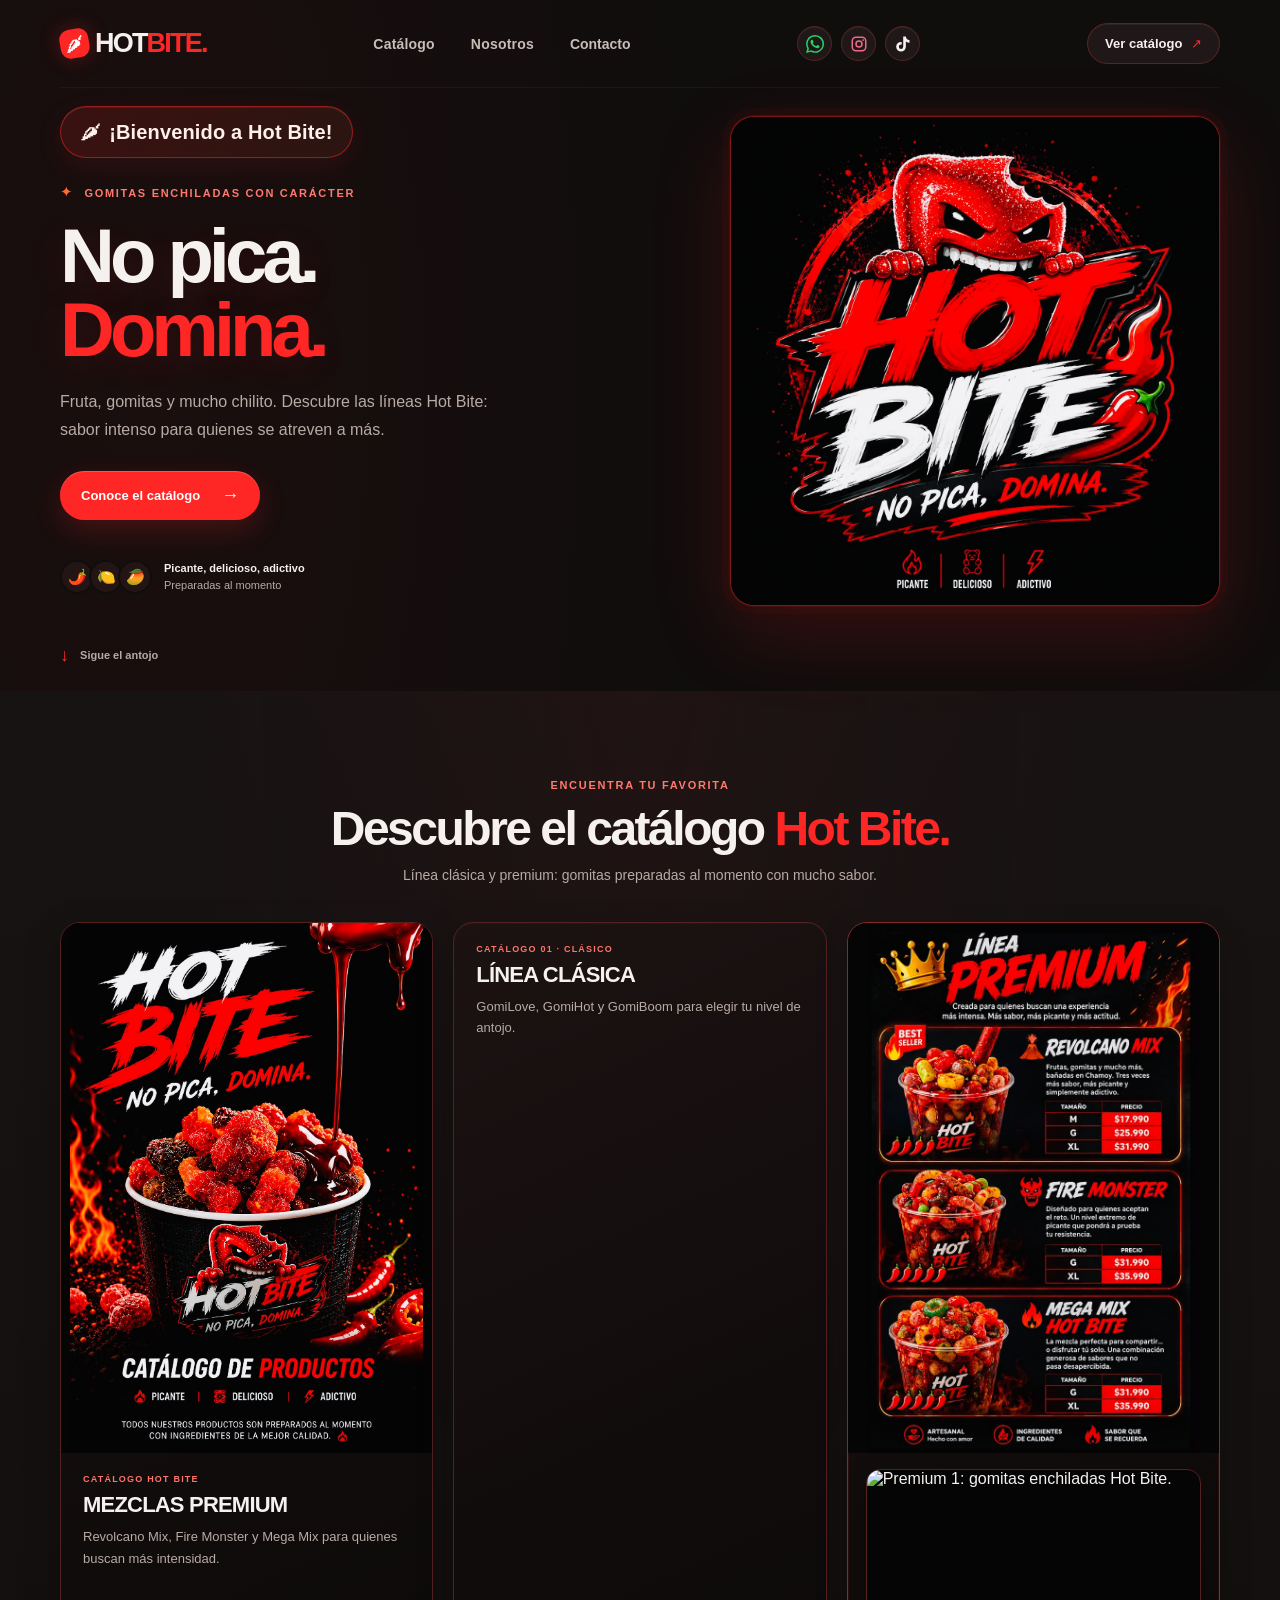
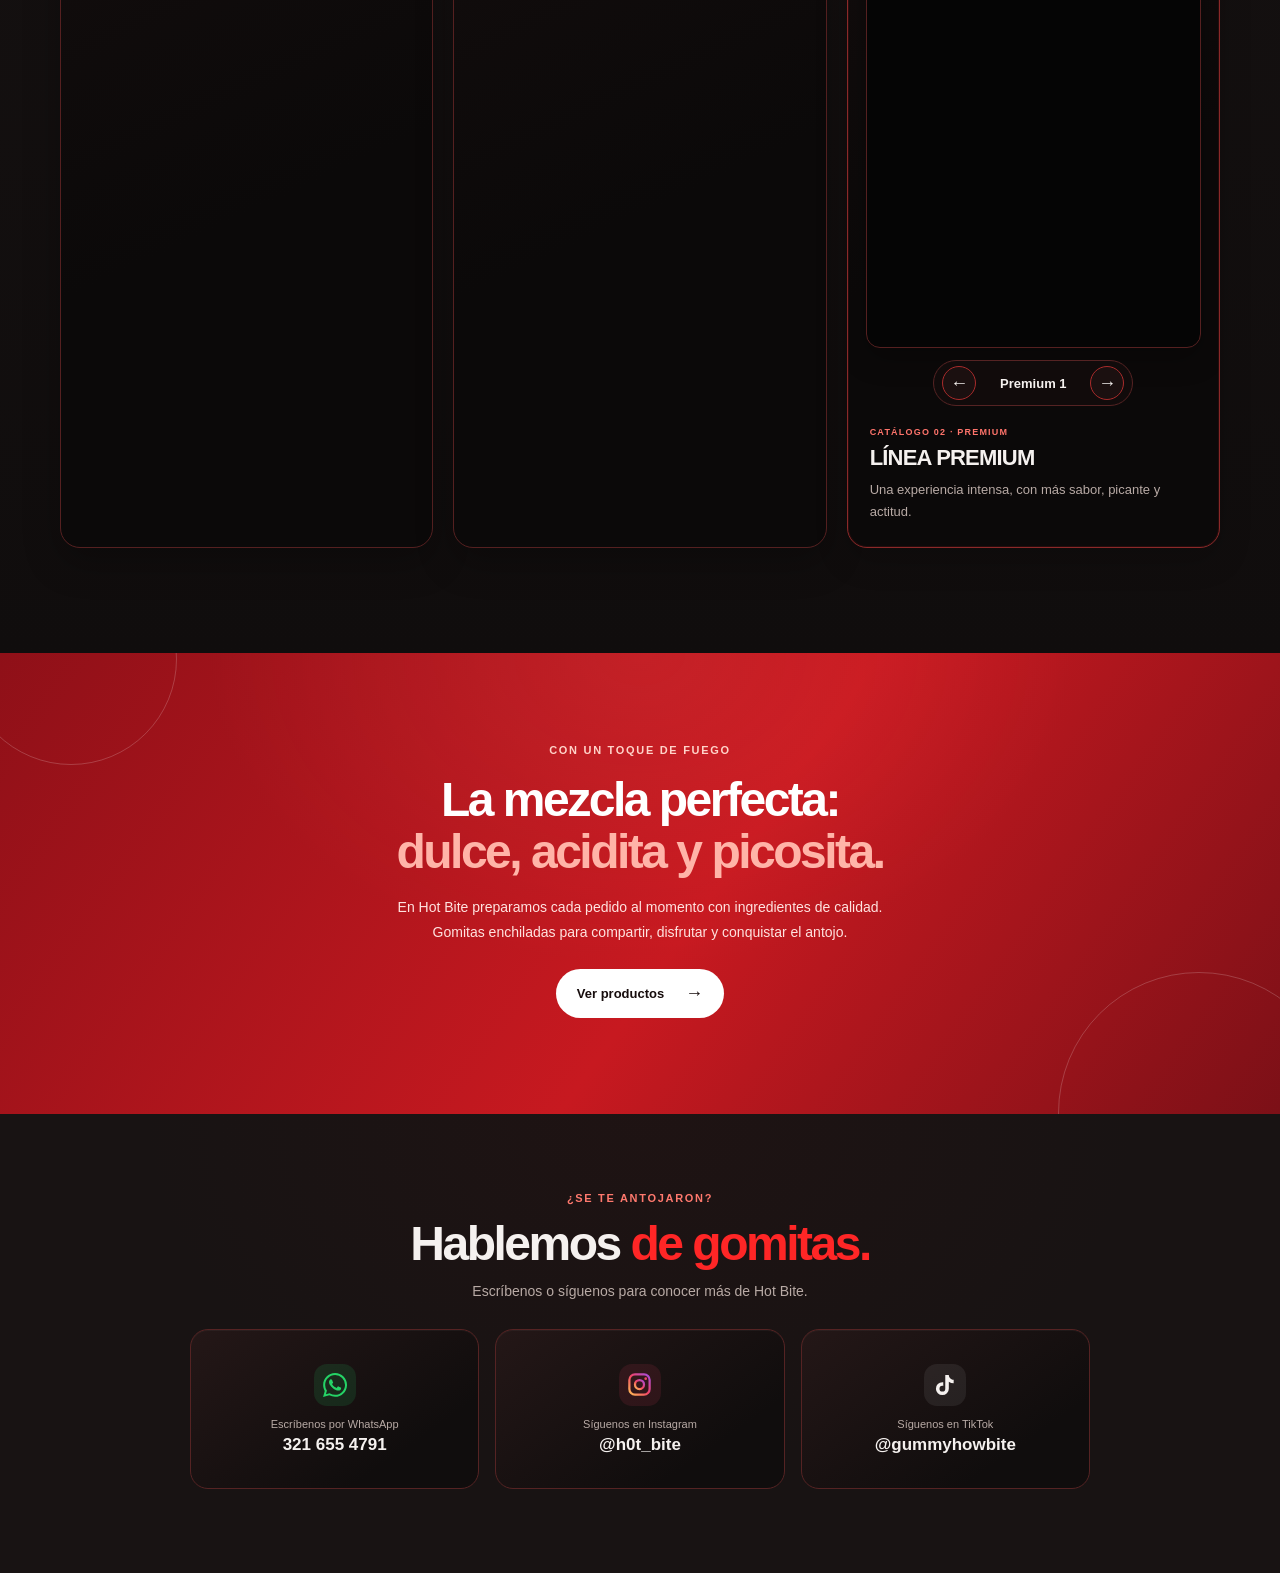
==== index.html @ 852a214d "Actualización página Hot Bite" ====
<!DOCTYPE html>
<html lang="es">
<head>
  <meta charset="UTF-8">
  <meta name="viewport" content="width=device-width, initial-scale=1.0">
  <meta name="theme-color" content="#100d0d">
  <meta name="description" content="Hot Bite: gomitas enchiladas. No pica, domina. Conoce nuestras líneas clásica y premium.">
  <title>HOT BITE</title>
  <link rel="icon" type="image/jpeg" href="Logo.jpeg">
  <link rel="shortcut icon" href="Logo.jpeg">
  <link rel="stylesheet" href="index.css">
</head>
<body>
  <header class="site-header">
    <a class="logo" href="#inicio" aria-label="Hot Bite, ir al inicio">
      <span class="logo-mark" aria-hidden="true">🌶</span>
      HOT<span class="logo-dot"> BITE.</span>
    </a>
    <nav class="main-nav" aria-label="Navegación principal">
      <a href="#sabores">Catálogo</a>
      <a href="#nosotros">Nosotros</a>
      <div class="nav-contact-menu">
        <button class="nav-contact-trigger" type="button" aria-expanded="false" aria-controls="contact-menu">
          Contacto
        </button>
        <div class="nav-contact-panel" id="contact-menu">
          <a href="https://wa.me/573216554791" target="_blank" rel="noopener noreferrer">WhatsApp</a>
          <a href="https://www.instagram.com/h0t_bite?cplk=b2hoZTNoZGJyZ3Vm&amp;utm_source=qr" target="_blank" rel="noopener noreferrer">Instagram</a>
          <a href="https://www.tiktok.com/@gummyhowbite?_r=1&amp;_t=ZS-9AOQOudmq1M" target="_blank" rel="noopener noreferrer">TikTok</a>
        </div>
      </div>
    </nav>
    <div class="header-social" aria-label="Contáctanos y síguenos">
      <a class="header-social-link whatsapp-link" href="https://wa.me/573216554791" target="_blank" rel="noopener noreferrer" aria-label="WhatsApp: 321 655 4791">
        <svg viewBox="0 0 24 24" aria-hidden="true" focusable="false">
          <path d="M20.52 3.48A11.86 11.86 0 0 0 12.08 0C5.5 0 .15 5.35.15 11.93c0 2.1.55 4.15 1.6 5.96L.05 24l6.26-1.64a11.93 11.93 0 0 0 5.76 1.47h.01c6.58 0 11.93-5.35 11.93-11.93 0-3.19-1.24-6.19-3.49-8.42ZM12.08 21.8h-.01a9.9 9.9 0 0 1-5.04-1.38l-.36-.21-3.72.98.99-3.63-.24-.37a9.87 9.87 0 0 1-1.52-5.26c0-5.46 4.45-9.91 9.92-9.91a9.84 9.84 0 0 1 7.02 2.91 9.85 9.85 0 0 1 2.9 7.02c0 5.47-4.45 9.92-9.94 9.92Zm5.44-7.43c-.3-.15-1.76-.87-2.03-.97-.27-.1-.47-.15-.67.15-.2.3-.77.97-.94 1.17-.17.2-.35.22-.65.07-.3-.15-1.26-.46-2.4-1.47-.89-.79-1.49-1.76-1.67-2.06-.17-.3-.02-.46.13-.61.13-.13.3-.35.45-.52.15-.17.2-.3.3-.5.1-.2.05-.37-.03-.52-.07-.15-.67-1.62-.92-2.22-.24-.58-.49-.5-.67-.51l-.57-.01c-.2 0-.52.07-.79.37-.27.3-1.04 1.02-1.04 2.49s1.07 2.89 1.22 3.09c.15.2 2.1 3.2 5.08 4.49.71.31 1.27.5 1.7.64.71.22 1.36.19 1.87.12.57-.09 1.76-.72 2.01-1.42.25-.7.25-1.29.17-1.42-.07-.12-.27-.2-.57-.35Z"/>
        </svg>
      </a>
      <a class="header-social-link instagram-link" href="https://www.instagram.com/h0t_bite?cplk=b2hoZTNoZGJyZ3Vm&amp;utm_source=qr" target="_blank" rel="noopener noreferrer" aria-label="Instagram: @h0t_bite">
        <svg viewBox="0 0 24 24" aria-hidden="true" focusable="false">
          <rect x="3" y="3" width="18" height="18" rx="5" fill="none" stroke="currentColor" stroke-width="2"/>
          <circle cx="12" cy="12" r="4" fill="none" stroke="currentColor" stroke-width="2"/>
          <circle cx="17.5" cy="6.8" r="1.2" fill="currentColor"/>
        </svg>
      </a>
      <a class="header-social-link tiktok-link" href="https://www.tiktok.com/@gummyhowbite?_r=1&amp;_t=ZS-9AOQOudmq1M" target="_blank" rel="noopener noreferrer" aria-label="TikTok: @gummyhowbite">
        <svg viewBox="0 0 24 24" aria-hidden="true" focusable="false">
          <path d="M19.59 6.69a4.83 4.83 0 0 1-3.77-4.35V2h-3.55v13.67a2.9 2.9 0 0 1-2.9 2.9 2.9 2.9 0 0 1-2.9-2.9 2.9 2.9 0 0 1 2.9-2.9c.3 0 .6.05.88.14V9.28a6.5 6.5 0 0 0-.88-.06 6.45 6.45 0 0 0-6.45 6.45 6.45 6.45 0 0 0 6.45 6.45 6.45 6.45 0 0 0 6.45-6.45V8.7a8.3 8.3 0 0 0 4.85 1.56V6.71a4.8 4.8 0 0 1-1.08-.02Z"/>
        </svg>
      </a>
    </div>
    <a class="header-cta" href="#sabores">Ver catálogo <span aria-hidden="true">↗</span></a>
  </header>

  <main>
    <section class="hero" id="inicio">
      <div class="hero-copy">
        <p class="welcome-badge"><span aria-hidden="true">🌶</span> ¡Bienvenido a Hot Bite!</p>
        <p class="eyebrow"><span aria-hidden="true">✦</span> Gomitas enchiladas con carácter</p>
        <h1>No pica.<br><span>Domina.</span></h1>
        <p class="hero-description">Fruta, gomitas y mucho chilito. Descubre las líneas Hot Bite: sabor intenso para quienes se atreven a más.</p>
        <a class="button button-primary" href="#sabores">Conoce el catálogo <span aria-hidden="true">→</span></a>
        <div class="social-proof">
          <div class="avatar-stack" aria-hidden="true"><span>🌶️</span><span>🍋</span><span>🥭</span></div>
          <p><strong>Picante, delicioso, adictivo</strong><br>Preparadas al momento</p>
        </div>
      </div>

      <div class="hero-art">
        <img src="Logo.jpeg" alt="Catálogo de productos Hot Bite: gomitas enchiladas preparadas al momento." fetchpriority="high">
      </div>
      <a class="scroll-note" href="#sabores"><span aria-hidden="true">↓</span> Sigue el antojo</a>
    </section>

    <section class="flavor-section" id="sabores">
      <div class="section-heading">
        <p class="eyebrow">Encuentra tu favorita</p>
        <h2>Descubre el catálogo <span>Hot Bite.</span></h2>
        <p>Línea clásica y premium: gomitas preparadas al momento con mucho sabor.</p>
      </div>
      <div class="flavor-grid">
        <article class="catalog-card">
          <img src="2Logo.jpeg" alt="Catálogo Hot Bite con Revolcano Mix, Fire Monster y Mega Mix." loading="lazy" decoding="async">
          <div class="catalog-copy">
            <p class="flavor-number">CATÁLOGO HOT BITE</p>
            <h3>Mezclas premium</h3>
            <p>Revolcano Mix, Fire Monster y Mega Mix para quienes buscan más intensidad.</p>
          </div>
        </article>
        <article class="catalog-card">
          <div class="catalog-copy">
            <p class="flavor-number">CATÁLOGO 01 · CLÁSICO</p>
            <h3>Línea clásica</h3>
            <p>GomiLove, GomiHot y GomiBoom para elegir tu nivel de antojo.</p>
          </div>
        </article>
        <article class="catalog-card">
          <img src="Premium.jpeg" alt="Imagen de la marca Hot Bite: no pica, domina." loading="lazy" decoding="async">
          <div class="catalog-carousel" data-series="premium" aria-label="Fotos de la línea premium">
            <img class="carousel-slide" src="Premium1.jpeg" alt="Premium 1: gomitas enchiladas Hot Bite." loading="lazy" decoding="async">
            <div class="carousel-controls">
              <button class="carousel-arrow" type="button" data-direction="-1" aria-label="Ver foto premium anterior">←</button>
              <span class="carousel-slide-label" aria-live="polite">Premium 1</span>
              <button class="carousel-arrow" type="button" data-direction="1" aria-label="Ver foto premium siguiente">→</button>
            </div>
          </div>
          <div class="catalog-copy">
            <p class="flavor-number">CATÁLOGO 02 · PREMIUM</p>
            <h3>Línea premium</h3>
            <p>Una experiencia intensa, con más sabor, picante y actitud.</p>
          </div>
        </article>
      </div>
    </section>

    <section class="about-section" id="nosotros">
      <span class="about-star" aria-hidden="true"></span>
      <p class="eyebrow">Con un toque de fuego</p>
      <h2>La mezcla perfecta:<br><span>dulce, acidita y picosita.</span></h2>
      <p>En Hot Bite preparamos cada pedido al momento con ingredientes de calidad. Gomitas enchiladas para compartir, disfrutar y conquistar el antojo.</p>
      <a class="button button-light" href="#sabores">Ver productos <span aria-hidden="true">→</span></a>
    </section>

    <section class="contact-section" id="contacto">
      <p class="eyebrow">¿Se te antojaron?</p>
      <h2>Hablemos <span>de gomitas.</span></h2>
      <p class="contact-intro">Escríbenos o síguenos para conocer más de Hot Bite.</p>
      <div class="contact-links">
        <a class="contact-card" href="https://wa.me/573216554791" target="_blank" rel="noopener noreferrer" aria-label="Escríbenos por WhatsApp al 321 655 4791">
          <span class="contact-icon whatsapp-icon" aria-hidden="true">
            <svg viewBox="0 0 24 24" focusable="false">
              <path d="M20.52 3.48A11.86 11.86 0 0 0 12.08 0C5.5 0 .15 5.35.15 11.93c0 2.1.55 4.15 1.6 5.96L.05 24l6.26-1.64a11.93 11.93 0 0 0 5.76 1.47h.01c6.58 0 11.93-5.35 11.93-11.93 0-3.19-1.24-6.19-3.49-8.42ZM12.08 21.8h-.01a9.9 9.9 0 0 1-5.04-1.38l-.36-.21-3.72.98.99-3.63-.24-.37a9.87 9.87 0 0 1-1.52-5.26c0-5.46 4.45-9.91 9.92-9.91a9.84 9.84 0 0 1 7.02 2.91 9.85 9.85 0 0 1 2.9 7.02c0 5.47-4.45 9.92-9.94 9.92Zm5.44-7.43c-.3-.15-1.76-.87-2.03-.97-.27-.1-.47-.15-.67.15-.2.3-.77.97-.94 1.17-.17.2-.35.22-.65.07-.3-.15-1.26-.46-2.4-1.47-.89-.79-1.49-1.76-1.67-2.06-.17-.3-.02-.46.13-.61.13-.13.3-.35.45-.52.15-.17.2-.3.3-.5.1-.2.05-.37-.03-.52-.07-.15-.67-1.62-.92-2.22-.24-.58-.49-.5-.67-.51l-.57-.01c-.2 0-.52.07-.79.37-.27.3-1.04 1.02-1.04 2.49s1.07 2.89 1.22 3.09c.15.2 2.1 3.2 5.08 4.49.71.31 1.27.5 1.7.64.71.22 1.36.19 1.87.12.57-.09 1.76-.72 2.01-1.42.25-.7.25-1.29.17-1.42-.07-.12-.27-.2-.57-.35Z"/>
            </svg>
          </span>
          <span class="contact-label">Escríbenos por WhatsApp</span>
          <strong>321 655 4791</strong>
        </a>
        <a class="contact-card" href="https://www.instagram.com/h0t_bite?cplk=b2hoZTNoZGJyZ3Vm&amp;utm_source=qr" target="_blank" rel="noopener noreferrer">
          <span class="contact-icon instagram-icon" aria-hidden="true">
            <svg viewBox="0 0 24 24" focusable="false">
              <defs>
                <linearGradient id="instagram-gradient" x1="0%" y1="100%" x2="100%" y2="0%">
                  <stop offset="0%" stop-color="#ffbd55"/>
                  <stop offset="50%" stop-color="#f04466"/>
                  <stop offset="100%" stop-color="#a34de0"/>
                </linearGradient>
              </defs>
              <rect x="3" y="3" width="18" height="18" rx="5" fill="none" stroke="url(#instagram-gradient)" stroke-width="2"/>
              <circle cx="12" cy="12" r="4" fill="none" stroke="url(#instagram-gradient)" stroke-width="2"/>
              <circle cx="17.5" cy="6.8" r="1.2" fill="#f04466"/>
            </svg>
          </span>
          <span class="contact-label">Síguenos en Instagram</span>
          <strong>@h0t_bite</strong>
        </a>
        <a class="contact-card" href="https://www.tiktok.com/@gummyhowbite?_r=1&amp;_t=ZS-9AOQOudmq1M" target="_blank" rel="noopener noreferrer">
          <span class="contact-icon tiktok-icon" aria-hidden="true">
            <svg viewBox="0 0 24 24" focusable="false">
              <path d="M19.59 6.69a4.83 4.83 0 0 1-3.77-4.35V2h-3.55v13.67a2.9 2.9 0 0 1-2.9 2.9 2.9 2.9 0 0 1-2.9-2.9 2.9 2.9 0 0 1 2.9-2.9c.3 0 .6.05.88.14V9.28a6.5 6.5 0 0 0-.88-.06 6.45 6.45 0 0 0-6.45 6.45 6.45 6.45 0 0 0 6.45 6.45 6.45 6.45 0 0 0 6.45-6.45V8.7a8.3 8.3 0 0 0 4.85 1.56V6.71a4.8 4.8 0 0 1-1.08-.02Z"/>
            </svg>
          </span>
          <span class="contact-label">Síguenos en TikTok</span>
          <strong>@gummyhowbite</strong>
        </a>
      </div>
    </section>
  </main>

  <script>
    const contactTrigger = document.querySelector('.nav-contact-trigger');
    const contactPanel = document.querySelector('.nav-contact-panel');
    const contactMenu = document.querySelector('.nav-contact-menu');

    if (contactTrigger && contactPanel && contactMenu) {
      const closeMenu = () => {
        contactTrigger.setAttribute('aria-expanded', 'false');
        contactPanel.classList.remove('is-open');
      };

      contactTrigger.addEventListener('click', (event) => {
        event.stopPropagation();
        const isOpen = contactTrigger.getAttribute('aria-expanded') === 'true';
        contactTrigger.setAttribute('aria-expanded', String(!isOpen));
        contactPanel.classList.toggle('is-open', !isOpen);
      });

      document.addEventListener('click', (event) => {
        if (!contactMenu.contains(event.target)) {
          closeMenu();
        }
      });

      document.addEventListener('keydown', (event) => {
        if (event.key === 'Escape') {
          closeMenu();
        }
      });
    }

    const carouselSlides = {
      premium: [
        { src: 'Premium1.jpeg', label: 'Premium 1', alt: 'Premium 1: gomitas enchiladas Hot Bite.' },
        { src: 'Premium2.jpeg', label: 'Premium 2', alt: 'Premium 2: gomitas enchiladas Hot Bite.' },
        { src: 'Premium3.jpeg', label: 'Premium 3', alt: 'Premium 3: gomitas enchiladas Hot Bite.' },
        { src: 'Premium4.jpeg', label: 'Premium 4', alt: 'Premium 4: gomitas enchiladas Hot Bite.' },
        { src: 'Premium5.jpeg', label: 'Premium 5', alt: 'Premium 5: gomitas enchiladas Hot Bite.' },
        { src: 'Premium6.jpeg', label: 'Premium 6', alt: 'Premium 6: gomitas enchiladas Hot Bite.' },
        { src: 'Premium7.jpeg', label: 'Premium 7', alt: 'Premium 7: gomitas enchiladas Hot Bite.' },
        { src: 'Premium8.jpeg', label: 'Premium 8', alt: 'Premium 8: gomitas enchiladas Hot Bite.' }
      ]
    };

    document.querySelectorAll('.catalog-carousel').forEach((carousel) => {
      const series = carousel.dataset.series;
      const slides = carouselSlides[series];
      const image = carousel.querySelector('.carousel-slide');
      const label = carousel.querySelector('.carousel-slide-label');
      let currentSlide = 0;

      if (!slides || !image || !label) {
        return;
      }

      carousel.querySelectorAll('.carousel-arrow').forEach((button) => {
        button.addEventListener('click', () => {
          const direction = Number(button.dataset.direction);
          currentSlide = (currentSlide + direction + slides.length) % slides.length;
          const slide = slides[currentSlide];
          image.src = slide.src;
          image.alt = slide.alt;
          label.textContent = slide.label;
        });
      });
    });
  </script>
</body>
</html>
---- index.css ----
:root {
  color-scheme: dark;
  --ink: #f5f1ef;
  --muted: #b8aaa5;
  --cream: #100d0d;
  --pink: #ff2626;
  --orange: #ff6b35;
  font-family: "Trebuchet MS", "Segoe UI", sans-serif;
  font-synthesis: none;
  text-rendering: optimizeLegibility;
}

* {
  box-sizing: border-box;
}

html {
  scroll-behavior: smooth;
}

body {
  min-width: 320px;
  margin: 0;
  color: var(--ink);
  background:
    radial-gradient(ellipse at 12% 12%, #55141426, transparent 36%),
    radial-gradient(ellipse at 88% 54%, #3d10101f, transparent 34%),
    var(--cream);
}

a {
  color: inherit;
  text-decoration: none;
}

.site-header {
  position: relative;
  z-index: 2;
  display: flex;
  width: min(1160px, calc(100% - 64px));
  height: 88px;
  align-items: center;
  justify-content: space-between;
  margin: 0 auto;
  border-bottom: 1px solid #ff26261c;
}

.logo {
  display: inline-flex;
  align-items: center;
  gap: 6px;
  font-size: 27px;
  font-weight: 900;
  letter-spacing: -1.8px;
}

.logo-mark {
  display: grid;
  width: 29px;
  height: 29px;
  align-items: center;
  justify-items: center;
  border-radius: 10px;
  color: white;
  background: var(--pink);
  font-size: 19px;
  letter-spacing: 0;
  box-shadow: 0 0 20px #ff26264a;
  transform: rotate(-10deg);
}

.logo-dot {
  margin-left: -6px;
  color: var(--pink);
}

.main-nav {
  display: flex;
  gap: 36px;
  align-items: center;
  color: #c8bdb8;
  font-size: 14px;
  font-weight: 700;
  letter-spacing: 0.2px;
}

.main-nav a,
.nav-contact-trigger {
  transition: color 180ms ease;
}

.main-nav a:hover,
.nav-contact-trigger:hover {
  color: var(--pink);
}

.nav-contact-menu {
  position: relative;
}

.nav-contact-trigger {
  padding: 0;
  border: 0;
  background: transparent;
  color: inherit;
  font: inherit;
  cursor: pointer;
}

.nav-contact-panel {
  position: absolute;
  top: calc(100% + 12px);
  right: 0;
  display: grid;
  min-width: 170px;
  gap: 8px;
  padding: 12px;
  border: 1px solid #552323;
  border-radius: 14px;
  background: rgba(17, 12, 12, 0.96);
  box-shadow: 0 18px 36px rgba(0, 0, 0, 0.4);
  opacity: 0;
  visibility: hidden;
  transform: translateY(-8px);
  transition: opacity 180ms ease, transform 180ms ease, visibility 180ms ease;
}

.nav-contact-panel.is-open {
  opacity: 1;
  visibility: visible;
  transform: translateY(0);
}

.nav-contact-panel a {
  padding: 8px 10px;
  border-radius: 10px;
  color: #f4ebe8;
  font-size: 13px;
  font-weight: 700;
}

.nav-contact-panel a:hover {
  background: rgba(255, 38, 38, 0.08);
  color: var(--pink);
}

.header-social {
  display: flex;
  align-items: center;
  gap: 9px;
}

.header-social-link {
  display: grid;
  width: 35px;
  height: 35px;
  place-items: center;
  border: 1px solid #552323;
  border-radius: 50%;
  background: #201818;
  color: #f5f1ef;
  box-shadow: inset 0 1px #ffffff0d;
  transition: background 180ms ease, border-color 180ms ease, transform 180ms ease;
}

.header-social-link:hover {
  border-color: var(--pink);
  background: #351616;
  transform: translateY(-2px);
}

.header-social-link svg {
  width: 18px;
  height: 18px;
  fill: currentColor;
}

.instagram-link {
  color: #f06a86;
}

.instagram-link svg {
  fill: none;
}

.whatsapp-link {
  color: #25d366;
}

.header-cta {
  padding: 12px 17px;
  border: 1px solid #5b2424;
  border-radius: 999px;
  background: #201818;
  color: var(--ink);
  font-size: 13px;
  font-weight: 800;
  box-shadow: inset 0 1px #ffffff0d;
  transition: background 180ms ease, transform 180ms ease;
}

.header-cta:hover {
  background: #241515;
  transform: translateY(-2px);
}

.header-cta span {
  margin-left: 5px;
  color: var(--pink);
}

.hero {
  position: relative;
  display: grid;
  width: min(1160px, calc(100% - 64px));
  min-height: 580px;
  grid-template-columns: 1fr 1fr;
  align-items: center;
  margin: 0 auto;
  padding: 18px 0 75px;
}

.hero-copy {
  position: relative;
  z-index: 1;
  padding-bottom: 22px;
}

.welcome-badge {
  display: inline-flex;
  align-items: center;
  gap: 8px;
  margin: 0 0 25px;
  padding: 13px 19px;
  border: 1px solid #ff262680;
  border-radius: 999px;
  background: linear-gradient(110deg, #ff262625, #ff6b3517);
  box-shadow: 0 8px 28px #ff262619, inset 0 1px #ffffff12;
  color: #fff0eb;
  font-size: clamp(16px, 1.6vw, 20px);
  font-weight: 900;
  letter-spacing: 0.15px;
}

.welcome-badge span {
  font-size: 21px;
}

.eyebrow {
  margin: 0 0 18px;
  color: #ff796e;
  font-size: 11px;
  font-weight: 900;
  letter-spacing: 1.7px;
  text-transform: uppercase;
}

.eyebrow span {
  margin-right: 5px;
  color: var(--orange);
  font-size: 15px;
}

h1,
h2,
h3,
p {
  margin-top: 0;
}

.hero h1 {
  margin-bottom: 20px;
  font-size: clamp(48px, 6vw, 76px);
  letter-spacing: -5px;
  line-height: 0.98;
  text-shadow: 0 8px 38px #ff26261f;
}

.hero h1 span,
.section-heading h2 span {
  color: var(--pink);
}

.hero-description {
  max-width: 430px;
  margin-bottom: 27px;
  color: var(--muted);
  font-size: 16px;
  line-height: 1.75;
}

.button {
  display: inline-flex;
  min-height: 49px;
  align-items: center;
  justify-content: center;
  gap: 21px;
  padding: 0 21px;
  border-radius: 999px;
  font-size: 13px;
  font-weight: 900;
  transition: transform 180ms ease, box-shadow 180ms ease;
}

.button:hover {
  box-shadow: 0 8px 20px #3c1d1d20;
  transform: translateY(-3px);
}

.button-primary {
  color: white;
  background: var(--pink);
  box-shadow: 0 10px 28px #ff262633, inset 0 1px #ffffff35;
}

.button-primary span,
.button-light span {
  font-size: 18px;
}

.social-proof {
  display: flex;
  align-items: center;
  gap: 12px;
  margin-top: 40px;
}

.avatar-stack {
  display: flex;
  padding-left: 5px;
}

.avatar-stack span {
  display: grid;
  width: 34px;
  height: 34px;
  place-items: center;
  margin-left: -5px;
  border: 2px solid var(--cream);
  border-radius: 50%;
  background: #241515;
  font-size: 15px;
}

.social-proof p {
  margin: 0;
  color: var(--muted);
  font-size: 11px;
  line-height: 1.5;
}

.social-proof strong {
  color: var(--ink);
}

.hero-art {
  position: relative;
  width: min(100%, 490px);
  aspect-ratio: 1;
  align-self: center;
  justify-self: end;
  overflow: hidden;
  border: 1px solid #ff262680;
  border-radius: 24px;
  background: #050505;
  box-shadow: 0 28px 80px #ff15152b, 0 0 0 1px #ff26261c, 0 0 0 8px #ff26260a;
  transition: transform 250ms ease, box-shadow 250ms ease;
}

.hero-art:hover {
  box-shadow: 0 32px 90px #ff151538, 0 0 0 8px #ff262612;
  transform: translateY(-4px);
}

.hero-art img {
  display: block;
  width: 100%;
  height: 100%;
  object-fit: cover;
}

.scroll-note {
  position: absolute;
  bottom: 25px;
  left: 0;
  color: var(--muted);
  font-size: 11px;
  font-weight: 700;
}

.scroll-note span {
  margin-right: 8px;
  color: var(--pink);
  font-size: 18px;
  vertical-align: -2px;
}

.flavor-section {
  padding: 88px max(32px, calc((100% - 1160px) / 2)) 105px;
  background:
    radial-gradient(ellipse at 50% 0, #4715152b, transparent 48%),
    linear-gradient(180deg, #181313 0%, #100d0d 100%);
}

.section-heading {
  max-width: 700px;
  margin-bottom: 39px;
  margin-right: auto;
  margin-left: auto;
  text-align: center;
}

.section-heading .eyebrow {
  margin-bottom: 12px;
}

.section-heading h2,
.about-section h2 {
  margin-bottom: 12px;
  font-size: clamp(34px, 4vw, 48px);
  letter-spacing: -2.5px;
  line-height: 1.08;
}

.section-heading > p:last-child {
  margin-bottom: 0;
  color: var(--muted);
  font-size: 14px;
}

.flavor-grid {
  display: grid;
  grid-template-columns: repeat(3, minmax(0, 1fr));
  align-items: stretch;
  gap: 20px;
  width: min(1160px, 100%);
  margin: 0 auto;
}

.catalog-card {
  overflow: hidden;
  border: 1px solid #552020;
  border-radius: 20px;
  background: linear-gradient(155deg, #1c1212, #0b0909 70%);
  box-shadow: 0 14px 36px #00000045, inset 0 1px #ffffff08;
  transition: transform 220ms ease, border-color 220ms ease, box-shadow 220ms ease;
}

.catalog-card:hover {
  border-color: #d43a32;
  box-shadow: 0 22px 45px #00000055, 0 0 30px #ff202024;
  transform: translateY(-5px);
}

.catalog-card:last-child {
  border-color: #8a2929;
  box-shadow: 0 12px 32px #00000030, inset 0 0 0 1px #ff26261c;
}

.catalog-card > img {
  display: block;
  width: 100%;
  height: auto;
  aspect-ratio: 0.7;
  background: #050505;
  object-fit: contain;
}

.catalog-carousel {
  padding: 16px 18px 0;
}

.carousel-slide {
  display: block;
  width: 100%;
  aspect-ratio: 0.7;
  border: 1px solid #552020;
  border-radius: 14px;
  background: #050505;
  object-fit: contain;
  box-shadow: 0 10px 28px #00000045;
}

.carousel-controls {
  display: flex;
  align-items: center;
  justify-content: center;
  gap: 16px;
  width: fit-content;
  margin: 12px auto 0;
  padding: 5px 8px;
  border: 1px solid #552323;
  border-radius: 999px;
  background: #120c0ce8;
}

.carousel-slide-label {
  min-width: 82px;
  color: var(--ink);
  font-size: 13px;
  font-weight: 800;
  text-align: center;
}

.carousel-arrow {
  display: grid;
  width: 34px;
  height: 34px;
  place-items: center;
  border: 1px solid #a82b2b;
  border-radius: 50%;
  background: #1b1010;
  color: var(--ink);
  cursor: pointer;
  font: inherit;
  font-size: 18px;
  transition: background 180ms ease, transform 180ms ease;
}

.carousel-arrow:hover {
  background: #a82b2b;
  transform: scale(1.08);
}

.carousel-arrow:focus-visible {
  outline: 2px solid #ff746b;
  outline-offset: 3px;
}

.catalog-copy {
  padding: 21px 22px 25px;
}

.flavor-number {
  margin-bottom: 8px;
  color: #ff746b;
  font-size: 9px;
  font-weight: 900;
  letter-spacing: 1.2px;
}

.catalog-card h3 {
  margin-bottom: 8px;
  color: var(--ink);
  font-size: 22px;
  letter-spacing: -0.8px;
  text-transform: uppercase;
}

.catalog-copy > p:last-child {
  margin-bottom: 0;
  color: var(--muted);
  font-size: 13px;
  line-height: 1.65;
}

.about-section {
  position: relative;
  overflow: hidden;
  padding: 91px 24px 96px;
  background:
    radial-gradient(ellipse at 50% 0, #ff52522b, transparent 48%),
    linear-gradient(125deg, #8f1018, #c71920 55%, #7c1017);
  color: white;
  text-align: center;
}

.about-section::before,
.about-section::after {
  position: absolute;
  width: 210px;
  height: 210px;
  border: 1px solid #ffffff30;
  border-radius: 50%;
  content: "";
}

.about-section::before {
  top: -100px;
  left: -35px;
}

.about-section::after {
  right: -60px;
  bottom: -140px;
  width: 280px;
  height: 280px;
}

.about-section .eyebrow {
  color: #ffd3c9;
}

.about-section h2 {
  margin-bottom: 17px;
}

.about-section h2 span {
  color: #ffb4a8;
}

.about-section > p:not(.eyebrow) {
  max-width: 500px;
  margin: 0 auto 24px;
  color: #ffe3e0;
  font-size: 14px;
  line-height: 1.8;
}

.about-star {
  position: absolute;
  top: 26px;
  right: 15%;
  color: #ffc1b1;
  font-size: 43px;
}

.button-light {
  background: white;
  color: #170d0d;
}

.contact-section {
  padding: 78px 24px 84px;
  background:
    radial-gradient(ellipse at 50% 0, #44141426, transparent 55%),
    #181313;
  text-align: center;
}

.contact-section .eyebrow {
  margin-bottom: 12px;
}

.contact-section h2 {
  margin-bottom: 12px;
  font-size: clamp(34px, 4vw, 48px);
  letter-spacing: -2.5px;
}

.contact-section h2 span {
  color: var(--pink);
}

.contact-intro {
  margin-bottom: 30px;
  color: var(--muted);
  font-size: 14px;
}

.contact-links {
  display: grid;
  width: min(900px, 100%);
  grid-template-columns: repeat(3, minmax(0, 1fr));
  gap: 16px;
  margin: 0 auto;
}

.contact-card {
  display: flex;
  min-height: 160px;
  flex-direction: column;
  align-items: center;
  justify-content: center;
  padding: 22px;
  border: 1px solid #552323;
  border-radius: 18px;
  background: linear-gradient(145deg, #241717, #100d0d 75%);
  box-shadow: inset 0 1px #ffffff0a;
  transition: border-color 180ms ease, transform 180ms ease, box-shadow 180ms ease;
}

.contact-card:hover {
  border-color: var(--pink);
  box-shadow: 0 12px 32px #ff20201c;
  transform: translateY(-4px);
}

.contact-icon {
  display: grid;
  width: 42px;
  height: 42px;
  place-items: center;
  margin-bottom: 12px;
  border-radius: 13px;
  background: #ff26261c;
  color: #ff6961;
  font-size: 23px;
}

.contact-icon svg {
  display: block;
  width: 24px;
  height: 24px;
  fill: currentColor;
}

.whatsapp-icon {
  background: #25d36620;
  color: #25d366;
}

.instagram-icon {
  background: #f044661c;
  color: #f04466;
}

.instagram-icon svg {
  width: 27px;
  height: 27px;
  fill: none;
}

.tiktok-icon {
  background: #ffffff12;
  color: #f5f1ef;
}

.contact-label {
  margin-bottom: 5px;
  color: var(--muted);
  font-size: 11px;
}

.contact-card strong {
  color: var(--ink);
  font-size: 17px;
}

@media (max-width: 760px) {
  .site-header,
  .hero {
    width: min(100% - 40px, 560px);
  }

  .site-header {
    gap: 10px;
    height: 72px;
  }

  .main-nav {
    display: none;
  }

  .header-social {
    margin-left: auto;
    gap: 6px;
  }

  .header-social-link {
    width: 32px;
    height: 32px;
  }

  .header-social-link svg {
    width: 16px;
    height: 16px;
  }

  .header-cta {
    display: none;
  }

  .hero {
    min-height: auto;
    grid-template-columns: 1fr;
    gap: 24px;
    padding: 39px 0 75px;
  }

  .hero-copy {
    padding: 0;
  }

  .hero h1 {
    font-size: clamp(51px, 12vw, 72px);
  }

  .hero-art {
    width: min(100%, 420px);
    justify-self: center;
  }

  .scroll-note {
    bottom: 25px;
  }

  .flavor-section {
    padding: 72px 20px;
  }

  .flavor-grid {
    max-width: 480px;
    grid-template-columns: 1fr;
    gap: 20px;
  }

  .contact-section {
    padding: 64px 20px;
  }
}

@media (max-width: 480px) {
  .contact-links {
    grid-template-columns: 1fr;
  }

  .contact-card {
    min-height: 140px;
  }
}

@media (min-width: 761px) and (max-width: 1000px) {
  .flavor-grid {
    grid-template-columns: repeat(2, minmax(0, 1fr));
    width: min(760px, 100%);
    gap: 20px;
  }

  .catalog-card:last-child {
    grid-column: 1 / -1;
    width: min(100%, 360px);
    justify-self: center;
  }
}

@media (max-width: 420px) {
  .header-cta {
    padding: 10px 12px;
    font-size: 11px;
  }

  .hero h1 {
    letter-spacing: -3.5px;
  }

}

@media (prefers-reduced-motion: reduce) {
  *,
  *::before,
  *::after {
    scroll-behavior: auto !important;
    transition-duration: 0.01ms !important;
    animation-duration: 0.01ms !important;
    animation-iteration-count: 1 !important;
  }
}
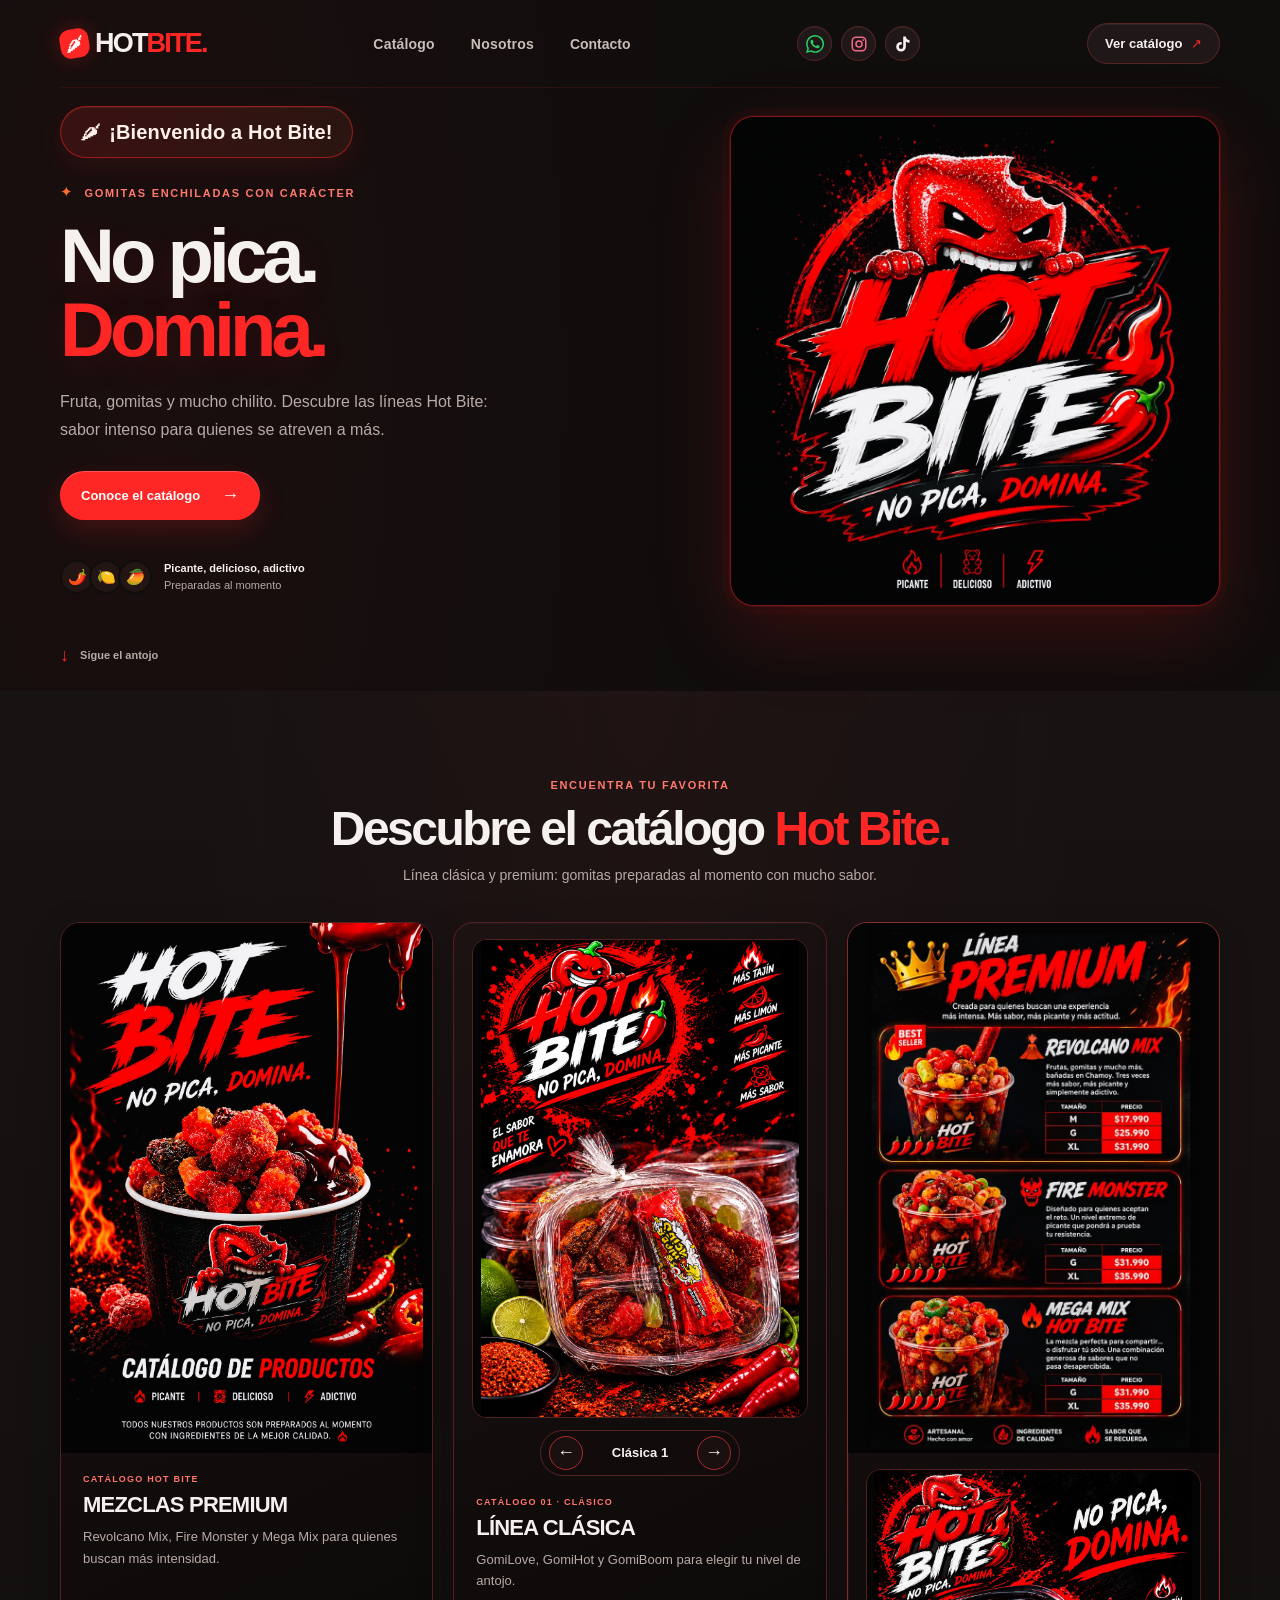
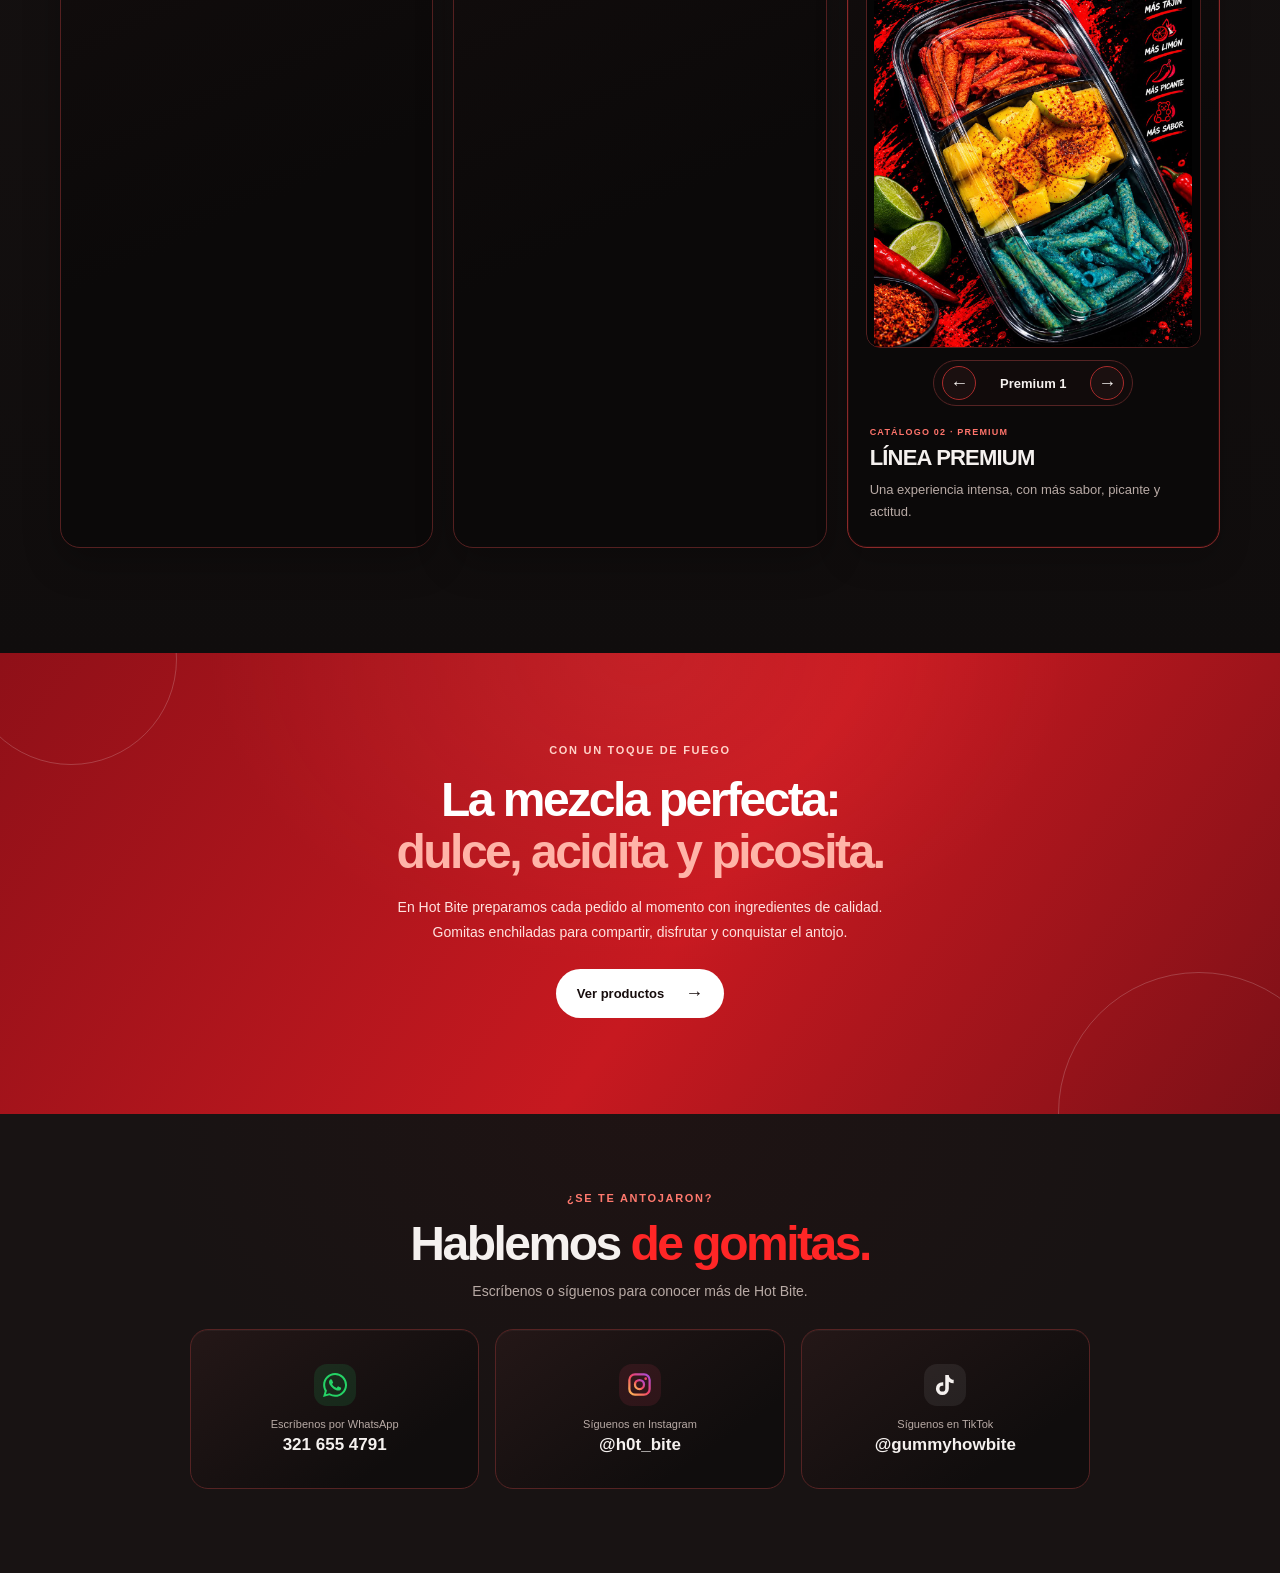
==== commit f007ba0c: "Actualización página Hot Bite" ====
--- a/index.html
+++ b/index.html
@@ -88,6 +88,17 @@
           </div>
         </article>
         <article class="catalog-card">
+          <div class="catalog-carousel" data-series="Clásica" aria-label="Fotos de la línea clásica">
+            <div class="carousel-track" aria-label="Desliza para ver las imágenes de la línea clásica" tabindex="0">
+              <img class="carousel-slide" src="clasica1.jpeg" alt="Clásica 1: gomitas y fruta enchiladas Hot Bite." loading="eager" decoding="async">
+              <img class="carousel-slide" src="clasica2.jpeg" alt="Clásica 2: gomitas enchiladas Hot Bite." loading="eager" decoding="async">
+            </div>
+            <div class="carousel-controls">
+              <button class="carousel-arrow" type="button" data-direction="-1" aria-label="Ver foto clásica anterior">←</button>
+              <span class="carousel-slide-label" aria-live="polite">Clásica 1</span>
+              <button class="carousel-arrow" type="button" data-direction="1" aria-label="Ver foto clásica siguiente">→</button>
+            </div>
+          </div>
           <div class="catalog-copy">
             <p class="flavor-number">CATÁLOGO 01 · CLÁSICO</p>
             <h3>Línea clásica</h3>
@@ -96,8 +107,17 @@
         </article>
         <article class="catalog-card">
           <img src="Premium.jpeg" alt="Imagen de la marca Hot Bite: no pica, domina." loading="lazy" decoding="async">
-          <div class="catalog-carousel" data-series="premium" aria-label="Fotos de la línea premium">
-            <img class="carousel-slide" src="Premium1.jpeg" alt="Premium 1: gomitas enchiladas Hot Bite." loading="lazy" decoding="async">
+          <div class="catalog-carousel" data-series="Premium" aria-label="Fotos de la línea premium">
+            <div class="carousel-track" aria-label="Desliza para ver las ocho imágenes premium" tabindex="0">
+              <img class="carousel-slide" src="premium1.jpeg" alt="Premium 1: gomitas enchiladas Hot Bite." loading="eager" decoding="async">
+              <img class="carousel-slide" src="Premium2.jpeg" alt="Premium 2: gomitas enchiladas Hot Bite." loading="eager" decoding="async">
+              <img class="carousel-slide" src="Premium3.jpeg" alt="Premium 3: gomitas enchiladas Hot Bite." loading="eager" decoding="async">
+              <img class="carousel-slide" src="Premium4.jpeg" alt="Premium 4: gomitas enchiladas Hot Bite." loading="eager" decoding="async">
+              <img class="carousel-slide" src="Premium5.jpeg" alt="Premium 5: gomitas enchiladas Hot Bite." loading="eager" decoding="async">
+              <img class="carousel-slide" src="Premium6.jpeg" alt="Premium 6: gomitas enchiladas Hot Bite." loading="eager" decoding="async">
+              <img class="carousel-slide" src="Premium7.jpeg" alt="Premium 7: gomitas enchiladas Hot Bite." loading="eager" decoding="async">
+              <img class="carousel-slide" src="Premium8.jpeg" alt="Premium 8: gomitas enchiladas Hot Bite." loading="eager" decoding="async">
+            </div>
             <div class="carousel-controls">
               <button class="carousel-arrow" type="button" data-direction="-1" aria-label="Ver foto premium anterior">←</button>
               <span class="carousel-slide-label" aria-live="polite">Premium 1</span>
@@ -197,38 +217,31 @@
       });
     }
 
-    const carouselSlides = {
-      premium: [
-        { src: 'Premium1.jpeg', label: 'Premium 1', alt: 'Premium 1: gomitas enchiladas Hot Bite.' },
-        { src: 'Premium2.jpeg', label: 'Premium 2', alt: 'Premium 2: gomitas enchiladas Hot Bite.' },
-        { src: 'Premium3.jpeg', label: 'Premium 3', alt: 'Premium 3: gomitas enchiladas Hot Bite.' },
-        { src: 'Premium4.jpeg', label: 'Premium 4', alt: 'Premium 4: gomitas enchiladas Hot Bite.' },
-        { src: 'Premium5.jpeg', label: 'Premium 5', alt: 'Premium 5: gomitas enchiladas Hot Bite.' },
-        { src: 'Premium6.jpeg', label: 'Premium 6', alt: 'Premium 6: gomitas enchiladas Hot Bite.' },
-        { src: 'Premium7.jpeg', label: 'Premium 7', alt: 'Premium 7: gomitas enchiladas Hot Bite.' },
-        { src: 'Premium8.jpeg', label: 'Premium 8', alt: 'Premium 8: gomitas enchiladas Hot Bite.' }
-      ]
-    };
-
     document.querySelectorAll('.catalog-carousel').forEach((carousel) => {
-      const series = carousel.dataset.series;
-      const slides = carouselSlides[series];
-      const image = carousel.querySelector('.carousel-slide');
+      const track = carousel.querySelector('.carousel-track');
       const label = carousel.querySelector('.carousel-slide-label');
+      const slides = track ? Array.from(track.querySelectorAll('.carousel-slide')) : [];
       let currentSlide = 0;
 
-      if (!slides || !image || !label) {
+      if (!track || slides.length === 0 || !label) {
         return;
       }
+
+      const updateSlideLabel = () => {
+        currentSlide = Math.round(track.scrollLeft / track.clientWidth);
+        label.textContent = `${carousel.dataset.series} ${currentSlide + 1}`;
+      };
+
+      track.addEventListener('scroll', updateSlideLabel, { passive: true });
 
       carousel.querySelectorAll('.carousel-arrow').forEach((button) => {
         button.addEventListener('click', () => {
           const direction = Number(button.dataset.direction);
           currentSlide = (currentSlide + direction + slides.length) % slides.length;
-          const slide = slides[currentSlide];
-          image.src = slide.src;
-          image.alt = slide.alt;
-          label.textContent = slide.label;
+          track.scrollTo({
+            left: currentSlide * track.clientWidth,
+            behavior: 'smooth'
+          });
         });
       });
     });
--- a/index.css
+++ b/index.css
@@ -470,7 +470,22 @@
   padding: 16px 18px 0;
 }
 
+.carousel-track {
+  display: flex;
+  min-width: 0;
+  overflow-x: auto;
+  border-radius: 14px;
+  scrollbar-width: none;
+  scroll-snap-type: x mandatory;
+  scroll-behavior: smooth;
+}
+
+.carousel-track::-webkit-scrollbar {
+  display: none;
+}
+
 .carousel-slide {
+  flex: 0 0 100%;
   display: block;
   width: 100%;
   aspect-ratio: 0.7;
@@ -478,6 +493,7 @@
   border-radius: 14px;
   background: #050505;
   object-fit: contain;
+  scroll-snap-align: start;
   box-shadow: 0 10px 28px #00000045;
 }
 
@@ -817,10 +833,26 @@
     gap: 20px;
   }
 
-  .catalog-card:last-child {
+  .catalog-card:first-child {
     grid-column: 1 / -1;
+    grid-row: 2;
     width: min(100%, 360px);
     justify-self: center;
+  }
+
+  .catalog-card:nth-child(2),
+  .catalog-card:last-child {
+    grid-row: 1;
+  }
+
+  .catalog-card:nth-child(2) {
+    grid-column: 1;
+  }
+
+  .catalog-card:last-child {
+    grid-column: 2;
+    width: auto;
+    justify-self: stretch;
   }
 }
 
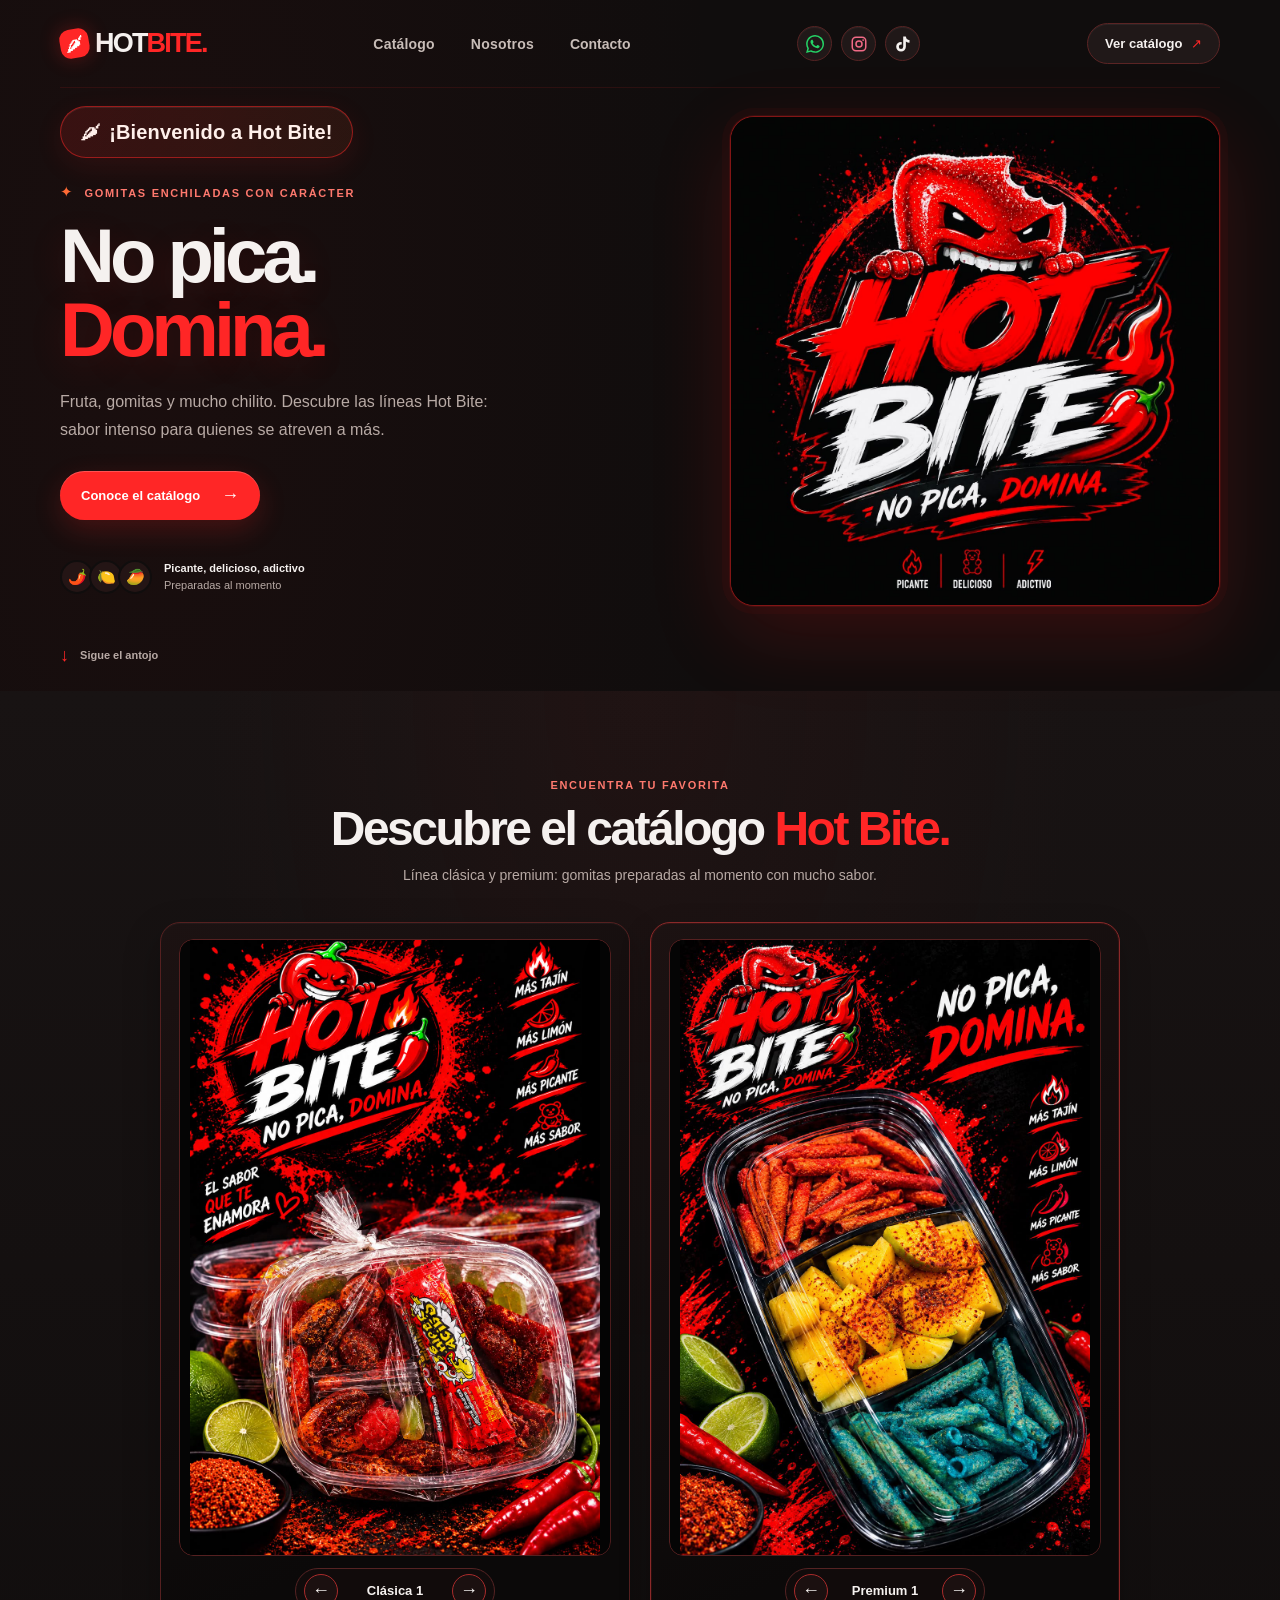
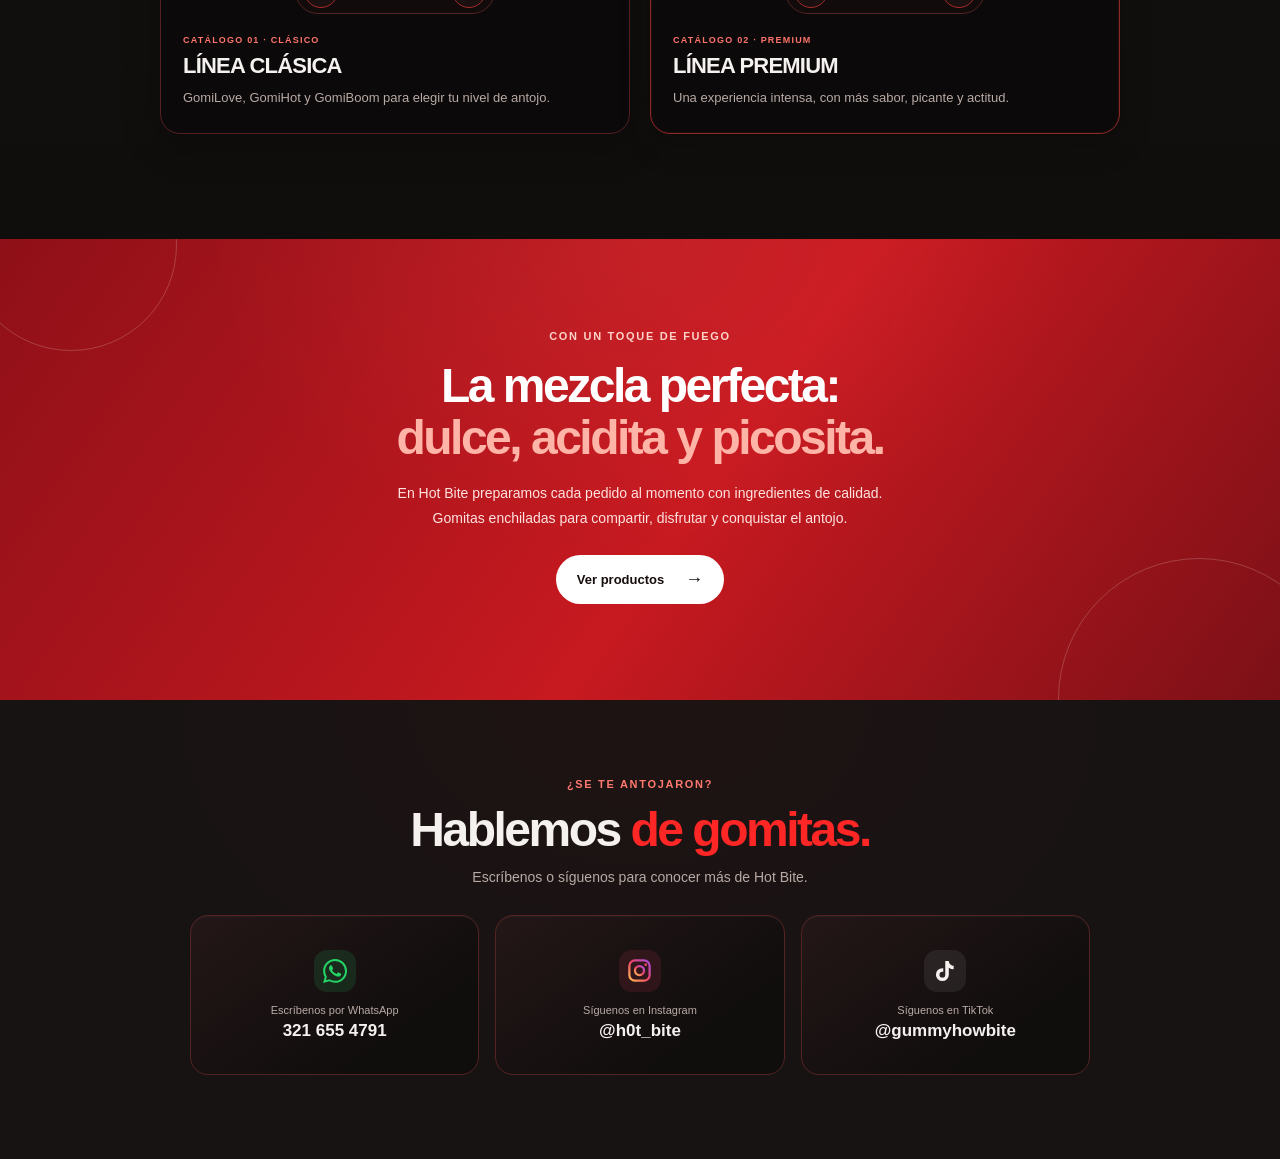
==== commit 4ee7827d: "Actualizar página Hot Bite" ====
--- a/index.html
+++ b/index.html
@@ -80,14 +80,6 @@
       </div>
       <div class="flavor-grid">
         <article class="catalog-card">
-          <img src="2Logo.jpeg" alt="Catálogo Hot Bite con Revolcano Mix, Fire Monster y Mega Mix." loading="lazy" decoding="async">
-          <div class="catalog-copy">
-            <p class="flavor-number">CATÁLOGO HOT BITE</p>
-            <h3>Mezclas premium</h3>
-            <p>Revolcano Mix, Fire Monster y Mega Mix para quienes buscan más intensidad.</p>
-          </div>
-        </article>
-        <article class="catalog-card">
           <div class="catalog-carousel" data-series="Clásica" aria-label="Fotos de la línea clásica">
             <div class="carousel-track" aria-label="Desliza para ver las imágenes de la línea clásica" tabindex="0">
               <img class="carousel-slide" src="clasica1.jpeg" alt="Clásica 1: gomitas y fruta enchiladas Hot Bite." loading="eager" decoding="async">
@@ -106,7 +98,6 @@
           </div>
         </article>
         <article class="catalog-card">
-          <img src="Premium.jpeg" alt="Imagen de la marca Hot Bite: no pica, domina." loading="lazy" decoding="async">
           <div class="catalog-carousel" data-series="Premium" aria-label="Fotos de la línea premium">
             <div class="carousel-track" aria-label="Desliza para ver las ocho imágenes premium" tabindex="0">
               <img class="carousel-slide" src="premium1.jpeg" alt="Premium 1: gomitas enchiladas Hot Bite." loading="eager" decoding="async">
--- a/index.css
+++ b/index.css
@@ -430,10 +430,10 @@
 
 .flavor-grid {
   display: grid;
-  grid-template-columns: repeat(3, minmax(0, 1fr));
+  grid-template-columns: repeat(2, minmax(0, 1fr));
   align-items: stretch;
   gap: 20px;
-  width: min(1160px, 100%);
+  width: min(960px, 100%);
   margin: 0 auto;
 }
 
@@ -811,6 +811,15 @@
     gap: 20px;
   }
 
+  .catalog-card:first-child,
+  .catalog-card:nth-child(2),
+  .catalog-card:last-child {
+    grid-column: 1;
+    grid-row: auto;
+    width: auto;
+    justify-self: stretch;
+  }
+
   .contact-section {
     padding: 64px 20px;
   }
@@ -823,36 +832,6 @@
 
   .contact-card {
     min-height: 140px;
-  }
-}
-
-@media (min-width: 761px) and (max-width: 1000px) {
-  .flavor-grid {
-    grid-template-columns: repeat(2, minmax(0, 1fr));
-    width: min(760px, 100%);
-    gap: 20px;
-  }
-
-  .catalog-card:first-child {
-    grid-column: 1 / -1;
-    grid-row: 2;
-    width: min(100%, 360px);
-    justify-self: center;
-  }
-
-  .catalog-card:nth-child(2),
-  .catalog-card:last-child {
-    grid-row: 1;
-  }
-
-  .catalog-card:nth-child(2) {
-    grid-column: 1;
-  }
-
-  .catalog-card:last-child {
-    grid-column: 2;
-    width: auto;
-    justify-self: stretch;
   }
 }
 
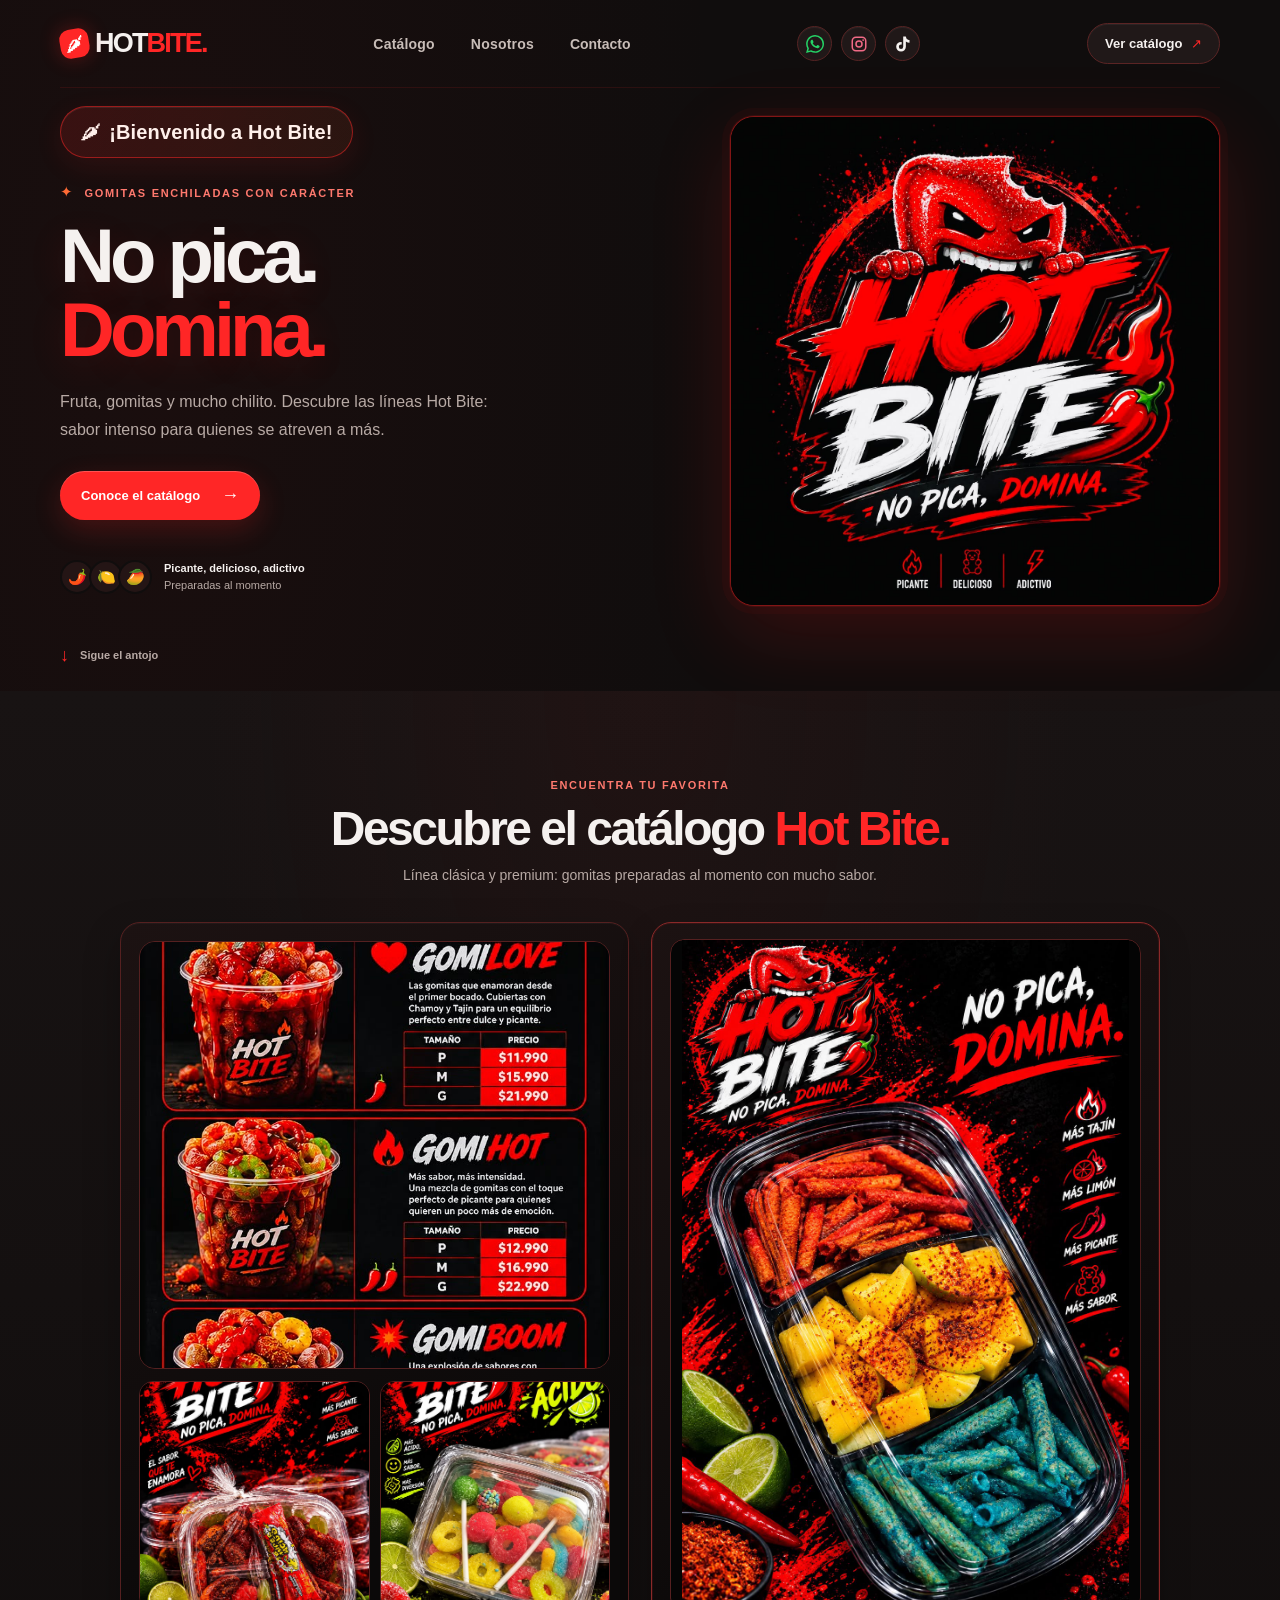
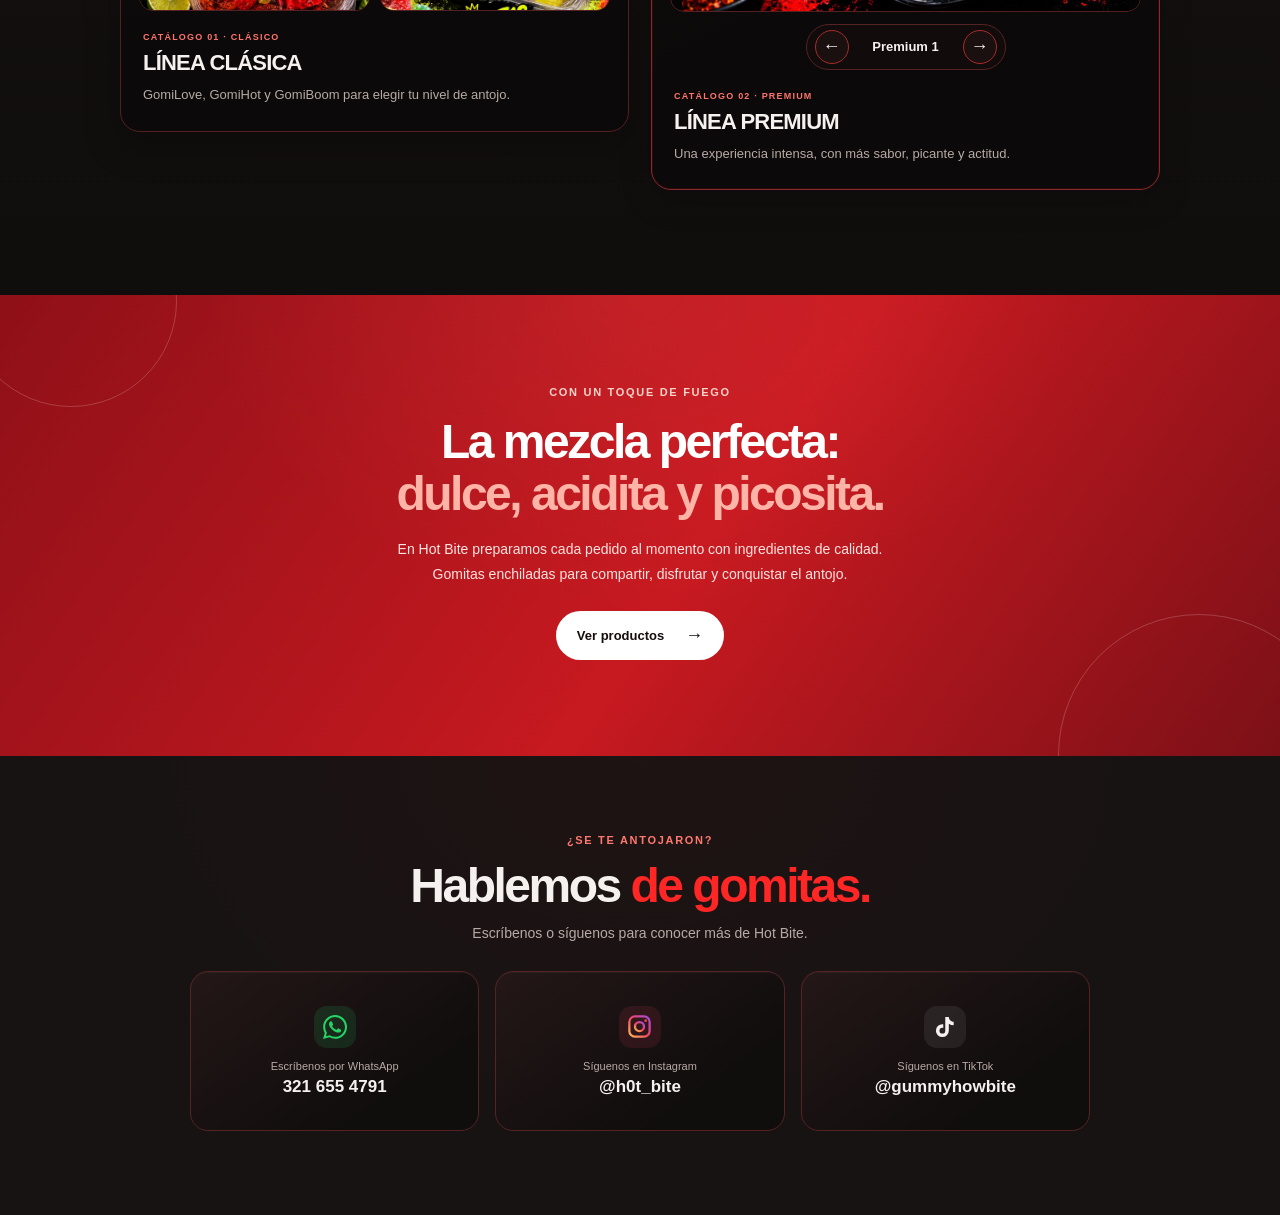
==== commit 4e99d890: "Actualizar página Hot Bite" ====
--- a/index.html
+++ b/index.html
@@ -79,17 +79,13 @@
         <p>Línea clásica y premium: gomitas preparadas al momento con mucho sabor.</p>
       </div>
       <div class="flavor-grid">
-        <article class="catalog-card">
-          <div class="catalog-carousel" data-series="Clásica" aria-label="Fotos de la línea clásica">
-            <div class="carousel-track" aria-label="Desliza para ver las imágenes de la línea clásica" tabindex="0">
-              <img class="carousel-slide" src="clasica1.jpeg" alt="Clásica 1: gomitas y fruta enchiladas Hot Bite." loading="eager" decoding="async">
-              <img class="carousel-slide" src="clasica2.jpeg" alt="Clásica 2: gomitas enchiladas Hot Bite." loading="eager" decoding="async">
-            </div>
-            <div class="carousel-controls">
-              <button class="carousel-arrow" type="button" data-direction="-1" aria-label="Ver foto clásica anterior">←</button>
-              <span class="carousel-slide-label" aria-live="polite">Clásica 1</span>
-              <button class="carousel-arrow" type="button" data-direction="1" aria-label="Ver foto clásica siguiente">→</button>
-            </div>
+        <article class="catalog-card classic-card">
+          <div class="classic-hero">
+            <img src="clasica.jpeg" alt="Clásica: gomitas enchiladas Hot Bite." loading="eager" decoding="async">
+          </div>
+          <div class="classic-gallery" aria-label="Galería de la línea clásica">
+            <img src="clasica1.jpeg" alt="Clásica 1: gomitas enchiladas Hot Bite." loading="lazy" decoding="async">
+            <img src="clasica2.jpeg" alt="Clásica 2: gomitas enchiladas Hot Bite." loading="lazy" decoding="async">
           </div>
           <div class="catalog-copy">
             <p class="flavor-number">CATÁLOGO 01 · CLÁSICO</p>
@@ -97,7 +93,8 @@
             <p>GomiLove, GomiHot y GomiBoom para elegir tu nivel de antojo.</p>
           </div>
         </article>
-        <article class="catalog-card">
+
+        <article class="catalog-card premium-card">
           <div class="catalog-carousel" data-series="Premium" aria-label="Fotos de la línea premium">
             <div class="carousel-track" aria-label="Desliza para ver las ocho imágenes premium" tabindex="0">
               <img class="carousel-slide" src="premium1.jpeg" alt="Premium 1: gomitas enchiladas Hot Bite." loading="eager" decoding="async">
--- a/index.css
+++ b/index.css
@@ -431,9 +431,9 @@
 .flavor-grid {
   display: grid;
   grid-template-columns: repeat(2, minmax(0, 1fr));
-  align-items: stretch;
-  gap: 20px;
-  width: min(960px, 100%);
+  align-items: start;
+  gap: 22px;
+  width: min(1040px, 100%);
   margin: 0 auto;
 }
 
@@ -452,9 +452,44 @@
   transform: translateY(-5px);
 }
 
-.catalog-card:last-child {
+.premium-card {
   border-color: #8a2929;
   box-shadow: 0 12px 32px #00000030, inset 0 0 0 1px #ff26261c;
+}
+
+.classic-card {
+  padding: 0;
+}
+
+.classic-hero {
+  padding: 18px 18px 0;
+}
+
+.classic-hero img {
+  display: block;
+  width: 100%;
+  aspect-ratio: 1.1;
+  border: 1px solid #552020;
+  border-radius: 16px;
+  background: #050505;
+  object-fit: cover;
+}
+
+.classic-gallery {
+  display: grid;
+  grid-template-columns: repeat(2, minmax(0, 1fr));
+  gap: 10px;
+  padding: 12px 18px 0;
+}
+
+.classic-gallery img {
+  display: block;
+  width: 100%;
+  aspect-ratio: 1;
+  border: 1px solid #552020;
+  border-radius: 14px;
+  background: #050505;
+  object-fit: cover;
 }
 
 .catalog-card > img {
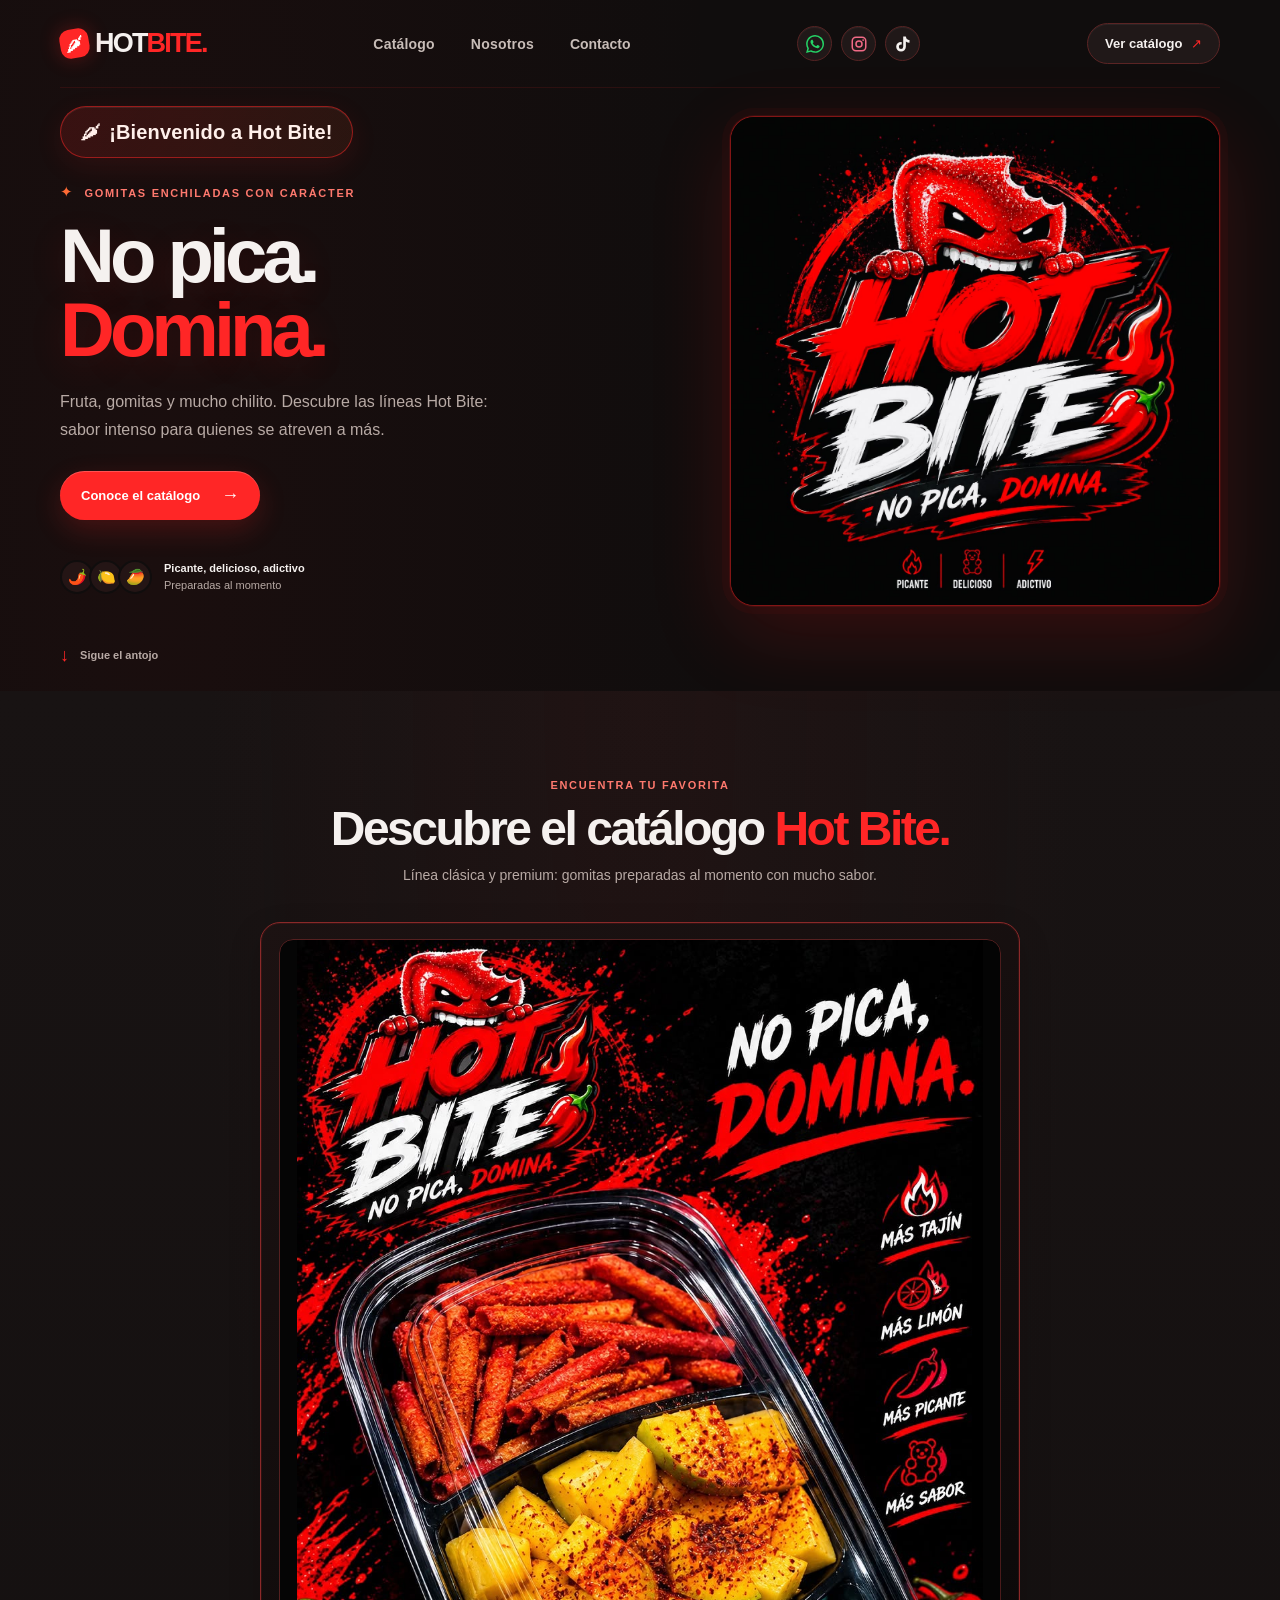
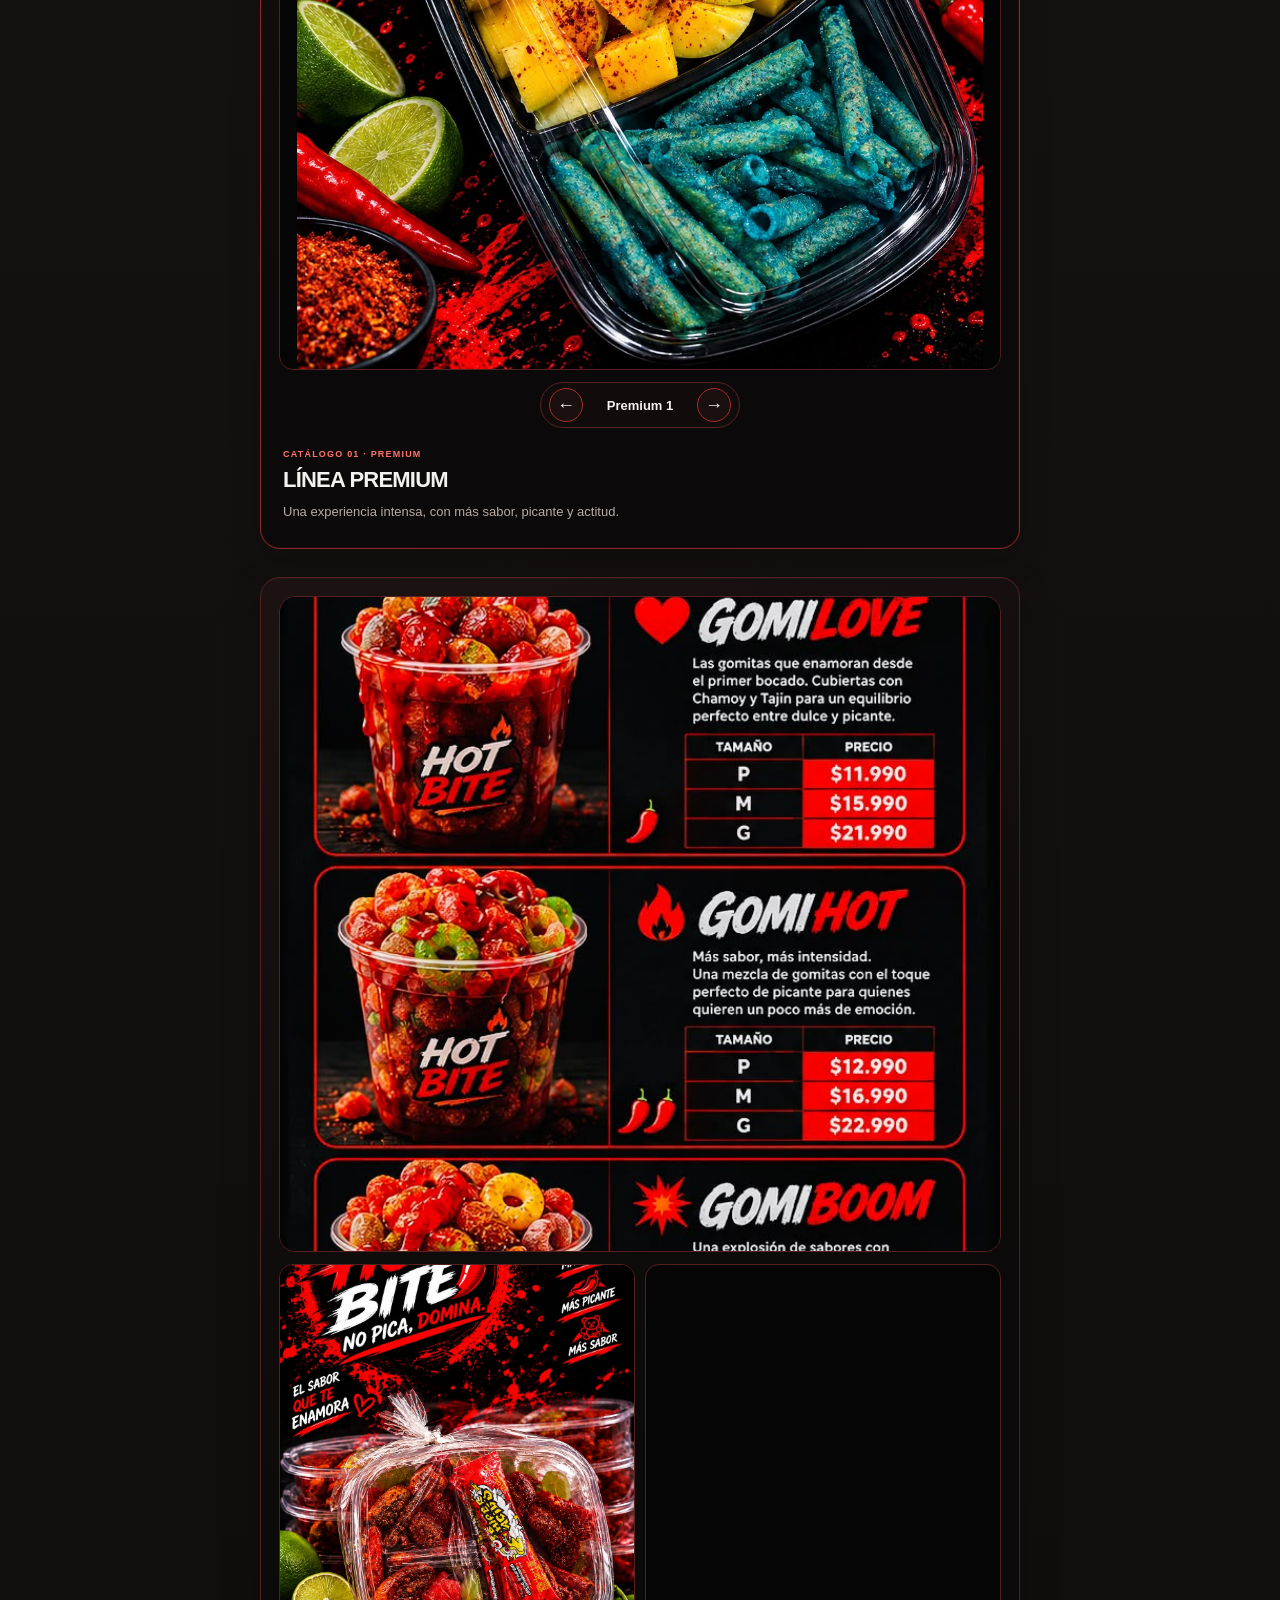
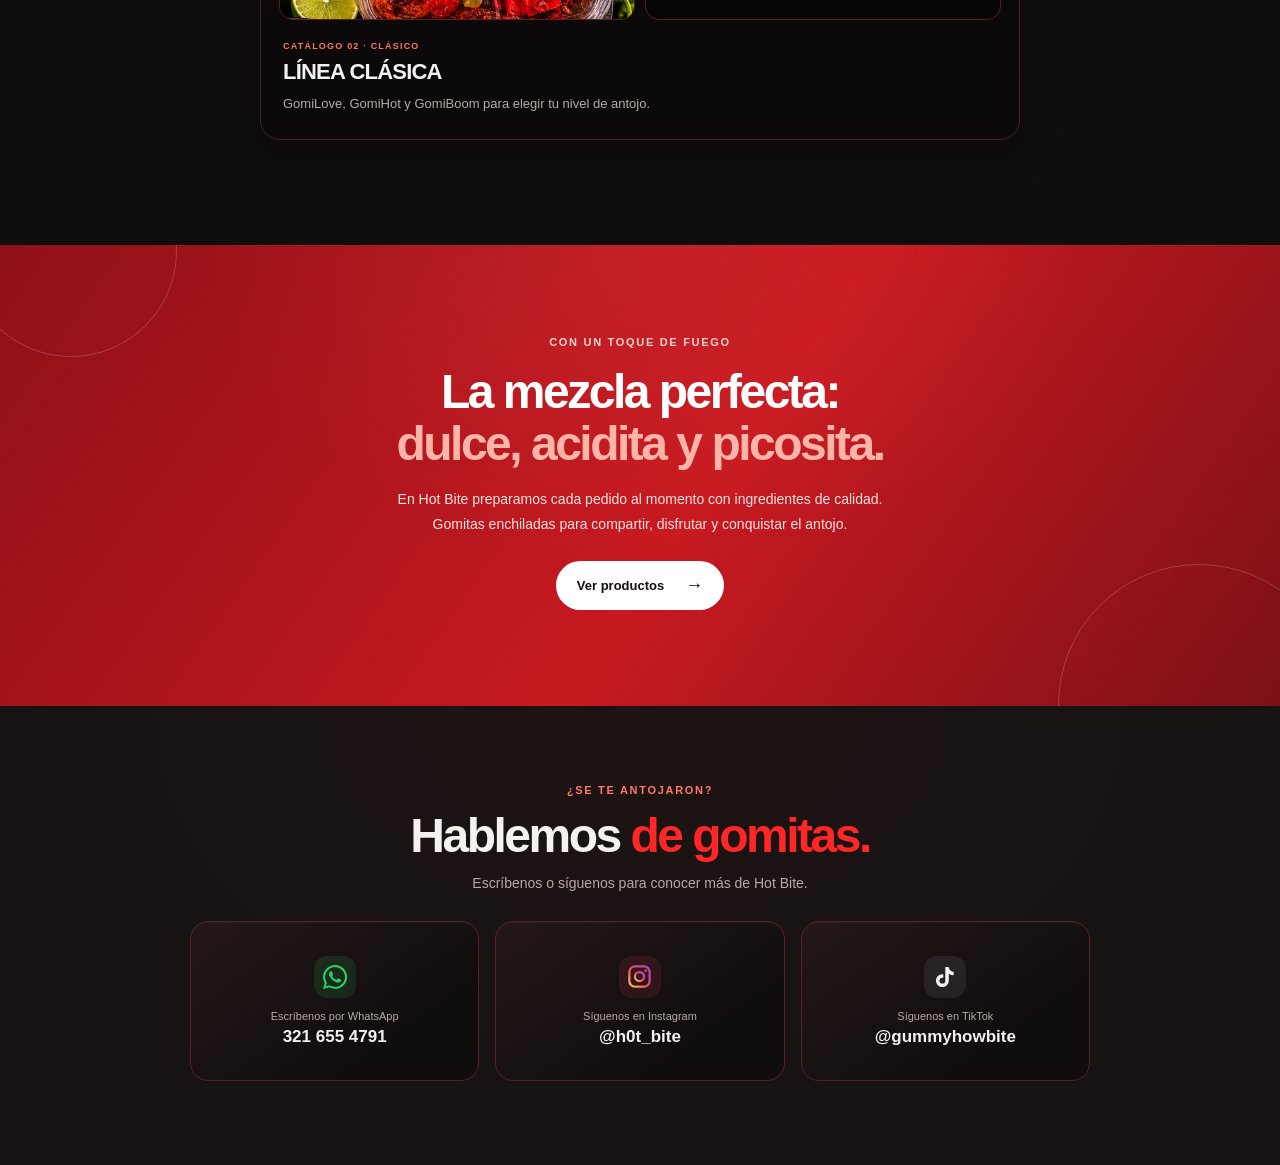
==== commit b8b54dea: "Actualizar página Hot Bite" ====
--- a/index.html
+++ b/index.html
@@ -79,21 +79,6 @@
         <p>Línea clásica y premium: gomitas preparadas al momento con mucho sabor.</p>
       </div>
       <div class="flavor-grid">
-        <article class="catalog-card classic-card">
-          <div class="classic-hero">
-            <img src="clasica.jpeg" alt="Clásica: gomitas enchiladas Hot Bite." loading="eager" decoding="async">
-          </div>
-          <div class="classic-gallery" aria-label="Galería de la línea clásica">
-            <img src="clasica1.jpeg" alt="Clásica 1: gomitas enchiladas Hot Bite." loading="lazy" decoding="async">
-            <img src="clasica2.jpeg" alt="Clásica 2: gomitas enchiladas Hot Bite." loading="lazy" decoding="async">
-          </div>
-          <div class="catalog-copy">
-            <p class="flavor-number">CATÁLOGO 01 · CLÁSICO</p>
-            <h3>Línea clásica</h3>
-            <p>GomiLove, GomiHot y GomiBoom para elegir tu nivel de antojo.</p>
-          </div>
-        </article>
-
         <article class="catalog-card premium-card">
           <div class="catalog-carousel" data-series="Premium" aria-label="Fotos de la línea premium">
             <div class="carousel-track" aria-label="Desliza para ver las ocho imágenes premium" tabindex="0">
@@ -113,9 +98,24 @@
             </div>
           </div>
           <div class="catalog-copy">
-            <p class="flavor-number">CATÁLOGO 02 · PREMIUM</p>
+            <p class="flavor-number">CATÁLOGO 01 · PREMIUM</p>
             <h3>Línea premium</h3>
             <p>Una experiencia intensa, con más sabor, picante y actitud.</p>
+          </div>
+        </article>
+
+        <article class="catalog-card classic-card">
+          <div class="classic-hero">
+            <img src="clasica.jpeg" alt="Clásica: gomitas enchiladas Hot Bite." loading="eager" decoding="async">
+          </div>
+          <div class="classic-gallery" aria-label="Galería de la línea clásica">
+            <img src="clasica1.jpeg" alt="Clásica 1: gomitas enchiladas Hot Bite." loading="lazy" decoding="async">
+            <img src="clasica2.jpeg" alt="Clásica 2: gomitas enchiladas Hot Bite." loading="lazy" decoding="async">
+          </div>
+          <div class="catalog-copy">
+            <p class="flavor-number">CATÁLOGO 02 · CLÁSICO</p>
+            <h3>Línea clásica</h3>
+            <p>GomiLove, GomiHot y GomiBoom para elegir tu nivel de antojo.</p>
           </div>
         </article>
       </div>
--- a/index.css
+++ b/index.css
@@ -430,10 +430,10 @@
 
 .flavor-grid {
   display: grid;
-  grid-template-columns: repeat(2, minmax(0, 1fr));
+  grid-template-columns: 1fr;
   align-items: start;
-  gap: 22px;
-  width: min(1040px, 100%);
+  gap: 28px;
+  width: min(760px, 100%);
   margin: 0 auto;
 }
 
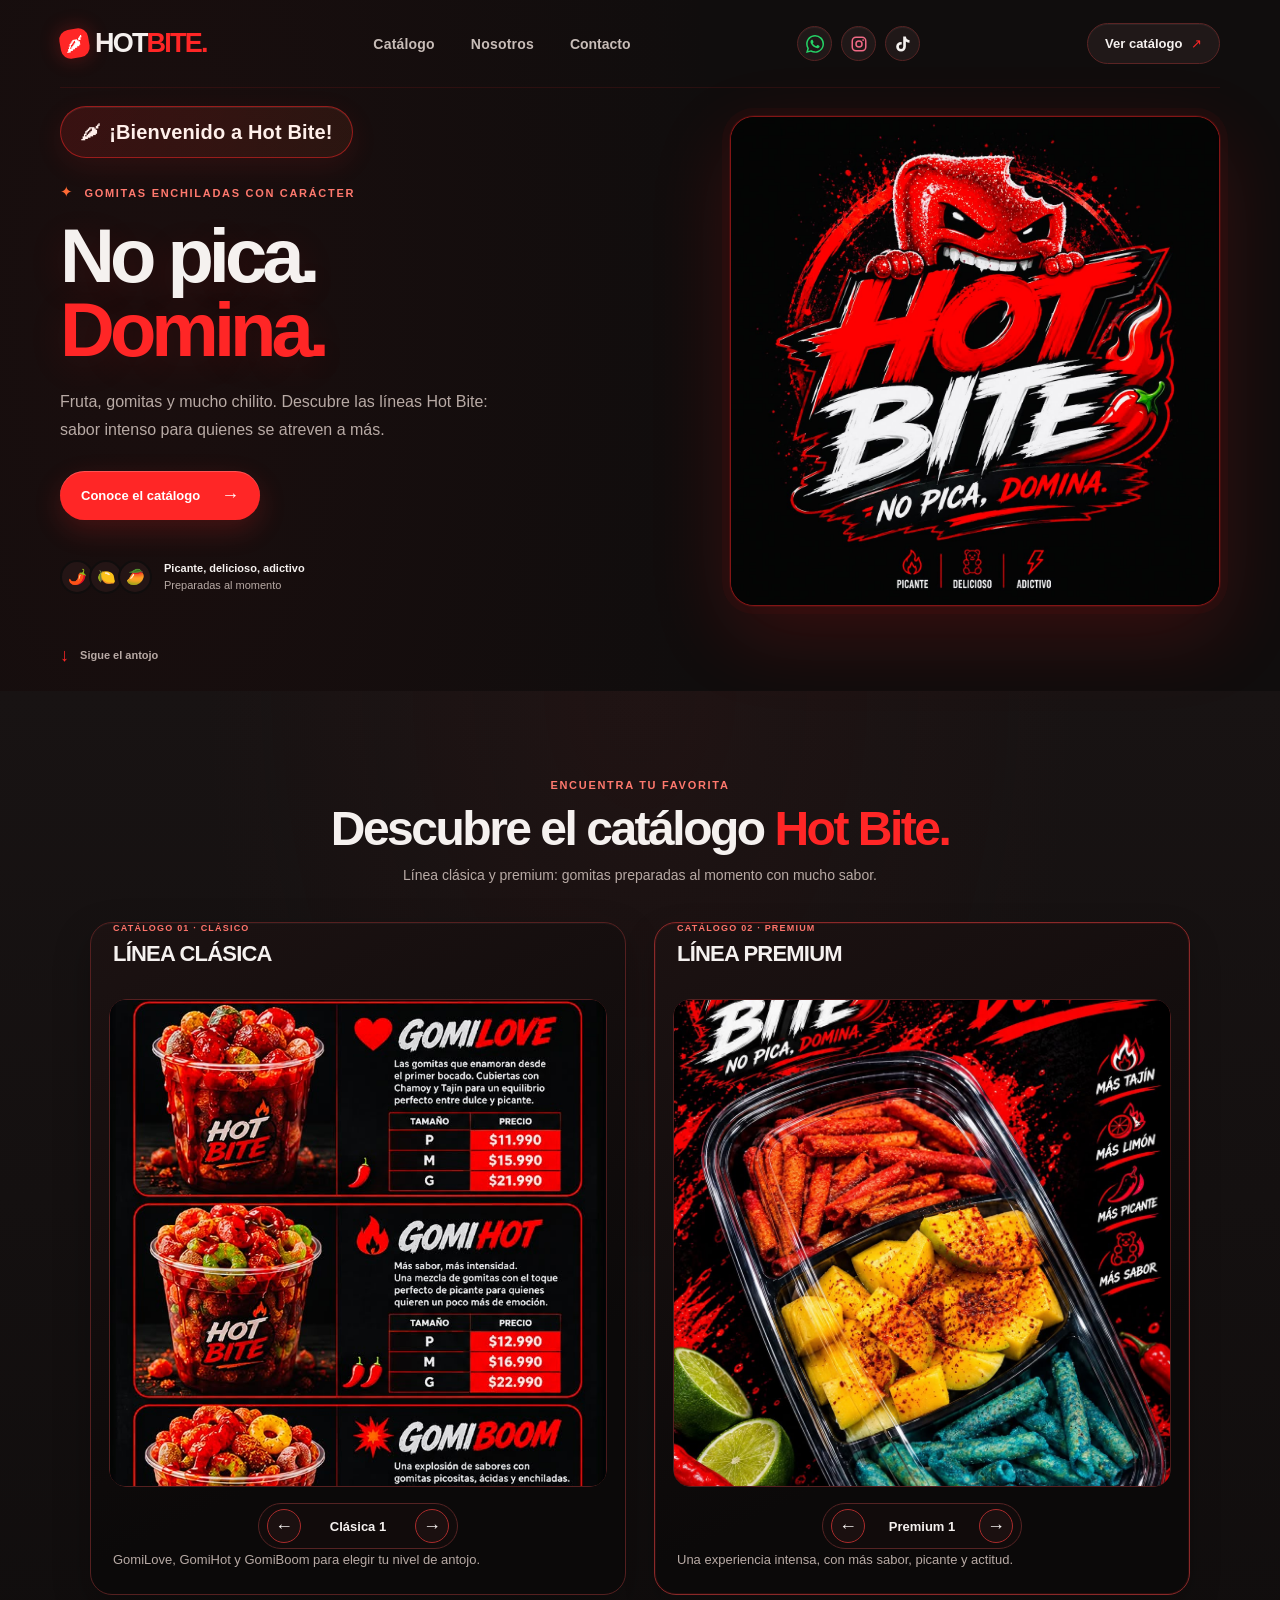
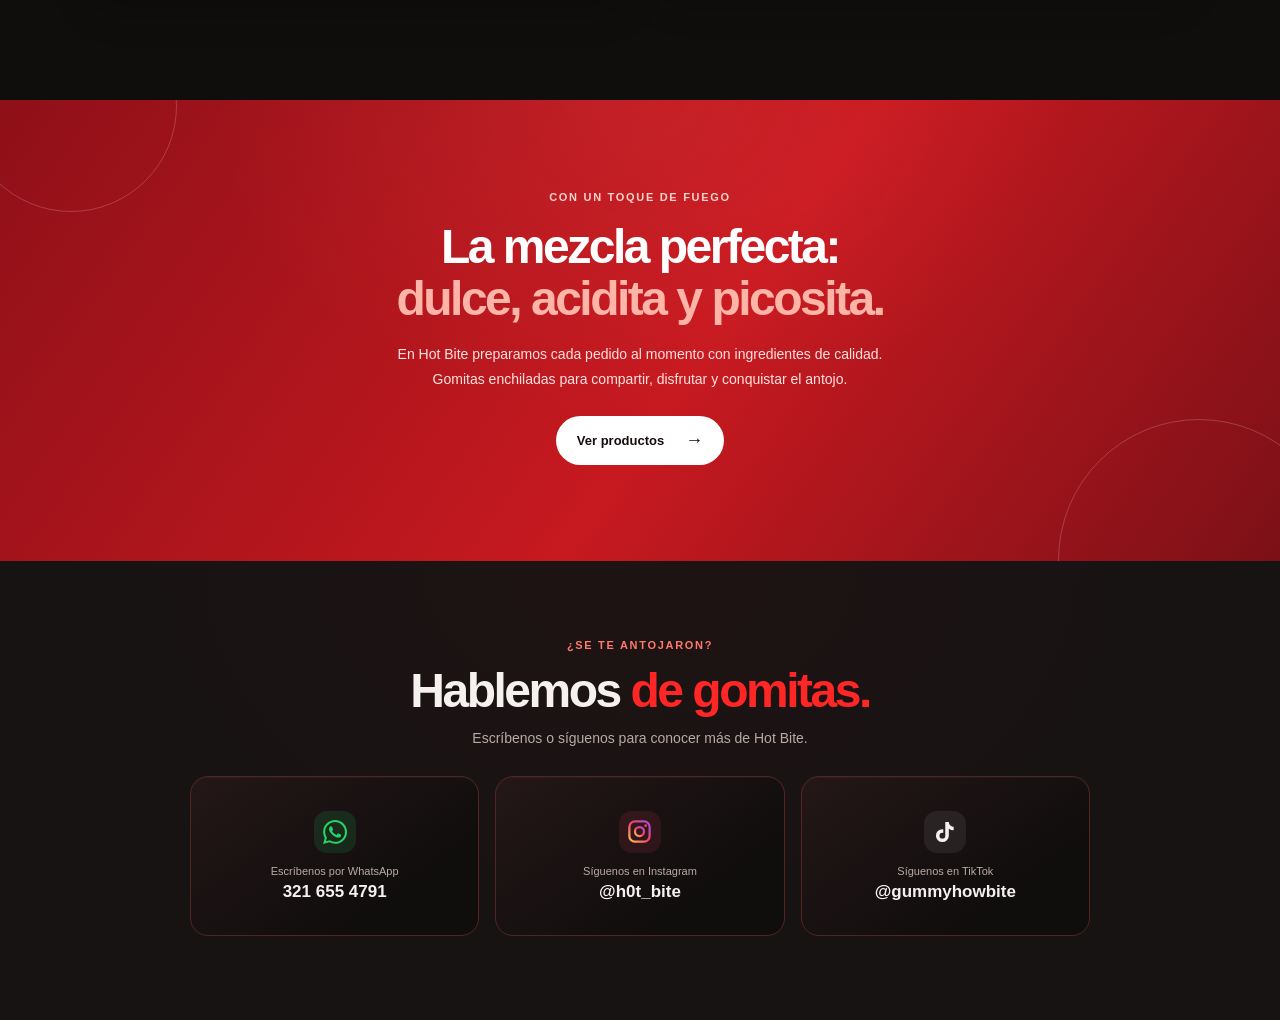
==== commit bc41e3dc: "Actualizar página Hot Bite" ====
--- a/index.html
+++ b/index.html
@@ -79,7 +79,33 @@
         <p>Línea clásica y premium: gomitas preparadas al momento con mucho sabor.</p>
       </div>
       <div class="flavor-grid">
+        <article class="catalog-card classic-card">
+          <div class="catalog-copy card-header">
+            <p class="flavor-number">CATÁLOGO 01 · CLÁSICO</p>
+            <h3>Línea clásica</h3>
+          </div>
+          <div class="catalog-carousel" data-series="Clásica" aria-label="Fotos de la línea clásica">
+            <div class="carousel-track" aria-label="Desliza para ver las fotos de la línea clásica" tabindex="0">
+              <img class="carousel-slide" src="clasica.jpeg" alt="Clásica 1: gomitas enchiladas Hot Bite." loading="eager" decoding="async">
+              <img class="carousel-slide" src="clasica1.jpeg" alt="Clásica 2: gomitas enchiladas Hot Bite." loading="eager" decoding="async">
+              <img class="carousel-slide" src="clasica2.jpeg" alt="Clásica 3: gomitas enchiladas Hot Bite." loading="eager" decoding="async">
+            </div>
+            <div class="carousel-controls">
+              <button class="carousel-arrow" type="button" data-direction="-1" aria-label="Ver foto clásica anterior">←</button>
+              <span class="carousel-slide-label" aria-live="polite">Clásica 1</span>
+              <button class="carousel-arrow" type="button" data-direction="1" aria-label="Ver foto clásica siguiente">→</button>
+            </div>
+          </div>
+          <div class="catalog-copy">
+            <p>GomiLove, GomiHot y GomiBoom para elegir tu nivel de antojo.</p>
+          </div>
+        </article>
+
         <article class="catalog-card premium-card">
+          <div class="catalog-copy card-header">
+            <p class="flavor-number">CATÁLOGO 02 · PREMIUM</p>
+            <h3>Línea premium</h3>
+          </div>
           <div class="catalog-carousel" data-series="Premium" aria-label="Fotos de la línea premium">
             <div class="carousel-track" aria-label="Desliza para ver las ocho imágenes premium" tabindex="0">
               <img class="carousel-slide" src="premium1.jpeg" alt="Premium 1: gomitas enchiladas Hot Bite." loading="eager" decoding="async">
@@ -98,24 +124,7 @@
             </div>
           </div>
           <div class="catalog-copy">
-            <p class="flavor-number">CATÁLOGO 01 · PREMIUM</p>
-            <h3>Línea premium</h3>
             <p>Una experiencia intensa, con más sabor, picante y actitud.</p>
-          </div>
-        </article>
-
-        <article class="catalog-card classic-card">
-          <div class="classic-hero">
-            <img src="clasica.jpeg" alt="Clásica: gomitas enchiladas Hot Bite." loading="eager" decoding="async">
-          </div>
-          <div class="classic-gallery" aria-label="Galería de la línea clásica">
-            <img src="clasica1.jpeg" alt="Clásica 1: gomitas enchiladas Hot Bite." loading="lazy" decoding="async">
-            <img src="clasica2.jpeg" alt="Clásica 2: gomitas enchiladas Hot Bite." loading="lazy" decoding="async">
-          </div>
-          <div class="catalog-copy">
-            <p class="flavor-number">CATÁLOGO 02 · CLÁSICO</p>
-            <h3>Línea clásica</h3>
-            <p>GomiLove, GomiHot y GomiBoom para elegir tu nivel de antojo.</p>
           </div>
         </article>
       </div>
--- a/index.css
+++ b/index.css
@@ -430,17 +430,19 @@
 
 .flavor-grid {
   display: grid;
-  grid-template-columns: 1fr;
-  align-items: start;
+  grid-template-columns: repeat(2, minmax(0, 1fr));
+  align-items: stretch;
   gap: 28px;
-  width: min(760px, 100%);
+  width: min(1100px, 100%);
   margin: 0 auto;
 }
 
 .catalog-card {
+  display: flex;
+  flex-direction: column;
   overflow: hidden;
   border: 1px solid #552020;
-  border-radius: 20px;
+  border-radius: 22px;
   background: linear-gradient(155deg, #1c1212, #0b0909 70%);
   box-shadow: 0 14px 36px #00000045, inset 0 1px #ffffff08;
   transition: transform 220ms ease, border-color 220ms ease, box-shadow 220ms ease;
@@ -461,35 +463,8 @@
   padding: 0;
 }
 
-.classic-hero {
-  padding: 18px 18px 0;
-}
-
-.classic-hero img {
-  display: block;
-  width: 100%;
-  aspect-ratio: 1.1;
-  border: 1px solid #552020;
-  border-radius: 16px;
-  background: #050505;
-  object-fit: cover;
-}
-
-.classic-gallery {
-  display: grid;
-  grid-template-columns: repeat(2, minmax(0, 1fr));
-  gap: 10px;
-  padding: 12px 18px 0;
-}
-
-.classic-gallery img {
-  display: block;
-  width: 100%;
-  aspect-ratio: 1;
-  border: 1px solid #552020;
-  border-radius: 14px;
-  background: #050505;
-  object-fit: cover;
+.card-header {
+  padding: 22px 22px 8px;
 }
 
 .catalog-card > img {
@@ -502,14 +477,14 @@
 }
 
 .catalog-carousel {
-  padding: 16px 18px 0;
+  padding: 0 18px;
 }
 
 .carousel-track {
   display: flex;
   min-width: 0;
   overflow-x: auto;
-  border-radius: 14px;
+  border-radius: 18px;
   scrollbar-width: none;
   scroll-snap-type: x mandatory;
   scroll-behavior: smooth;
@@ -523,11 +498,11 @@
   flex: 0 0 100%;
   display: block;
   width: 100%;
-  aspect-ratio: 0.7;
+  aspect-ratio: 1.02;
   border: 1px solid #552020;
-  border-radius: 14px;
+  border-radius: 16px;
   background: #050505;
-  object-fit: contain;
+  object-fit: cover;
   scroll-snap-align: start;
   box-shadow: 0 10px 28px #00000045;
 }
@@ -538,7 +513,7 @@
   justify-content: center;
   gap: 16px;
   width: fit-content;
-  margin: 12px auto 0;
+  margin: 16px auto 0;
   padding: 5px 8px;
   border: 1px solid #552323;
   border-radius: 999px;
@@ -579,7 +554,11 @@
 }
 
 .catalog-copy {
-  padding: 21px 22px 25px;
+  padding: 0 22px 24px;
+}
+
+.catalog-copy > p:last-child {
+  margin: 0;
 }
 
 .flavor-number {
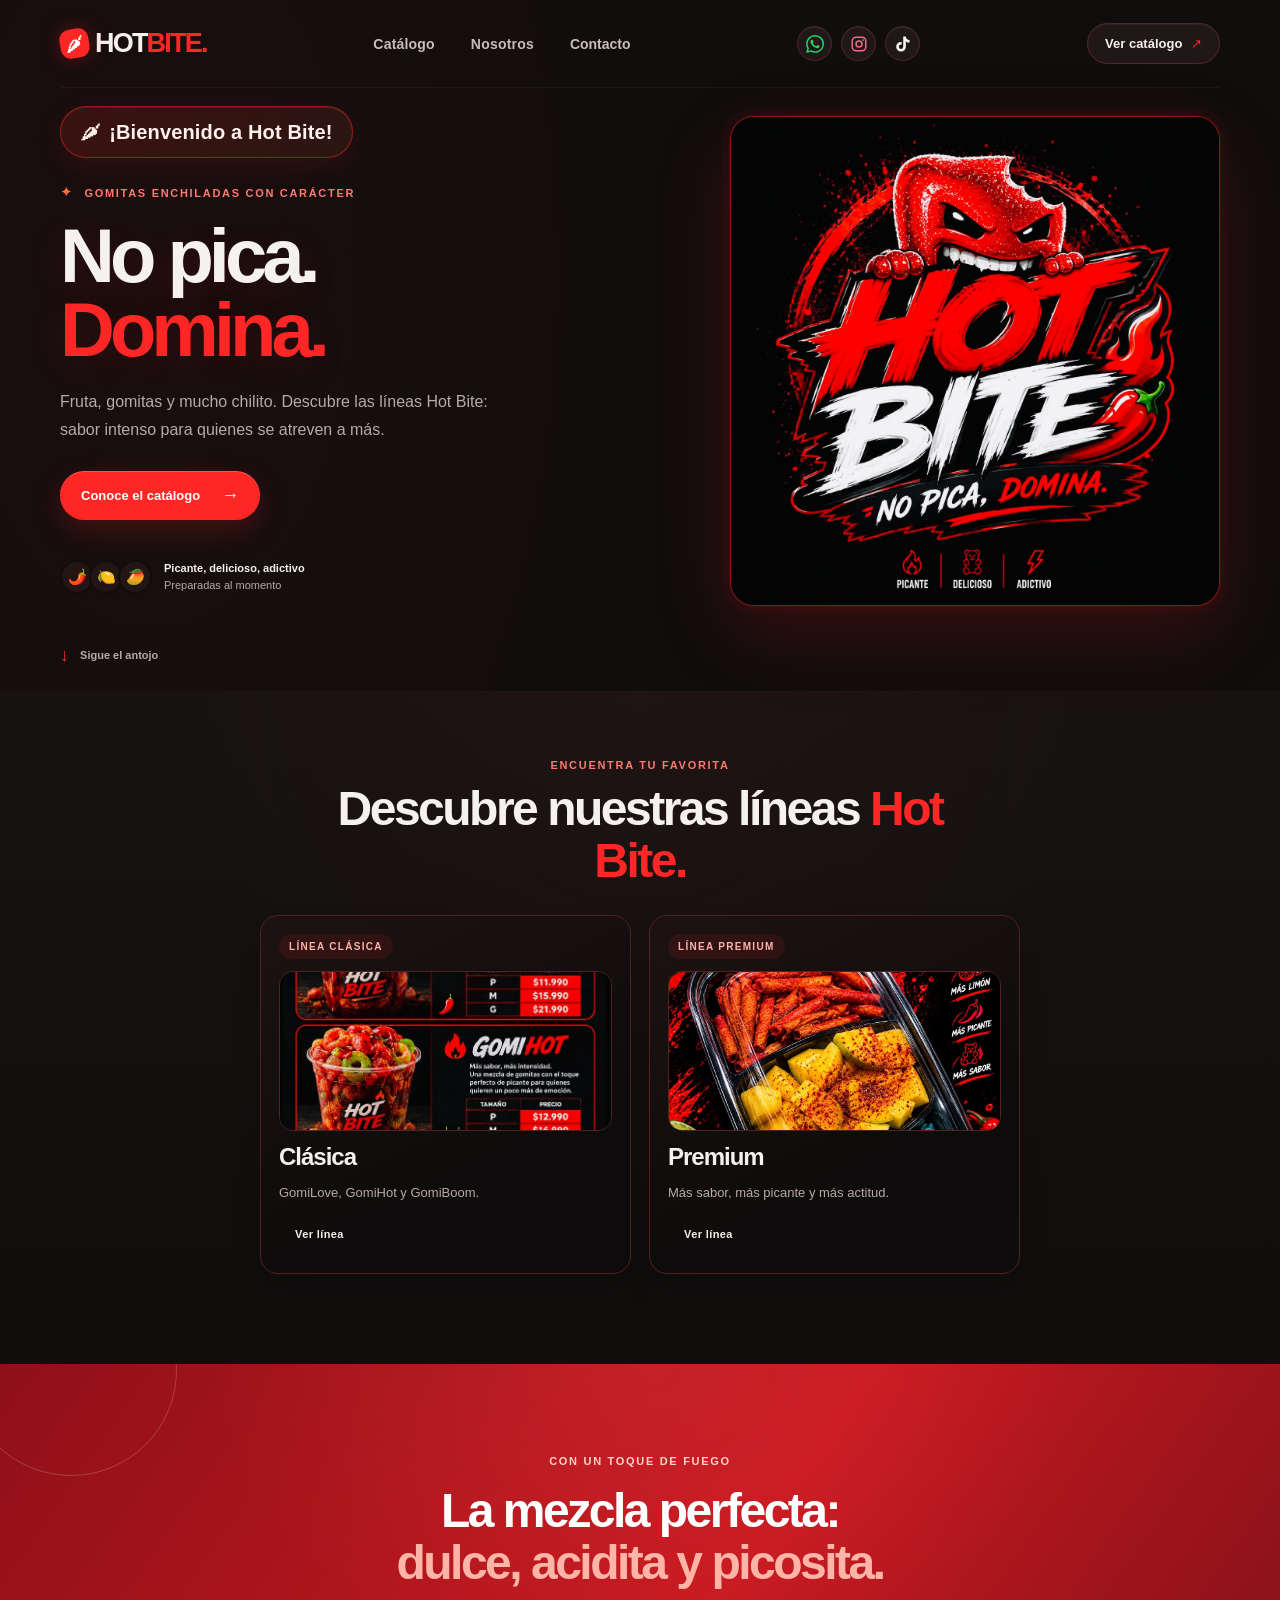
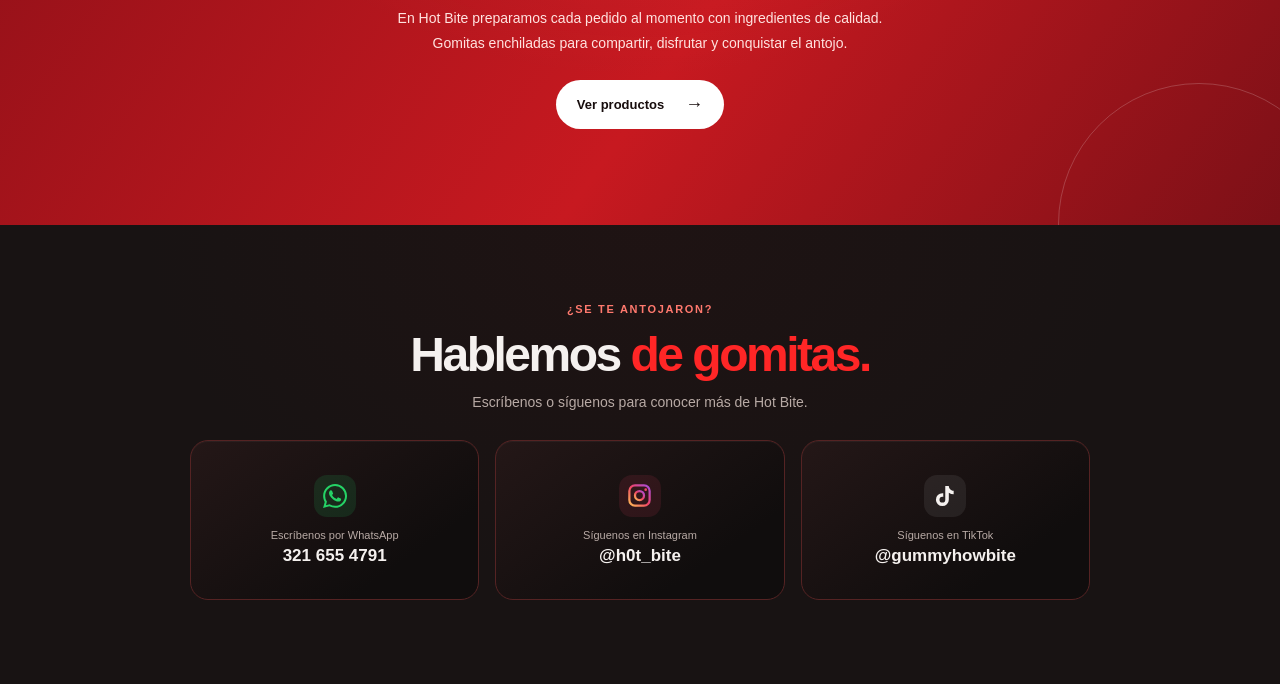
==== commit c4281bde: "Actualizar página Hot Bite" ====
--- a/index.html
+++ b/index.html
@@ -17,7 +17,7 @@
       HOT<span class="logo-dot"> BITE.</span>
     </a>
     <nav class="main-nav" aria-label="Navegación principal">
-      <a href="#sabores">Catálogo</a>
+      <a href="catalogo.html">Catálogo</a>
       <a href="#nosotros">Nosotros</a>
       <div class="nav-contact-menu">
         <button class="nav-contact-trigger" type="button" aria-expanded="false" aria-controls="contact-menu">
@@ -49,7 +49,7 @@
         </svg>
       </a>
     </div>
-    <a class="header-cta" href="#sabores">Ver catálogo <span aria-hidden="true">↗</span></a>
+    <a class="header-cta" href="catalogo.html">Ver catálogo <span aria-hidden="true">↗</span></a>
   </header>
 
   <main>
@@ -59,7 +59,7 @@
         <p class="eyebrow"><span aria-hidden="true">✦</span> Gomitas enchiladas con carácter</p>
         <h1>No pica.<br><span>Domina.</span></h1>
         <p class="hero-description">Fruta, gomitas y mucho chilito. Descubre las líneas Hot Bite: sabor intenso para quienes se atreven a más.</p>
-        <a class="button button-primary" href="#sabores">Conoce el catálogo <span aria-hidden="true">→</span></a>
+        <a class="button button-primary" href="catalogo.html">Conoce el catálogo <span aria-hidden="true">→</span></a>
         <div class="social-proof">
           <div class="avatar-stack" aria-hidden="true"><span>🌶️</span><span>🍋</span><span>🥭</span></div>
           <p><strong>Picante, delicioso, adictivo</strong><br>Preparadas al momento</p>
@@ -75,57 +75,24 @@
     <section class="flavor-section" id="sabores">
       <div class="section-heading">
         <p class="eyebrow">Encuentra tu favorita</p>
-        <h2>Descubre el catálogo <span>Hot Bite.</span></h2>
-        <p>Línea clásica y premium: gomitas preparadas al momento con mucho sabor.</p>
-      </div>
-      <div class="flavor-grid">
-        <article class="catalog-card classic-card">
-          <div class="catalog-copy card-header">
-            <p class="flavor-number">CATÁLOGO 01 · CLÁSICO</p>
-            <h3>Línea clásica</h3>
-          </div>
-          <div class="catalog-carousel" data-series="Clásica" aria-label="Fotos de la línea clásica">
-            <div class="carousel-track" aria-label="Desliza para ver las fotos de la línea clásica" tabindex="0">
-              <img class="carousel-slide" src="clasica.jpeg" alt="Clásica 1: gomitas enchiladas Hot Bite." loading="eager" decoding="async">
-              <img class="carousel-slide" src="clasica1.jpeg" alt="Clásica 2: gomitas enchiladas Hot Bite." loading="eager" decoding="async">
-              <img class="carousel-slide" src="clasica2.jpeg" alt="Clásica 3: gomitas enchiladas Hot Bite." loading="eager" decoding="async">
-            </div>
-            <div class="carousel-controls">
-              <button class="carousel-arrow" type="button" data-direction="-1" aria-label="Ver foto clásica anterior">←</button>
-              <span class="carousel-slide-label" aria-live="polite">Clásica 1</span>
-              <button class="carousel-arrow" type="button" data-direction="1" aria-label="Ver foto clásica siguiente">→</button>
-            </div>
-          </div>
-          <div class="catalog-copy">
-            <p>GomiLove, GomiHot y GomiBoom para elegir tu nivel de antojo.</p>
-          </div>
+        <h2>Descubre nuestras líneas <span>Hot Bite.</span></h2>
+      </div>
+
+      <div class="mini-catalog-grid">
+        <article class="mini-catalog-card classic-mini">
+          <div class="mini-badge">Línea clásica</div>
+          <img src="clasica.jpeg" alt="Línea clásica Hot Bite" loading="lazy" decoding="async">
+          <h3>Clásica</h3>
+          <p>GomiLove, GomiHot y GomiBoom.</p>
+          <a class="button button-compact" href="catalogo.html">Ver línea</a>
         </article>
 
-        <article class="catalog-card premium-card">
-          <div class="catalog-copy card-header">
-            <p class="flavor-number">CATÁLOGO 02 · PREMIUM</p>
-            <h3>Línea premium</h3>
-          </div>
-          <div class="catalog-carousel" data-series="Premium" aria-label="Fotos de la línea premium">
-            <div class="carousel-track" aria-label="Desliza para ver las ocho imágenes premium" tabindex="0">
-              <img class="carousel-slide" src="premium1.jpeg" alt="Premium 1: gomitas enchiladas Hot Bite." loading="eager" decoding="async">
-              <img class="carousel-slide" src="Premium2.jpeg" alt="Premium 2: gomitas enchiladas Hot Bite." loading="eager" decoding="async">
-              <img class="carousel-slide" src="Premium3.jpeg" alt="Premium 3: gomitas enchiladas Hot Bite." loading="eager" decoding="async">
-              <img class="carousel-slide" src="Premium4.jpeg" alt="Premium 4: gomitas enchiladas Hot Bite." loading="eager" decoding="async">
-              <img class="carousel-slide" src="Premium5.jpeg" alt="Premium 5: gomitas enchiladas Hot Bite." loading="eager" decoding="async">
-              <img class="carousel-slide" src="Premium6.jpeg" alt="Premium 6: gomitas enchiladas Hot Bite." loading="eager" decoding="async">
-              <img class="carousel-slide" src="Premium7.jpeg" alt="Premium 7: gomitas enchiladas Hot Bite." loading="eager" decoding="async">
-              <img class="carousel-slide" src="Premium8.jpeg" alt="Premium 8: gomitas enchiladas Hot Bite." loading="eager" decoding="async">
-            </div>
-            <div class="carousel-controls">
-              <button class="carousel-arrow" type="button" data-direction="-1" aria-label="Ver foto premium anterior">←</button>
-              <span class="carousel-slide-label" aria-live="polite">Premium 1</span>
-              <button class="carousel-arrow" type="button" data-direction="1" aria-label="Ver foto premium siguiente">→</button>
-            </div>
-          </div>
-          <div class="catalog-copy">
-            <p>Una experiencia intensa, con más sabor, picante y actitud.</p>
-          </div>
+        <article class="mini-catalog-card premium-mini">
+          <div class="mini-badge">Línea premium</div>
+          <img src="premium1.jpeg" alt="Línea premium Hot Bite" loading="lazy" decoding="async">
+          <h3>Premium</h3>
+          <p>Más sabor, más picante y más actitud.</p>
+          <a class="button button-compact" href="catalogo.html">Ver línea</a>
         </article>
       </div>
     </section>
@@ -135,7 +102,7 @@
       <p class="eyebrow">Con un toque de fuego</p>
       <h2>La mezcla perfecta:<br><span>dulce, acidita y picosita.</span></h2>
       <p>En Hot Bite preparamos cada pedido al momento con ingredientes de calidad. Gomitas enchiladas para compartir, disfrutar y conquistar el antojo.</p>
-      <a class="button button-light" href="#sabores">Ver productos <span aria-hidden="true">→</span></a>
+      <a class="button button-light" href="catalogo.html">Ver productos <span aria-hidden="true">→</span></a>
     </section>
 
     <section class="contact-section" id="contacto">
--- a/index.css
+++ b/index.css
@@ -302,6 +302,14 @@
   transition: transform 180ms ease, box-shadow 180ms ease;
 }
 
+.button-compact {
+  width: fit-content;
+  min-height: 38px;
+  padding: 0 16px;
+  font-size: 11px;
+  letter-spacing: 0.4px;
+}
+
 .button:hover {
   box-shadow: 0 8px 20px #3c1d1d20;
   transform: translateY(-3px);
@@ -396,15 +404,15 @@
 }
 
 .flavor-section {
-  padding: 88px max(32px, calc((100% - 1160px) / 2)) 105px;
+  padding: 68px max(24px, calc((100% - 960px) / 2)) 90px;
   background:
     radial-gradient(ellipse at 50% 0, #4715152b, transparent 48%),
     linear-gradient(180deg, #181313 0%, #100d0d 100%);
 }
 
 .section-heading {
-  max-width: 700px;
-  margin-bottom: 39px;
+  max-width: 620px;
+  margin-bottom: 28px;
   margin-right: auto;
   margin-left: auto;
   text-align: center;
@@ -428,13 +436,59 @@
   font-size: 14px;
 }
 
-.flavor-grid {
+.mini-catalog-grid {
   display: grid;
   grid-template-columns: repeat(2, minmax(0, 1fr));
-  align-items: stretch;
-  gap: 28px;
-  width: min(1100px, 100%);
+  gap: 18px;
+  width: min(760px, 100%);
   margin: 0 auto;
+}
+
+.mini-catalog-card {
+  display: flex;
+  flex-direction: column;
+  gap: 12px;
+  padding: 18px 18px 20px;
+  border: 1px solid #552020;
+  border-radius: 18px;
+  background: linear-gradient(155deg, #1d1212, #0d0b0b 72%);
+  box-shadow: 0 14px 26px rgba(0, 0, 0, 0.18);
+}
+
+.mini-catalog-card img {
+  display: block;
+  width: 100%;
+  height: 160px;
+  border: 1px solid #552020;
+  border-radius: 14px;
+  background: #050505;
+  object-fit: cover;
+}
+
+.mini-badge {
+  display: inline-flex;
+  align-self: flex-start;
+  padding: 7px 10px;
+  border-radius: 999px;
+  background: rgba(255, 38, 38, 0.1);
+  color: #ffb2a8;
+  font-size: 10px;
+  font-weight: 900;
+  letter-spacing: 1.3px;
+  text-transform: uppercase;
+}
+
+.mini-catalog-card h3 {
+  margin: 0;
+  font-size: 24px;
+  letter-spacing: -1px;
+}
+
+.mini-catalog-card p {
+  margin: 0;
+  color: var(--muted);
+  font-size: 13px;
+  line-height: 1.6;
 }
 
 .catalog-card {
@@ -650,6 +704,106 @@
   color: #170d0d;
 }
 
+.catalog-page {
+  background:
+    radial-gradient(ellipse at 50% 0, rgba(255, 50, 50, 0.14), transparent 42%),
+    #100d0d;
+}
+
+.catalog-main {
+  width: min(980px, calc(100% - 40px));
+  margin: 0 auto;
+  padding: 52px 0 90px;
+}
+
+.catalog-intro {
+  margin-bottom: 20px;
+  text-align: center;
+}
+
+.catalog-intro h1 {
+  margin-bottom: 12px;
+  font-size: clamp(34px, 5vw, 56px);
+  letter-spacing: -2.2px;
+}
+
+.catalog-intro h1 span {
+  color: var(--pink);
+}
+
+.catalog-intro p:last-child {
+  margin: 0;
+  color: var(--muted);
+  font-size: 15px;
+}
+
+.catalog-grid {
+  display: grid;
+  grid-template-columns: repeat(2, minmax(0, 1fr));
+  gap: 22px;
+}
+
+.catalog-item {
+  display: flex;
+  flex-direction: column;
+  gap: 16px;
+  padding: 18px;
+  border: 1px solid #552020;
+  border-radius: 20px;
+  background: linear-gradient(155deg, #1c1212, #0b0909 72%);
+  box-shadow: 0 14px 28px rgba(0, 0, 0, 0.18);
+}
+
+.catalog-item-head {
+  display: flex;
+  flex-direction: column;
+  gap: 6px;
+}
+
+.catalog-tag {
+  color: #ffac9e;
+  font-size: 10px;
+  font-weight: 900;
+  letter-spacing: 1.7px;
+  text-transform: uppercase;
+}
+
+.catalog-item h2 {
+  margin: 0;
+  font-size: clamp(24px, 3vw, 34px);
+  letter-spacing: -1px;
+}
+
+.catalog-gallery {
+  display: grid;
+  grid-template-columns: repeat(3, minmax(0, 1fr));
+  gap: 10px;
+}
+
+.catalog-gallery img {
+  display: block;
+  width: 100%;
+  height: 190px;
+  border: 1px solid #552020;
+  border-radius: 12px;
+  background: #050505;
+  object-fit: cover;
+}
+
+.catalog-item ul {
+  display: grid;
+  gap: 8px;
+  margin: 0;
+  padding-left: 18px;
+  color: var(--muted);
+  font-size: 14px;
+  line-height: 1.6;
+}
+
+.catalog-item ul li::marker {
+  color: var(--pink);
+}
+
 .contact-section {
   padding: 78px 24px 84px;
   background:
@@ -819,10 +973,14 @@
     padding: 72px 20px;
   }
 
-  .flavor-grid {
+  .mini-catalog-grid {
     max-width: 480px;
     grid-template-columns: 1fr;
     gap: 20px;
+  }
+
+  .catalog-grid {
+    grid-template-columns: 1fr;
   }
 
   .catalog-card:first-child,
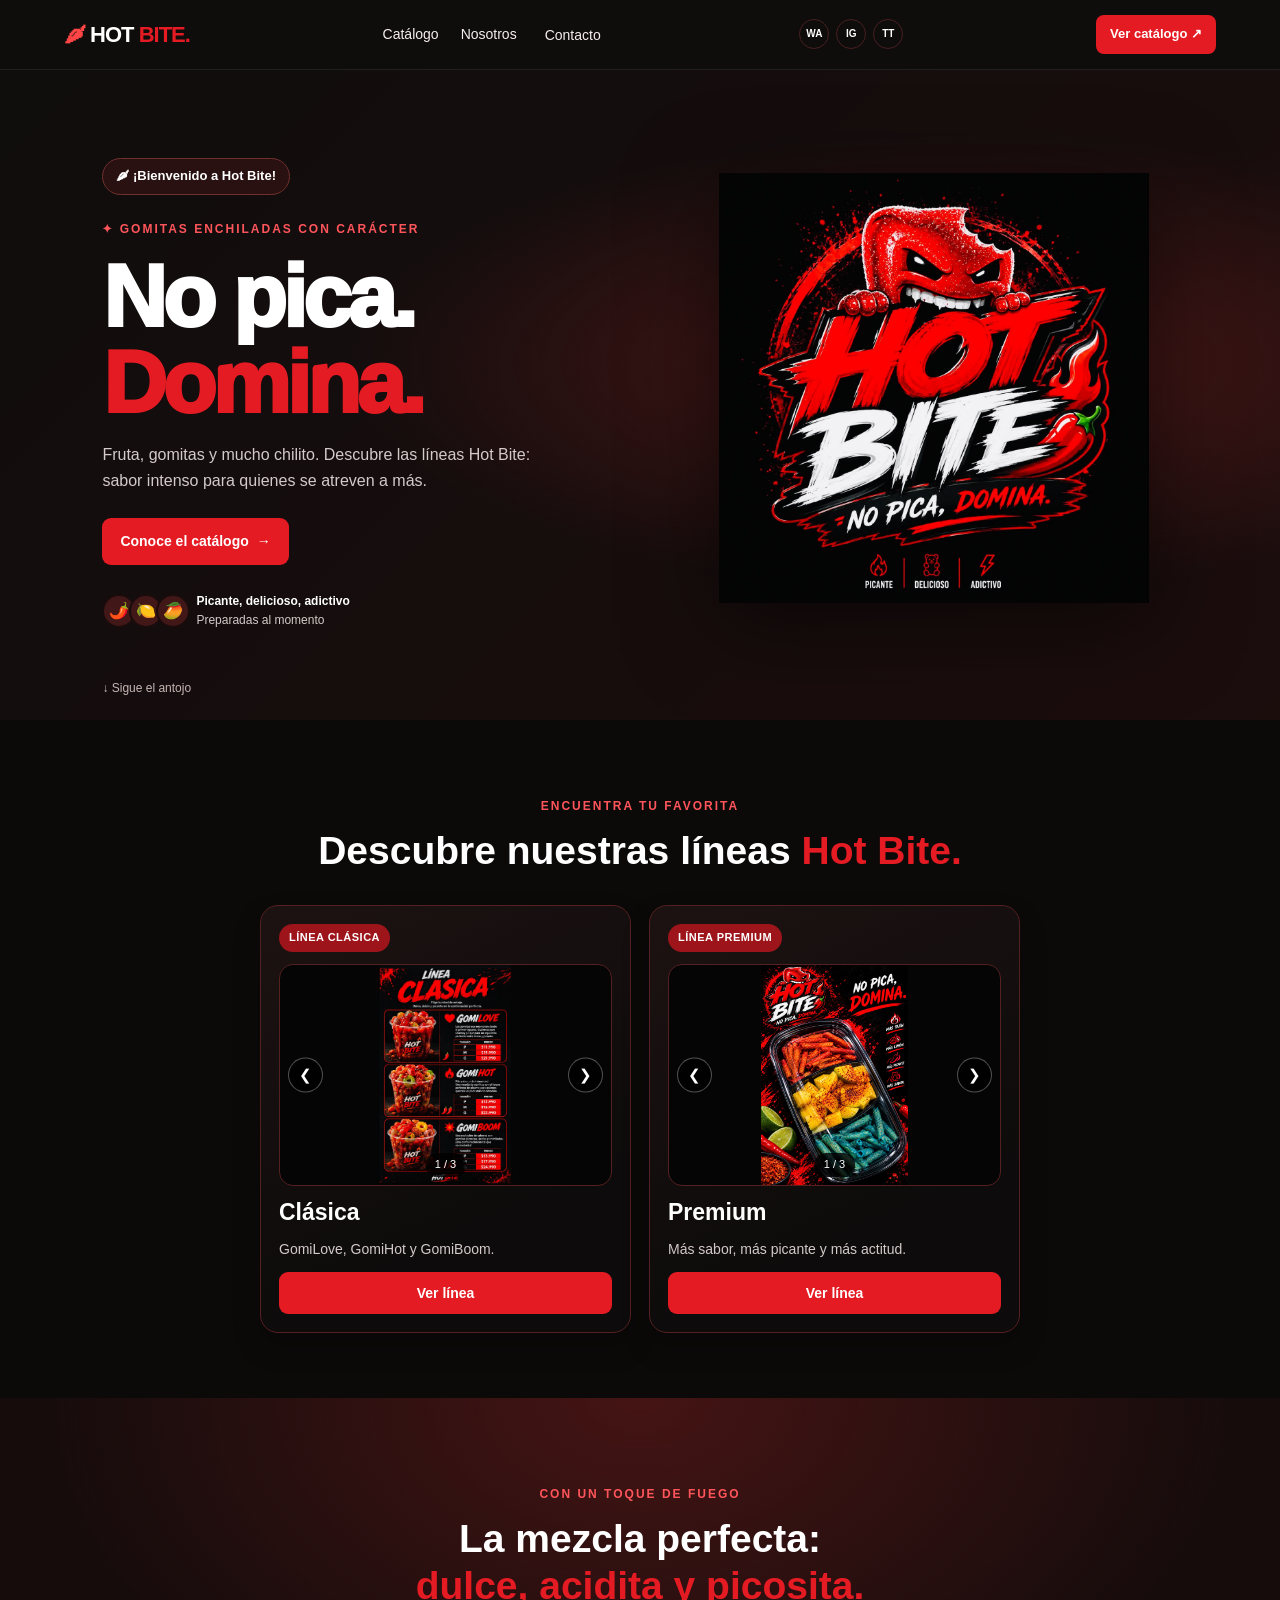
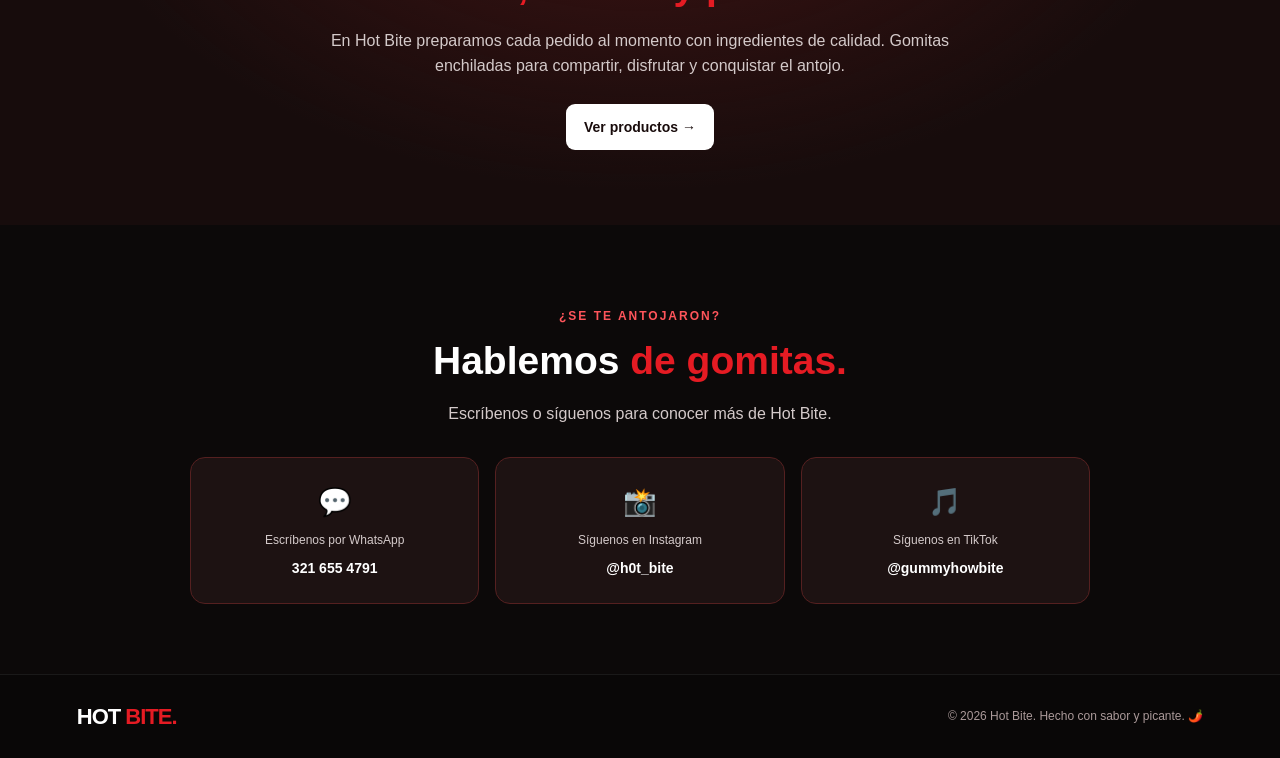
==== commit 9b408e2c: "Actualiza pagina Hot Bite" ====
--- a/index.html
+++ b/index.html
@@ -1,77 +1,89 @@
+
 <!DOCTYPE html>
 <html lang="es">
 <head>
   <meta charset="UTF-8">
   <meta name="viewport" content="width=device-width, initial-scale=1.0">
   <meta name="theme-color" content="#100d0d">
-  <meta name="description" content="Hot Bite: gomitas enchiladas. No pica, domina. Conoce nuestras líneas clásica y premium.">
+  <meta name="description" content="Hot Bite: gomitas enchiladas. No pica, domina.">
   <title>HOT BITE</title>
   <link rel="icon" type="image/jpeg" href="Logo.jpeg">
-  <link rel="shortcut icon" href="Logo.jpeg">
   <link rel="stylesheet" href="index.css">
 </head>
 <body>
+
   <header class="site-header">
-    <a class="logo" href="#inicio" aria-label="Hot Bite, ir al inicio">
-      <span class="logo-mark" aria-hidden="true">🌶</span>
+    <a class="logo" href="#inicio">
+      <span class="logo-mark">🌶</span>
       HOT<span class="logo-dot"> BITE.</span>
     </a>
+
     <nav class="main-nav" aria-label="Navegación principal">
       <a href="catalogo.html">Catálogo</a>
       <a href="#nosotros">Nosotros</a>
+
       <div class="nav-contact-menu">
-        <button class="nav-contact-trigger" type="button" aria-expanded="false" aria-controls="contact-menu">
+        <button class="nav-contact-trigger" type="button"
+          aria-expanded="false" aria-controls="contact-menu">
           Contacto
         </button>
+
         <div class="nav-contact-panel" id="contact-menu">
-          <a href="https://wa.me/573216554791" target="_blank" rel="noopener noreferrer">WhatsApp</a>
-          <a href="https://www.instagram.com/h0t_bite?cplk=b2hoZTNoZGJyZ3Vm&amp;utm_source=qr" target="_blank" rel="noopener noreferrer">Instagram</a>
-          <a href="https://www.tiktok.com/@gummyhowbite?_r=1&amp;_t=ZS-9AOQOudmq1M" target="_blank" rel="noopener noreferrer">TikTok</a>
+          <a href="https://wa.me/573216554791" target="_blank"
+            rel="noopener noreferrer">WhatsApp</a>
+          <a href="https://www.instagram.com/h0t_bite?cplk=b2hoZTNoZGJyZ3Vm&utm_source=qr"
+            target="_blank" rel="noopener noreferrer">Instagram</a>
+          <a href="https://www.tiktok.com/@gummyhowbite?_r=1&_t=ZS-9AOQOudmq1M"
+            target="_blank" rel="noopener noreferrer">TikTok</a>
         </div>
       </div>
     </nav>
-    <div class="header-social" aria-label="Contáctanos y síguenos">
-      <a class="header-social-link whatsapp-link" href="https://wa.me/573216554791" target="_blank" rel="noopener noreferrer" aria-label="WhatsApp: 321 655 4791">
-        <svg viewBox="0 0 24 24" aria-hidden="true" focusable="false">
-          <path d="M20.52 3.48A11.86 11.86 0 0 0 12.08 0C5.5 0 .15 5.35.15 11.93c0 2.1.55 4.15 1.6 5.96L.05 24l6.26-1.64a11.93 11.93 0 0 0 5.76 1.47h.01c6.58 0 11.93-5.35 11.93-11.93 0-3.19-1.24-6.19-3.49-8.42ZM12.08 21.8h-.01a9.9 9.9 0 0 1-5.04-1.38l-.36-.21-3.72.98.99-3.63-.24-.37a9.87 9.87 0 0 1-1.52-5.26c0-5.46 4.45-9.91 9.92-9.91a9.84 9.84 0 0 1 7.02 2.91 9.85 9.85 0 0 1 2.9 7.02c0 5.47-4.45 9.92-9.94 9.92Zm5.44-7.43c-.3-.15-1.76-.87-2.03-.97-.27-.1-.47-.15-.67.15-.2.3-.77.97-.94 1.17-.17.2-.35.22-.65.07-.3-.15-1.26-.46-2.4-1.47-.89-.79-1.49-1.76-1.67-2.06-.17-.3-.02-.46.13-.61.13-.13.3-.35.45-.52.15-.17.2-.3.3-.5.1-.2.05-.37-.03-.52-.07-.15-.67-1.62-.92-2.22-.24-.58-.49-.5-.67-.51l-.57-.01c-.2 0-.52.07-.79.37-.27.3-1.04 1.02-1.04 2.49s1.07 2.89 1.22 3.09c.15.2 2.1 3.2 5.08 4.49.71.31 1.27.5 1.7.64.71.22 1.36.19 1.87.12.57-.09 1.76-.72 2.01-1.42.25-.7.25-1.29.17-1.42-.07-.12-.27-.2-.57-.35Z"/>
-        </svg>
-      </a>
-      <a class="header-social-link instagram-link" href="https://www.instagram.com/h0t_bite?cplk=b2hoZTNoZGJyZ3Vm&amp;utm_source=qr" target="_blank" rel="noopener noreferrer" aria-label="Instagram: @h0t_bite">
-        <svg viewBox="0 0 24 24" aria-hidden="true" focusable="false">
-          <rect x="3" y="3" width="18" height="18" rx="5" fill="none" stroke="currentColor" stroke-width="2"/>
-          <circle cx="12" cy="12" r="4" fill="none" stroke="currentColor" stroke-width="2"/>
-          <circle cx="17.5" cy="6.8" r="1.2" fill="currentColor"/>
-        </svg>
-      </a>
-      <a class="header-social-link tiktok-link" href="https://www.tiktok.com/@gummyhowbite?_r=1&amp;_t=ZS-9AOQOudmq1M" target="_blank" rel="noopener noreferrer" aria-label="TikTok: @gummyhowbite">
-        <svg viewBox="0 0 24 24" aria-hidden="true" focusable="false">
-          <path d="M19.59 6.69a4.83 4.83 0 0 1-3.77-4.35V2h-3.55v13.67a2.9 2.9 0 0 1-2.9 2.9 2.9 2.9 0 0 1-2.9-2.9 2.9 2.9 0 0 1 2.9-2.9c.3 0 .6.05.88.14V9.28a6.5 6.5 0 0 0-.88-.06 6.45 6.45 0 0 0-6.45 6.45 6.45 6.45 0 0 0 6.45 6.45 6.45 6.45 0 0 0 6.45-6.45V8.7a8.3 8.3 0 0 0 4.85 1.56V6.71a4.8 4.8 0 0 1-1.08-.02Z"/>
-        </svg>
-      </a>
+
+    <div class="header-social">
+      <a href="https://wa.me/573216554791" target="_blank"
+        rel="noopener noreferrer" aria-label="WhatsApp">WA</a>
+      <a href="https://www.instagram.com/h0t_bite?cplk=b2hoZTNoZGJyZ3Vm&utm_source=qr"
+        target="_blank" rel="noopener noreferrer" aria-label="Instagram">IG</a>
+      <a href="https://www.tiktok.com/@gummyhowbite?_r=1&_t=ZS-9AOQOudmq1M"
+        target="_blank" rel="noopener noreferrer" aria-label="TikTok">TT</a>
     </div>
-    <a class="header-cta" href="catalogo.html">Ver catálogo <span aria-hidden="true">↗</span></a>
+
+    <a class="header-cta" href="catalogo.html">
+      Ver catálogo <span>↗</span>
+    </a>
   </header>
 
   <main>
+    <!-- PORTADA -->
     <section class="hero" id="inicio">
       <div class="hero-copy">
-        <p class="welcome-badge"><span aria-hidden="true">🌶</span> ¡Bienvenido a Hot Bite!</p>
-        <p class="eyebrow"><span aria-hidden="true">✦</span> Gomitas enchiladas con carácter</p>
+        <p class="welcome-badge">🌶 ¡Bienvenido a Hot Bite!</p>
+        <p class="eyebrow">✦ Gomitas enchiladas con carácter</p>
         <h1>No pica.<br><span>Domina.</span></h1>
-        <p class="hero-description">Fruta, gomitas y mucho chilito. Descubre las líneas Hot Bite: sabor intenso para quienes se atreven a más.</p>
-        <a class="button button-primary" href="catalogo.html">Conoce el catálogo <span aria-hidden="true">→</span></a>
+
+        <p class="hero-description">
+          Fruta, gomitas y mucho chilito. Descubre las líneas Hot Bite:
+          sabor intenso para quienes se atreven a más.
+        </p>
+
+        <a class="button button-primary" href="catalogo.html">
+          Conoce el catálogo <span>→</span>
+        </a>
+
         <div class="social-proof">
-          <div class="avatar-stack" aria-hidden="true"><span>🌶️</span><span>🍋</span><span>🥭</span></div>
+          <div class="avatar-stack"><span>🌶️</span><span>🍋</span><span>🥭</span></div>
           <p><strong>Picante, delicioso, adictivo</strong><br>Preparadas al momento</p>
         </div>
       </div>
 
       <div class="hero-art">
-        <img src="Logo.jpeg" alt="Catálogo de productos Hot Bite: gomitas enchiladas preparadas al momento." fetchpriority="high">
-      </div>
-      <a class="scroll-note" href="#sabores"><span aria-hidden="true">↓</span> Sigue el antojo</a>
-    </section>
-
+        <img src="Logo.jpeg" alt="Productos Hot Bite" fetchpriority="high">
+      </div>
+
+      <a class="scroll-note" href="#sabores">↓ Sigue el antojo</a>
+    </section>
+
+    <!-- LÍNEAS CON CARRUSELES INDEPENDIENTES -->
     <section class="flavor-section" id="sabores">
       <div class="section-heading">
         <p class="eyebrow">Encuentra tu favorita</p>
@@ -79,70 +91,100 @@
       </div>
 
       <div class="mini-catalog-grid">
+
+        <!-- CLÁSICA -->
         <article class="mini-catalog-card classic-mini">
           <div class="mini-badge">Línea clásica</div>
-          <img src="clasica.jpeg" alt="Línea clásica Hot Bite" loading="lazy" decoding="async">
+
+          <div class="mini-carousel" data-carousel="classic">
+            <img class="mini-carousel-image"
+              src="clasica.jpeg"
+              alt="Línea clásica Hot Bite"
+              loading="lazy">
+
+            <button class="mini-arrow mini-prev" type="button"
+              aria-label="Imagen anterior">❮</button>
+
+            <button class="mini-arrow mini-next" type="button"
+              aria-label="Imagen siguiente">❯</button>
+
+            <span class="mini-counter">1 / 3</span>
+          </div>
+
           <h3>Clásica</h3>
           <p>GomiLove, GomiHot y GomiBoom.</p>
           <a class="button button-compact" href="catalogo.html">Ver línea</a>
         </article>
 
+        <!-- PREMIUM -->
         <article class="mini-catalog-card premium-mini">
           <div class="mini-badge">Línea premium</div>
-          <img src="premium1.jpeg" alt="Línea premium Hot Bite" loading="lazy" decoding="async">
+
+          <div class="mini-carousel" data-carousel="premium">
+            <img class="mini-carousel-image"
+              src="premium1.jpeg"
+              alt="Línea premium Hot Bite"
+              loading="lazy">
+
+            <button class="mini-arrow mini-prev" type="button"
+              aria-label="Imagen anterior">❮</button>
+
+            <button class="mini-arrow mini-next" type="button"
+              aria-label="Imagen siguiente">❯</button>
+
+            <span class="mini-counter">1 / 3</span>
+          </div>
+
           <h3>Premium</h3>
           <p>Más sabor, más picante y más actitud.</p>
           <a class="button button-compact" href="catalogo.html">Ver línea</a>
         </article>
-      </div>
-    </section>
-
+
+      </div>
+    </section>
+
+    <!-- NOSOTROS -->
     <section class="about-section" id="nosotros">
-      <span class="about-star" aria-hidden="true"></span>
       <p class="eyebrow">Con un toque de fuego</p>
-      <h2>La mezcla perfecta:<br><span>dulce, acidita y picosita.</span></h2>
-      <p>En Hot Bite preparamos cada pedido al momento con ingredientes de calidad. Gomitas enchiladas para compartir, disfrutar y conquistar el antojo.</p>
-      <a class="button button-light" href="catalogo.html">Ver productos <span aria-hidden="true">→</span></a>
-    </section>
-
+      <h2>La mezcla perfecta:<br>
+        <span>dulce, acidita y picosita.</span>
+      </h2>
+      <p>
+        En Hot Bite preparamos cada pedido al momento con ingredientes
+        de calidad. Gomitas enchiladas para compartir, disfrutar y
+        conquistar el antojo.
+      </p>
+      <a class="button button-light" href="catalogo.html">Ver productos →</a>
+    </section>
+
+    <!-- CONTACTO -->
     <section class="contact-section" id="contacto">
       <p class="eyebrow">¿Se te antojaron?</p>
       <h2>Hablemos <span>de gomitas.</span></h2>
-      <p class="contact-intro">Escríbenos o síguenos para conocer más de Hot Bite.</p>
+      <p class="contact-intro">
+        Escríbenos o síguenos para conocer más de Hot Bite.
+      </p>
+
       <div class="contact-links">
-        <a class="contact-card" href="https://wa.me/573216554791" target="_blank" rel="noopener noreferrer" aria-label="Escríbenos por WhatsApp al 321 655 4791">
-          <span class="contact-icon whatsapp-icon" aria-hidden="true">
-            <svg viewBox="0 0 24 24" focusable="false">
-              <path d="M20.52 3.48A11.86 11.86 0 0 0 12.08 0C5.5 0 .15 5.35.15 11.93c0 2.1.55 4.15 1.6 5.96L.05 24l6.26-1.64a11.93 11.93 0 0 0 5.76 1.47h.01c6.58 0 11.93-5.35 11.93-11.93 0-3.19-1.24-6.19-3.49-8.42ZM12.08 21.8h-.01a9.9 9.9 0 0 1-5.04-1.38l-.36-.21-3.72.98.99-3.63-.24-.37a9.87 9.87 0 0 1-1.52-5.26c0-5.46 4.45-9.91 9.92-9.91a9.84 9.84 0 0 1 7.02 2.91 9.85 9.85 0 0 1 2.9 7.02c0 5.47-4.45 9.92-9.94 9.92Zm5.44-7.43c-.3-.15-1.76-.87-2.03-.97-.27-.1-.47-.15-.67.15-.2.3-.77.97-.94 1.17-.17.2-.35.22-.65.07-.3-.15-1.26-.46-2.4-1.47-.89-.79-1.49-1.76-1.67-2.06-.17-.3-.02-.46.13-.61.13-.13.3-.35.45-.52.15-.17.2-.3.3-.5.1-.2.05-.37-.03-.52-.07-.15-.67-1.62-.92-2.22-.24-.58-.49-.5-.67-.51l-.57-.01c-.2 0-.52.07-.79.37-.27.3-1.04 1.02-1.04 2.49s1.07 2.89 1.22 3.09c.15.2 2.1 3.2 5.08 4.49.71.31 1.27.5 1.7.64.71.22 1.36.19 1.87.12.57-.09 1.76-.72 2.01-1.42.25-.7.25-1.29.17-1.42-.07-.12-.27-.2-.57-.35Z"/>
-            </svg>
-          </span>
+        <a class="contact-card" href="https://wa.me/573216554791"
+          target="_blank" rel="noopener noreferrer">
+          <span class="contact-icon">💬</span>
           <span class="contact-label">Escríbenos por WhatsApp</span>
           <strong>321 655 4791</strong>
         </a>
-        <a class="contact-card" href="https://www.instagram.com/h0t_bite?cplk=b2hoZTNoZGJyZ3Vm&amp;utm_source=qr" target="_blank" rel="noopener noreferrer">
-          <span class="contact-icon instagram-icon" aria-hidden="true">
-            <svg viewBox="0 0 24 24" focusable="false">
-              <defs>
-                <linearGradient id="instagram-gradient" x1="0%" y1="100%" x2="100%" y2="0%">
-                  <stop offset="0%" stop-color="#ffbd55"/>
-                  <stop offset="50%" stop-color="#f04466"/>
-                  <stop offset="100%" stop-color="#a34de0"/>
-                </linearGradient>
-              </defs>
-              <rect x="3" y="3" width="18" height="18" rx="5" fill="none" stroke="url(#instagram-gradient)" stroke-width="2"/>
-              <circle cx="12" cy="12" r="4" fill="none" stroke="url(#instagram-gradient)" stroke-width="2"/>
-              <circle cx="17.5" cy="6.8" r="1.2" fill="#f04466"/>
-            </svg>
-          </span>
+
+        <a class="contact-card"
+          href="https://www.instagram.com/h0t_bite?cplk=b2hoZTNoZGJyZ3Vm&utm_source=qr"
+          target="_blank" rel="noopener noreferrer">
+          <span class="contact-icon">📸</span>
           <span class="contact-label">Síguenos en Instagram</span>
           <strong>@h0t_bite</strong>
         </a>
-        <a class="contact-card" href="https://www.tiktok.com/@gummyhowbite?_r=1&amp;_t=ZS-9AOQOudmq1M" target="_blank" rel="noopener noreferrer">
-          <span class="contact-icon tiktok-icon" aria-hidden="true">
-            <svg viewBox="0 0 24 24" focusable="false">
-              <path d="M19.59 6.69a4.83 4.83 0 0 1-3.77-4.35V2h-3.55v13.67a2.9 2.9 0 0 1-2.9 2.9 2.9 2.9 0 0 1-2.9-2.9 2.9 2.9 0 0 1 2.9-2.9c.3 0 .6.05.88.14V9.28a6.5 6.5 0 0 0-.88-.06 6.45 6.45 0 0 0-6.45 6.45 6.45 6.45 0 0 0 6.45 6.45 6.45 6.45 0 0 0 6.45-6.45V8.7a8.3 8.3 0 0 0 4.85 1.56V6.71a4.8 4.8 0 0 1-1.08-.02Z"/>
-            </svg>
-          </span>
+
+        <a class="contact-card"
+          href="https://www.tiktok.com/@gummyhowbite?_r=1&_t=ZS-9AOQOudmq1M"
+          target="_blank" rel="noopener noreferrer">
+          <span class="contact-icon">🎵</span>
           <span class="contact-label">Síguenos en TikTok</span>
           <strong>@gummyhowbite</strong>
         </a>
@@ -150,65 +192,81 @@
     </section>
   </main>
 
+  <footer class="site-footer">
+    <a class="logo" href="#inicio">HOT<span class="logo-dot"> BITE.</span></a>
+    <p>© 2026 Hot Bite. Hecho con sabor y picante. 🌶️</p>
+  </footer>
+
   <script>
-    const contactTrigger = document.querySelector('.nav-contact-trigger');
-    const contactPanel = document.querySelector('.nav-contact-panel');
-    const contactMenu = document.querySelector('.nav-contact-menu');
+    // MENÚ DE CONTACTO
+    const contactTrigger = document.querySelector(".nav-contact-trigger");
+    const contactPanel = document.querySelector(".nav-contact-panel");
+    const contactMenu = document.querySelector(".nav-contact-menu");
 
     if (contactTrigger && contactPanel && contactMenu) {
-      const closeMenu = () => {
-        contactTrigger.setAttribute('aria-expanded', 'false');
-        contactPanel.classList.remove('is-open');
-      };
-
-      contactTrigger.addEventListener('click', (event) => {
+      contactTrigger.addEventListener("click", (event) => {
         event.stopPropagation();
-        const isOpen = contactTrigger.getAttribute('aria-expanded') === 'true';
-        contactTrigger.setAttribute('aria-expanded', String(!isOpen));
-        contactPanel.classList.toggle('is-open', !isOpen);
+
+        const isOpen =
+          contactTrigger.getAttribute("aria-expanded") === "true";
+
+        contactTrigger.setAttribute("aria-expanded", String(!isOpen));
+        contactPanel.classList.toggle("is-open", !isOpen);
       });
 
-      document.addEventListener('click', (event) => {
+      document.addEventListener("click", (event) => {
         if (!contactMenu.contains(event.target)) {
-          closeMenu();
-        }
-      });
-
-      document.addEventListener('keydown', (event) => {
-        if (event.key === 'Escape') {
-          closeMenu();
+          contactTrigger.setAttribute("aria-expanded", "false");
+          contactPanel.classList.remove("is-open");
         }
       });
     }
 
-    document.querySelectorAll('.catalog-carousel').forEach((carousel) => {
-      const track = carousel.querySelector('.carousel-track');
-      const label = carousel.querySelector('.carousel-slide-label');
-      const slides = track ? Array.from(track.querySelectorAll('.carousel-slide')) : [];
-      let currentSlide = 0;
-
-      if (!track || slides.length === 0 || !label) {
-        return;
+    // IMÁGENES DE CADA LÍNEA
+    // Cambia los nombres si tus archivos se llaman diferente.
+    const lineImages = {
+      clasica: [
+        clasica.jpeg,
+        clasica2.jpeg,
+        clasica3.jpeg
+      ],
+      
+premium: [
+  premium1.jpeg,
+  premium2.jpeg,
+  premium3.jpeg,
+  premium4.jpeg,
+  premium5.jpeg,
+  premium6.jpeg,
+  premium7.jpeg,
+  premium8.jpeg
+]
+
+    };
+
+    // CADA CARRUSEL FUNCIONA POR SEPARADO
+    document.querySelectorAll("[data-carousel]").forEach((carousel) => {
+      const type = carousel.dataset.carousel;
+      const images = lineImages[type];
+      const image = carousel.querySelector(".mini-carousel-image");
+      const counter = carousel.querySelector(".mini-counter");
+      const previous = carousel.querySelector(".mini-prev");
+      const next = carousel.querySelector(".mini-next");
+
+      let index = 0;
+
+      function showImage(newIndex) {
+        index = (newIndex + images.length) % images.length;
+        image.src = images[index];
+        counter.textContent = `${index + 1} / ${images.length}`;
       }
 
-      const updateSlideLabel = () => {
-        currentSlide = Math.round(track.scrollLeft / track.clientWidth);
-        label.textContent = `${carousel.dataset.series} ${currentSlide + 1}`;
-      };
-
-      track.addEventListener('scroll', updateSlideLabel, { passive: true });
-
-      carousel.querySelectorAll('.carousel-arrow').forEach((button) => {
-        button.addEventListener('click', () => {
-          const direction = Number(button.dataset.direction);
-          currentSlide = (currentSlide + direction + slides.length) % slides.length;
-          track.scrollTo({
-            left: currentSlide * track.clientWidth,
-            behavior: 'smooth'
-          });
-        });
-      });
+      previous.addEventListener("click", () => showImage(index - 1));
+      next.addEventListener("click", () => showImage(index + 1));
+
+      showImage(0);
     });
   </script>
+
 </body>
-</html>+</html>
--- a/index.css
+++ b/index.css
@@ -1,13 +1,12 @@
+
 :root {
-  color-scheme: dark;
-  --ink: #f5f1ef;
-  --muted: #b8aaa5;
-  --cream: #100d0d;
-  --pink: #ff2626;
-  --orange: #ff6b35;
-  font-family: "Trebuchet MS", "Segoe UI", sans-serif;
-  font-synthesis: none;
-  text-rendering: optimizeLegibility;
+  --bg: #100d0d;
+  --panel: #1d1212;
+  --red: #e51b23;
+  --red-dark: #9d151b;
+  --text: #ffffff;
+  --muted: #d4caca;
+  --border: #552020;
 }
 
 * {
@@ -16,424 +15,331 @@
 
 html {
   scroll-behavior: smooth;
+  scroll-padding-top: 90px;
 }
 
 body {
-  min-width: 320px;
   margin: 0;
-  color: var(--ink);
-  background:
-    radial-gradient(ellipse at 12% 12%, #55141426, transparent 36%),
-    radial-gradient(ellipse at 88% 54%, #3d10101f, transparent 34%),
-    var(--cream);
+  background: var(--bg);
+  color: var(--text);
+  font-family: Arial, Helvetica, sans-serif;
+  line-height: 1.6;
+}
+
+img {
+  max-width: 100%;
 }
 
 a {
   color: inherit;
-  text-decoration: none;
-}
-
+}
+
+button {
+  font: inherit;
+}
+
+.eyebrow {
+  color: #ff555b;
+  font-size: 12px;
+  font-weight: 800;
+  letter-spacing: 2px;
+  text-transform: uppercase;
+}
+
+/* ENCABEZADO */
 .site-header {
-  position: relative;
-  z-index: 2;
-  display: flex;
-  width: min(1160px, calc(100% - 64px));
-  height: 88px;
+  position: sticky;
+  top: 0;
+  z-index: 20;
+  display: flex;
   align-items: center;
   justify-content: space-between;
-  margin: 0 auto;
-  border-bottom: 1px solid #ff26261c;
+  gap: 22px;
+  padding: 15px 5%;
+  border-bottom: 1px solid rgba(255, 255, 255, 0.08);
+  background: rgba(16, 13, 13, 0.96);
+  backdrop-filter: blur(14px);
 }
 
 .logo {
-  display: inline-flex;
-  align-items: center;
-  gap: 6px;
-  font-size: 27px;
+  flex-shrink: 0;
+  color: #fff;
+  font-size: 22px;
   font-weight: 900;
-  letter-spacing: -1.8px;
+  text-decoration: none;
+  letter-spacing: -1px;
 }
 
 .logo-mark {
-  display: grid;
-  width: 29px;
-  height: 29px;
-  align-items: center;
-  justify-items: center;
-  border-radius: 10px;
-  color: white;
-  background: var(--pink);
-  font-size: 19px;
-  letter-spacing: 0;
-  box-shadow: 0 0 20px #ff26264a;
-  transform: rotate(-10deg);
+  color: #ff4545;
 }
 
 .logo-dot {
-  margin-left: -6px;
-  color: var(--pink);
+  color: var(--red);
 }
 
 .main-nav {
   display: flex;
-  gap: 36px;
-  align-items: center;
-  color: #c8bdb8;
+  align-items: center;
+  gap: 22px;
+}
+
+.main-nav > a,
+.nav-contact-trigger {
+  border: 0;
+  background: transparent;
+  color: #f7eeee;
   font-size: 14px;
-  font-weight: 700;
-  letter-spacing: 0.2px;
-}
-
-.main-nav a,
-.nav-contact-trigger {
-  transition: color 180ms ease;
-}
-
-.main-nav a:hover,
+  text-decoration: none;
+  cursor: pointer;
+}
+
+.main-nav > a:hover,
 .nav-contact-trigger:hover {
-  color: var(--pink);
+  color: #ff555b;
 }
 
 .nav-contact-menu {
   position: relative;
 }
 
-.nav-contact-trigger {
-  padding: 0;
-  border: 0;
-  background: transparent;
-  color: inherit;
-  font: inherit;
-  cursor: pointer;
-}
-
 .nav-contact-panel {
   position: absolute;
-  top: calc(100% + 12px);
-  right: 0;
+  top: calc(100% + 14px);
+  left: 0;
+  display: none;
+  min-width: 145px;
+  padding: 8px;
+  border: 1px solid var(--border);
+  border-radius: 12px;
+  background: #1b1111;
+  box-shadow: 0 12px 30px #0008;
+}
+
+.nav-contact-panel.is-open {
   display: grid;
-  min-width: 170px;
-  gap: 8px;
-  padding: 12px;
-  border: 1px solid #552323;
-  border-radius: 14px;
-  background: rgba(17, 12, 12, 0.96);
-  box-shadow: 0 18px 36px rgba(0, 0, 0, 0.4);
-  opacity: 0;
-  visibility: hidden;
-  transform: translateY(-8px);
-  transition: opacity 180ms ease, transform 180ms ease, visibility 180ms ease;
-}
-
-.nav-contact-panel.is-open {
-  opacity: 1;
-  visibility: visible;
-  transform: translateY(0);
 }
 
 .nav-contact-panel a {
   padding: 8px 10px;
-  border-radius: 10px;
-  color: #f4ebe8;
+  border-radius: 7px;
+  color: white;
   font-size: 13px;
-  font-weight: 700;
+  text-decoration: none;
 }
 
 .nav-contact-panel a:hover {
-  background: rgba(255, 38, 38, 0.08);
-  color: var(--pink);
+  background: #361515;
 }
 
 .header-social {
   display: flex;
   align-items: center;
-  gap: 9px;
-}
-
-.header-social-link {
+  gap: 7px;
+}
+
+.header-social a {
   display: grid;
-  width: 35px;
-  height: 35px;
+  width: 30px;
+  height: 30px;
   place-items: center;
-  border: 1px solid #552323;
+  border: 1px solid #482020;
   border-radius: 50%;
-  background: #201818;
-  color: #f5f1ef;
-  box-shadow: inset 0 1px #ffffff0d;
-  transition: background 180ms ease, border-color 180ms ease, transform 180ms ease;
-}
-
-.header-social-link:hover {
-  border-color: var(--pink);
-  background: #351616;
-  transform: translateY(-2px);
-}
-
-.header-social-link svg {
-  width: 18px;
-  height: 18px;
-  fill: currentColor;
-}
-
-.instagram-link {
-  color: #f06a86;
-}
-
-.instagram-link svg {
-  fill: none;
-}
-
-.whatsapp-link {
-  color: #25d366;
+  color: white;
+  font-size: 10px;
+  font-weight: 800;
+  text-decoration: none;
+}
+
+.header-social a:hover {
+  background: var(--red);
 }
 
 .header-cta {
-  padding: 12px 17px;
-  border: 1px solid #5b2424;
-  border-radius: 999px;
-  background: #201818;
-  color: var(--ink);
+  padding: 9px 14px;
+  border-radius: 8px;
+  background: var(--red);
+  color: white;
   font-size: 13px;
   font-weight: 800;
-  box-shadow: inset 0 1px #ffffff0d;
-  transition: background 180ms ease, transform 180ms ease;
-}
-
-.header-cta:hover {
-  background: #241515;
+  text-decoration: none;
+  white-space: nowrap;
+}
+
+.header-cta:hover,
+.button-primary:hover {
+  background: #b90e17;
+}
+
+/* BOTONES */
+.button {
+  display: inline-flex;
+  align-items: center;
+  justify-content: center;
+  gap: 8px;
+  padding: 12px 18px;
+  border: 0;
+  border-radius: 9px;
+  font-size: 14px;
+  font-weight: 800;
+  text-align: center;
+  text-decoration: none;
+  transition: background 0.2s, transform 0.2s;
+}
+
+.button:hover {
   transform: translateY(-2px);
 }
 
-.header-cta span {
-  margin-left: 5px;
-  color: var(--pink);
-}
-
+.button-primary {
+  background: var(--red);
+  color: white;
+}
+
+.button-light {
+  background: white;
+  color: #190c0c;
+}
+
+.button-compact {
+  width: 100%;
+  padding: 10px 12px;
+  background: var(--red);
+  color: white;
+}
+
+.button-compact:hover {
+  background: #b90e17;
+}
+
+/* PORTADA */
 .hero {
   position: relative;
   display: grid;
-  width: min(1160px, calc(100% - 64px));
-  min-height: 580px;
-  grid-template-columns: 1fr 1fr;
-  align-items: center;
-  margin: 0 auto;
-  padding: 18px 0 75px;
+  grid-template-columns: 1fr 0.9fr;
+  align-items: center;
+  gap: 45px;
+  min-height: 540px;
+  padding: 75px 8% 90px;
+  overflow: hidden;
+  background:
+    radial-gradient(ellipse at 75% 45%, #4b1717 0, transparent 45%),
+    linear-gradient(135deg, #100d0d, #1c0d0d);
 }
 
 .hero-copy {
-  position: relative;
-  z-index: 1;
-  padding-bottom: 22px;
+  max-width: 570px;
 }
 
 .welcome-badge {
-  display: inline-flex;
-  align-items: center;
-  gap: 8px;
-  margin: 0 0 25px;
-  padding: 13px 19px;
-  border: 1px solid #ff262680;
-  border-radius: 999px;
-  background: linear-gradient(110deg, #ff262625, #ff6b3517);
-  box-shadow: 0 8px 28px #ff262619, inset 0 1px #ffffff12;
-  color: #fff0eb;
-  font-size: clamp(16px, 1.6vw, 20px);
-  font-weight: 900;
-  letter-spacing: 0.15px;
-}
-
-.welcome-badge span {
-  font-size: 21px;
-}
-
-.eyebrow {
-  margin: 0 0 18px;
-  color: #ff796e;
-  font-size: 11px;
-  font-weight: 900;
-  letter-spacing: 1.7px;
-  text-transform: uppercase;
-}
-
-.eyebrow span {
-  margin-right: 5px;
-  color: var(--orange);
-  font-size: 15px;
-}
-
-h1,
-h2,
-h3,
-p {
-  margin-top: 0;
+  display: inline-block;
+  padding: 7px 13px;
+  border: 1px solid #71302b;
+  border-radius: 30px;
+  background: #291111;
+  color: #fff;
+  font-size: 13px;
+  font-weight: 700;
 }
 
 .hero h1 {
-  margin-bottom: 20px;
-  font-size: clamp(48px, 6vw, 76px);
-  letter-spacing: -5px;
+  margin: 15px 0;
+  font-size: clamp(52px, 7vw, 88px);
+  font-weight: 950;
   line-height: 0.98;
-  text-shadow: 0 8px 38px #ff26261f;
-}
-
-.hero h1 span,
-.section-heading h2 span {
-  color: var(--pink);
+  letter-spacing: -4px;
+}
+
+.hero h1 span {
+  color: var(--red);
 }
 
 .hero-description {
-  max-width: 430px;
-  margin-bottom: 27px;
+  max-width: 470px;
+  margin-bottom: 25px;
   color: var(--muted);
   font-size: 16px;
-  line-height: 1.75;
-}
-
-.button {
-  display: inline-flex;
-  min-height: 49px;
-  align-items: center;
-  justify-content: center;
-  gap: 21px;
-  padding: 0 21px;
-  border-radius: 999px;
-  font-size: 13px;
-  font-weight: 900;
-  transition: transform 180ms ease, box-shadow 180ms ease;
-}
-
-.button-compact {
-  width: fit-content;
-  min-height: 38px;
-  padding: 0 16px;
-  font-size: 11px;
-  letter-spacing: 0.4px;
-}
-
-.button:hover {
-  box-shadow: 0 8px 20px #3c1d1d20;
-  transform: translateY(-3px);
-}
-
-.button-primary {
-  color: white;
-  background: var(--pink);
-  box-shadow: 0 10px 28px #ff262633, inset 0 1px #ffffff35;
-}
-
-.button-primary span,
-.button-light span {
-  font-size: 18px;
 }
 
 .social-proof {
   display: flex;
   align-items: center;
-  gap: 12px;
-  margin-top: 40px;
+  gap: 13px;
+  margin-top: 27px;
+}
+
+.social-proof p {
+  margin: 0;
+  color: var(--muted);
+  font-size: 12px;
+}
+
+.social-proof strong {
+  color: white;
 }
 
 .avatar-stack {
   display: flex;
-  padding-left: 5px;
 }
 
 .avatar-stack span {
   display: grid;
   width: 34px;
   height: 34px;
+  margin-right: -7px;
   place-items: center;
-  margin-left: -5px;
-  border: 2px solid var(--cream);
+  border: 2px solid #1a0c0c;
   border-radius: 50%;
-  background: #241515;
-  font-size: 15px;
-}
-
-.social-proof p {
-  margin: 0;
-  color: var(--muted);
-  font-size: 11px;
-  line-height: 1.5;
-}
-
-.social-proof strong {
-  color: var(--ink);
+  background: #421717;
 }
 
 .hero-art {
-  position: relative;
-  width: min(100%, 490px);
-  aspect-ratio: 1;
-  align-self: center;
-  justify-self: end;
-  overflow: hidden;
-  border: 1px solid #ff262680;
-  border-radius: 24px;
-  background: #050505;
-  box-shadow: 0 28px 80px #ff15152b, 0 0 0 1px #ff26261c, 0 0 0 8px #ff26260a;
-  transition: transform 250ms ease, box-shadow 250ms ease;
-}
-
-.hero-art:hover {
-  box-shadow: 0 32px 90px #ff151538, 0 0 0 8px #ff262612;
-  transform: translateY(-4px);
+  display: flex;
+  align-items: center;
+  justify-content: center;
 }
 
 .hero-art img {
   display: block;
-  width: 100%;
-  height: 100%;
-  object-fit: cover;
+  width: min(100%, 440px);
+  max-height: 430px;
+  object-fit: contain;
+  filter: drop-shadow(0 20px 45px #0008);
 }
 
 .scroll-note {
   position: absolute;
-  bottom: 25px;
-  left: 0;
-  color: var(--muted);
-  font-size: 11px;
-  font-weight: 700;
-}
-
-.scroll-note span {
-  margin-right: 8px;
-  color: var(--pink);
-  font-size: 18px;
-  vertical-align: -2px;
-}
-
+  bottom: 22px;
+  left: 8%;
+  color: #c8b6b6;
+  font-size: 12px;
+  text-decoration: none;
+}
+
+/* TÍTULOS DE SECCIÓN */
+.section-heading {
+  margin-bottom: 30px;
+  text-align: center;
+}
+
+.section-heading h2,
+.contact-section h2,
+.about-section h2 {
+  margin: 8px 0 0;
+  font-size: clamp(27px, 4vw, 39px);
+  line-height: 1.2;
+}
+
+.section-heading h2 span,
+.about-section h2 span,
+.contact-section h2 span {
+  color: var(--red);
+}
+
+/* LÍNEAS CLÁSICA Y PREMIUM */
 .flavor-section {
-  padding: 68px max(24px, calc((100% - 960px) / 2)) 90px;
-  background:
-    radial-gradient(ellipse at 50% 0, #4715152b, transparent 48%),
-    linear-gradient(180deg, #181313 0%, #100d0d 100%);
-}
-
-.section-heading {
-  max-width: 620px;
-  margin-bottom: 28px;
-  margin-right: auto;
-  margin-left: auto;
-  text-align: center;
-}
-
-.section-heading .eyebrow {
-  margin-bottom: 12px;
-}
-
-.section-heading h2,
-.about-section h2 {
-  margin-bottom: 12px;
-  font-size: clamp(34px, 4vw, 48px);
-  letter-spacing: -2.5px;
-  line-height: 1.08;
-}
-
-.section-heading > p:last-child {
-  margin-bottom: 0;
-  color: var(--muted);
-  font-size: 14px;
+  padding: 65px 20px;
+  background: #0c0909;
 }
 
 .mini-catalog-grid {
@@ -446,586 +352,342 @@
 
 .mini-catalog-card {
   display: flex;
+  min-width: 0;
   flex-direction: column;
+  align-items: stretch;
   gap: 12px;
-  padding: 18px 18px 20px;
-  border: 1px solid #552020;
+  padding: 18px;
+  border: 1px solid var(--border);
   border-radius: 18px;
   background: linear-gradient(155deg, #1d1212, #0d0b0b 72%);
-  box-shadow: 0 14px 26px rgba(0, 0, 0, 0.18);
-}
-
-.mini-catalog-card img {
+  box-shadow: 0 14px 26px rgba(0, 0, 0, 0.25);
+}
+
+.mini-badge {
+  align-self: flex-start;
+  padding: 5px 10px;
+  border-radius: 20px;
+  background: var(--red-dark);
+  color: white;
+  font-size: 11px;
+  font-weight: 800;
+  letter-spacing: 0.5px;
+  text-transform: uppercase;
+}
+
+/* CARRUSEL */
+.mini-carousel {
+  position: relative;
+  width: 100%;
+  overflow: hidden;
+  border: 1px solid var(--border);
+  border-radius: 14px;
+  background: #050505;
+}
+
+.mini-carousel-image {
   display: block;
   width: 100%;
-  height: 160px;
-  border: 1px solid #552020;
-  border-radius: 14px;
-  background: #050505;
-  object-fit: cover;
-}
-
-.mini-badge {
-  display: inline-flex;
-  align-self: flex-start;
-  padding: 7px 10px;
-  border-radius: 999px;
-  background: rgba(255, 38, 38, 0.1);
-  color: #ffb2a8;
-  font-size: 10px;
-  font-weight: 900;
-  letter-spacing: 1.3px;
-  text-transform: uppercase;
+  height: 220px;
+  object-fit: contain;
+}
+
+.mini-arrow {
+  position: absolute;
+  top: 50%;
+  z-index: 2;
+  display: flex;
+  align-items: center;
+  justify-content: center;
+  width: 35px;
+  height: 35px;
+  padding: 0;
+  transform: translateY(-50%);
+  border: 1px solid #ffffff50;
+  border-radius: 50%;
+  background: #000b;
+  color: white;
+  font-size: 15px;
+  cursor: pointer;
+  transition: background 0.2s, transform 0.2s;
+}
+
+.mini-arrow:hover {
+  transform: translateY(-50%) scale(1.08);
+  background: var(--red);
+}
+
+.mini-prev {
+  left: 8px;
+}
+
+.mini-next {
+  right: 8px;
+}
+
+.mini-counter {
+  position: absolute;
+  bottom: 8px;
+  left: 50%;
+  padding: 3px 10px;
+  transform: translateX(-50%);
+  border-radius: 20px;
+  background: #000c;
+  color: white;
+  font-size: 11px;
 }
 
 .mini-catalog-card h3 {
   margin: 0;
-  font-size: 24px;
-  letter-spacing: -1px;
+  color: white;
+  font-size: 23px;
+  line-height: 1.25;
 }
 
 .mini-catalog-card p {
+  flex: 1;
   margin: 0;
   color: var(--muted);
-  font-size: 13px;
-  line-height: 1.6;
-}
-
-.catalog-card {
-  display: flex;
-  flex-direction: column;
-  overflow: hidden;
-  border: 1px solid #552020;
-  border-radius: 22px;
-  background: linear-gradient(155deg, #1c1212, #0b0909 70%);
-  box-shadow: 0 14px 36px #00000045, inset 0 1px #ffffff08;
-  transition: transform 220ms ease, border-color 220ms ease, box-shadow 220ms ease;
-}
-
-.catalog-card:hover {
-  border-color: #d43a32;
-  box-shadow: 0 22px 45px #00000055, 0 0 30px #ff202024;
-  transform: translateY(-5px);
-}
-
-.premium-card {
-  border-color: #8a2929;
-  box-shadow: 0 12px 32px #00000030, inset 0 0 0 1px #ff26261c;
-}
-
-.classic-card {
-  padding: 0;
-}
-
-.card-header {
-  padding: 22px 22px 8px;
-}
-
-.catalog-card > img {
-  display: block;
-  width: 100%;
-  height: auto;
-  aspect-ratio: 0.7;
-  background: #050505;
-  object-fit: contain;
-}
-
-.catalog-carousel {
-  padding: 0 18px;
-}
-
-.carousel-track {
-  display: flex;
-  min-width: 0;
-  overflow-x: auto;
-  border-radius: 18px;
-  scrollbar-width: none;
-  scroll-snap-type: x mandatory;
-  scroll-behavior: smooth;
-}
-
-.carousel-track::-webkit-scrollbar {
-  display: none;
-}
-
-.carousel-slide {
-  flex: 0 0 100%;
-  display: block;
-  width: 100%;
-  aspect-ratio: 1.02;
-  border: 1px solid #552020;
-  border-radius: 16px;
-  background: #050505;
-  object-fit: cover;
-  scroll-snap-align: start;
-  box-shadow: 0 10px 28px #00000045;
-}
-
-.carousel-controls {
-  display: flex;
-  align-items: center;
-  justify-content: center;
-  gap: 16px;
-  width: fit-content;
-  margin: 16px auto 0;
-  padding: 5px 8px;
-  border: 1px solid #552323;
-  border-radius: 999px;
-  background: #120c0ce8;
-}
-
-.carousel-slide-label {
-  min-width: 82px;
-  color: var(--ink);
-  font-size: 13px;
-  font-weight: 800;
-  text-align: center;
-}
-
-.carousel-arrow {
-  display: grid;
-  width: 34px;
-  height: 34px;
-  place-items: center;
-  border: 1px solid #a82b2b;
-  border-radius: 50%;
-  background: #1b1010;
-  color: var(--ink);
-  cursor: pointer;
-  font: inherit;
-  font-size: 18px;
-  transition: background 180ms ease, transform 180ms ease;
-}
-
-.carousel-arrow:hover {
-  background: #a82b2b;
-  transform: scale(1.08);
-}
-
-.carousel-arrow:focus-visible {
-  outline: 2px solid #ff746b;
-  outline-offset: 3px;
-}
-
-.catalog-copy {
-  padding: 0 22px 24px;
-}
-
-.catalog-copy > p:last-child {
-  margin: 0;
-}
-
-.flavor-number {
-  margin-bottom: 8px;
-  color: #ff746b;
-  font-size: 9px;
-  font-weight: 900;
-  letter-spacing: 1.2px;
-}
-
-.catalog-card h3 {
-  margin-bottom: 8px;
-  color: var(--ink);
-  font-size: 22px;
-  letter-spacing: -0.8px;
-  text-transform: uppercase;
-}
-
-.catalog-copy > p:last-child {
-  margin-bottom: 0;
-  color: var(--muted);
-  font-size: 13px;
-  line-height: 1.65;
-}
-
+  font-size: 14px;
+  line-height: 1.5;
+}
+
+/* NOSOTROS */
 .about-section {
   position: relative;
-  overflow: hidden;
-  padding: 91px 24px 96px;
+  padding: 75px 22px;
   background:
-    radial-gradient(ellipse at 50% 0, #ff52522b, transparent 48%),
-    linear-gradient(125deg, #8f1018, #c71920 55%, #7c1017);
-  color: white;
+    radial-gradient(ellipse at 50% 0, #451414, transparent 65%),
+    #170c0c;
   text-align: center;
 }
 
-.about-section::before,
-.about-section::after {
-  position: absolute;
-  width: 210px;
-  height: 210px;
-  border: 1px solid #ffffff30;
-  border-radius: 50%;
-  content: "";
-}
-
-.about-section::before {
-  top: -100px;
-  left: -35px;
-}
-
-.about-section::after {
-  right: -60px;
-  bottom: -140px;
-  width: 280px;
-  height: 280px;
-}
-
-.about-section .eyebrow {
-  color: #ffd3c9;
-}
-
 .about-section h2 {
-  margin-bottom: 17px;
-}
-
-.about-section h2 span {
-  color: #ffb4a8;
+  margin-bottom: 18px;
 }
 
 .about-section > p:not(.eyebrow) {
-  max-width: 500px;
-  margin: 0 auto 24px;
-  color: #ffe3e0;
-  font-size: 14px;
-  line-height: 1.8;
-}
-
-.about-star {
-  position: absolute;
-  top: 26px;
-  right: 15%;
-  color: #ffc1b1;
-  font-size: 43px;
-}
-
-.button-light {
-  background: white;
-  color: #170d0d;
-}
-
-.catalog-page {
-  background:
-    radial-gradient(ellipse at 50% 0, rgba(255, 50, 50, 0.14), transparent 42%),
-    #100d0d;
-}
-
-.catalog-main {
-  width: min(980px, calc(100% - 40px));
-  margin: 0 auto;
-  padding: 52px 0 90px;
-}
-
-.catalog-intro {
-  margin-bottom: 20px;
+  max-width: 650px;
+  margin: 0 auto 25px;
+  color: var(--muted);
+}
+
+/* CONTACTO */
+.contact-section {
+  padding: 70px 20px;
+  background: #0c0909;
   text-align: center;
 }
 
-.catalog-intro h1 {
-  margin-bottom: 12px;
-  font-size: clamp(34px, 5vw, 56px);
-  letter-spacing: -2.2px;
-}
-
-.catalog-intro h1 span {
-  color: var(--pink);
-}
-
-.catalog-intro p:last-child {
-  margin: 0;
+.contact-intro {
   color: var(--muted);
-  font-size: 15px;
-}
-
-.catalog-grid {
-  display: grid;
-  grid-template-columns: repeat(2, minmax(0, 1fr));
-  gap: 22px;
-}
-
-.catalog-item {
-  display: flex;
-  flex-direction: column;
-  gap: 16px;
-  padding: 18px;
-  border: 1px solid #552020;
-  border-radius: 20px;
-  background: linear-gradient(155deg, #1c1212, #0b0909 72%);
-  box-shadow: 0 14px 28px rgba(0, 0, 0, 0.18);
-}
-
-.catalog-item-head {
-  display: flex;
-  flex-direction: column;
-  gap: 6px;
-}
-
-.catalog-tag {
-  color: #ffac9e;
-  font-size: 10px;
-  font-weight: 900;
-  letter-spacing: 1.7px;
-  text-transform: uppercase;
-}
-
-.catalog-item h2 {
-  margin: 0;
-  font-size: clamp(24px, 3vw, 34px);
-  letter-spacing: -1px;
-}
-
-.catalog-gallery {
+}
+
+.contact-links {
   display: grid;
   grid-template-columns: repeat(3, minmax(0, 1fr));
-  gap: 10px;
-}
-
-.catalog-gallery img {
-  display: block;
-  width: 100%;
-  height: 190px;
-  border: 1px solid #552020;
-  border-radius: 12px;
-  background: #050505;
-  object-fit: cover;
-}
-
-.catalog-item ul {
-  display: grid;
-  gap: 8px;
-  margin: 0;
-  padding-left: 18px;
+  gap: 16px;
+  width: min(900px, 100%);
+  margin: 30px auto 0;
+}
+
+.contact-card {
+  display: flex;
+  flex-direction: column;
+  align-items: center;
+  gap: 7px;
+  padding: 23px 14px;
+  border: 1px solid var(--border);
+  border-radius: 15px;
+  background: var(--panel);
+  text-decoration: none;
+  transition: transform 0.2s, border-color 0.2s;
+}
+
+.contact-card:hover {
+  transform: translateY(-4px);
+  border-color: var(--red);
+}
+
+.contact-icon {
+  font-size: 27px;
+}
+
+.contact-label {
   color: var(--muted);
+  font-size: 12px;
+}
+
+.contact-card strong {
+  overflow-wrap: anywhere;
   font-size: 14px;
-  line-height: 1.6;
-}
-
-.catalog-item ul li::marker {
-  color: var(--pink);
-}
-
-.contact-section {
-  padding: 78px 24px 84px;
-  background:
-    radial-gradient(ellipse at 50% 0, #44141426, transparent 55%),
-    #181313;
-  text-align: center;
-}
-
-.contact-section .eyebrow {
-  margin-bottom: 12px;
-}
-
-.contact-section h2 {
-  margin-bottom: 12px;
-  font-size: clamp(34px, 4vw, 48px);
-  letter-spacing: -2.5px;
-}
-
-.contact-section h2 span {
-  color: var(--pink);
-}
-
-.contact-intro {
-  margin-bottom: 30px;
-  color: var(--muted);
-  font-size: 14px;
-}
-
-.contact-links {
-  display: grid;
-  width: min(900px, 100%);
-  grid-template-columns: repeat(3, minmax(0, 1fr));
-  gap: 16px;
-  margin: 0 auto;
-}
-
-.contact-card {
-  display: flex;
-  min-height: 160px;
-  flex-direction: column;
-  align-items: center;
-  justify-content: center;
-  padding: 22px;
-  border: 1px solid #552323;
-  border-radius: 18px;
-  background: linear-gradient(145deg, #241717, #100d0d 75%);
-  box-shadow: inset 0 1px #ffffff0a;
-  transition: border-color 180ms ease, transform 180ms ease, box-shadow 180ms ease;
-}
-
-.contact-card:hover {
-  border-color: var(--pink);
-  box-shadow: 0 12px 32px #ff20201c;
-  transform: translateY(-4px);
-}
-
-.contact-icon {
-  display: grid;
-  width: 42px;
-  height: 42px;
-  place-items: center;
-  margin-bottom: 12px;
-  border-radius: 13px;
-  background: #ff26261c;
-  color: #ff6961;
-  font-size: 23px;
-}
-
-.contact-icon svg {
-  display: block;
-  width: 24px;
-  height: 24px;
-  fill: currentColor;
-}
-
-.whatsapp-icon {
-  background: #25d36620;
-  color: #25d366;
-}
-
-.instagram-icon {
-  background: #f044661c;
-  color: #f04466;
-}
-
-.instagram-icon svg {
-  width: 27px;
-  height: 27px;
-  fill: none;
-}
-
-.tiktok-icon {
-  background: #ffffff12;
-  color: #f5f1ef;
-}
-
-.contact-label {
-  margin-bottom: 5px;
-  color: var(--muted);
-  font-size: 11px;
-}
-
-.contact-card strong {
-  color: var(--ink);
-  font-size: 17px;
-}
-
+}
+
+/* PIE DE PÁGINA */
+.site-footer {
+  display: flex;
+  align-items: center;
+  justify-content: space-between;
+  gap: 15px;
+  padding: 20px 6%;
+  border-top: 1px solid #ffffff12;
+  background: #090707;
+}
+
+.site-footer p {
+  color: #aa9999;
+  font-size: 12px;
+}
+
+/* TABLET Y CELULAR */
 @media (max-width: 760px) {
-  .site-header,
-  .hero {
-    width: min(100% - 40px, 560px);
-  }
-
   .site-header {
-    gap: 10px;
-    height: 72px;
+    flex-wrap: wrap;
+    gap: 12px;
+    padding: 12px 4%;
+  }
+
+  .logo {
+    font-size: 20px;
   }
 
   .main-nav {
-    display: none;
+    order: 3;
+    justify-content: center;
+    width: 100%;
+    gap: 22px;
   }
 
   .header-social {
     margin-left: auto;
-    gap: 6px;
-  }
-
-  .header-social-link {
-    width: 32px;
-    height: 32px;
-  }
-
-  .header-social-link svg {
-    width: 16px;
-    height: 16px;
   }
 
   .header-cta {
-    display: none;
+    padding: 8px 10px;
+    font-size: 12px;
   }
 
   .hero {
-    min-height: auto;
     grid-template-columns: 1fr;
-    gap: 24px;
-    padding: 39px 0 75px;
+    gap: 25px;
+    padding: 45px 7% 75px;
+    text-align: center;
   }
 
   .hero-copy {
-    padding: 0;
+    margin: 0 auto;
   }
 
   .hero h1 {
-    font-size: clamp(51px, 12vw, 72px);
-  }
-
-  .hero-art {
-    width: min(100%, 420px);
-    justify-self: center;
+    font-size: clamp(50px, 13vw, 75px);
+    letter-spacing: -2px;
+  }
+
+  .hero-description {
+    margin-right: auto;
+    margin-left: auto;
+  }
+
+  .social-proof {
+    justify-content: center;
+  }
+
+  .hero-art img {
+    width: min(75%, 330px);
+    max-height: 300px;
   }
 
   .scroll-note {
-    bottom: 25px;
+    left: 50%;
+    transform: translateX(-50%);
+    white-space: nowrap;
   }
 
   .flavor-section {
-    padding: 72px 20px;
+    padding: 45px 12px;
   }
 
   .mini-catalog-grid {
-    max-width: 480px;
-    grid-template-columns: 1fr;
-    gap: 20px;
-  }
-
-  .catalog-grid {
-    grid-template-columns: 1fr;
-  }
-
-  .catalog-card:first-child,
-  .catalog-card:nth-child(2),
-  .catalog-card:last-child {
-    grid-column: 1;
-    grid-row: auto;
-    width: auto;
-    justify-self: stretch;
-  }
-
-  .contact-section {
-    padding: 64px 20px;
-  }
-}
-
-@media (max-width: 480px) {
+    grid-template-columns: repeat(2, minmax(0, 1fr));
+    gap: 10px;
+  }
+
+  .mini-catalog-card {
+    gap: 10px;
+    padding: 9px;
+    border-radius: 13px;
+  }
+
+  .mini-badge {
+    padding: 5px 7px;
+    font-size: 9px;
+  }
+
+  .mini-carousel-image {
+    height: 150px;
+  }
+
+  .mini-arrow {
+    width: 28px;
+    height: 28px;
+    font-size: 12px;
+  }
+
+  .mini-prev {
+    left: 4px;
+  }
+
+  .mini-next {
+    right: 4px;
+  }
+
+  .mini-catalog-card h3 {
+    font-size: 18px;
+  }
+
+  .mini-catalog-card p {
+    font-size: 12px;
+    line-height: 1.4;
+  }
+
+  .mini-catalog-card .button {
+    padding: 9px 4px;
+    font-size: 12px;
+  }
+
   .contact-links {
     grid-template-columns: 1fr;
-  }
-
-  .contact-card {
-    min-height: 140px;
-  }
-}
-
-@media (max-width: 420px) {
-  .header-cta {
-    padding: 10px 12px;
+    max-width: 420px;
+  }
+
+  .site-footer {
+    flex-direction: column;
+    text-align: center;
+  }
+}
+
+@media (max-width: 360px) {
+  .header-social {
+    display: none;
+  }
+
+  .mini-catalog-grid {
+    gap: 7px;
+  }
+
+  .mini-catalog-card {
+    padding: 7px;
+  }
+
+  .mini-carousel-image {
+    height: 120px;
+  }
+
+  .mini-catalog-card h3 {
+    font-size: 16px;
+  }
+
+  .mini-catalog-card p {
     font-size: 11px;
   }
-
-  .hero h1 {
-    letter-spacing: -3.5px;
-  }
-
-}
-
-@media (prefers-reduced-motion: reduce) {
-  *,
-  *::before,
-  *::after {
-    scroll-behavior: auto !important;
-    transition-duration: 0.01ms !important;
-    animation-duration: 0.01ms !important;
-    animation-iteration-count: 1 !important;
-  }
-}+}
